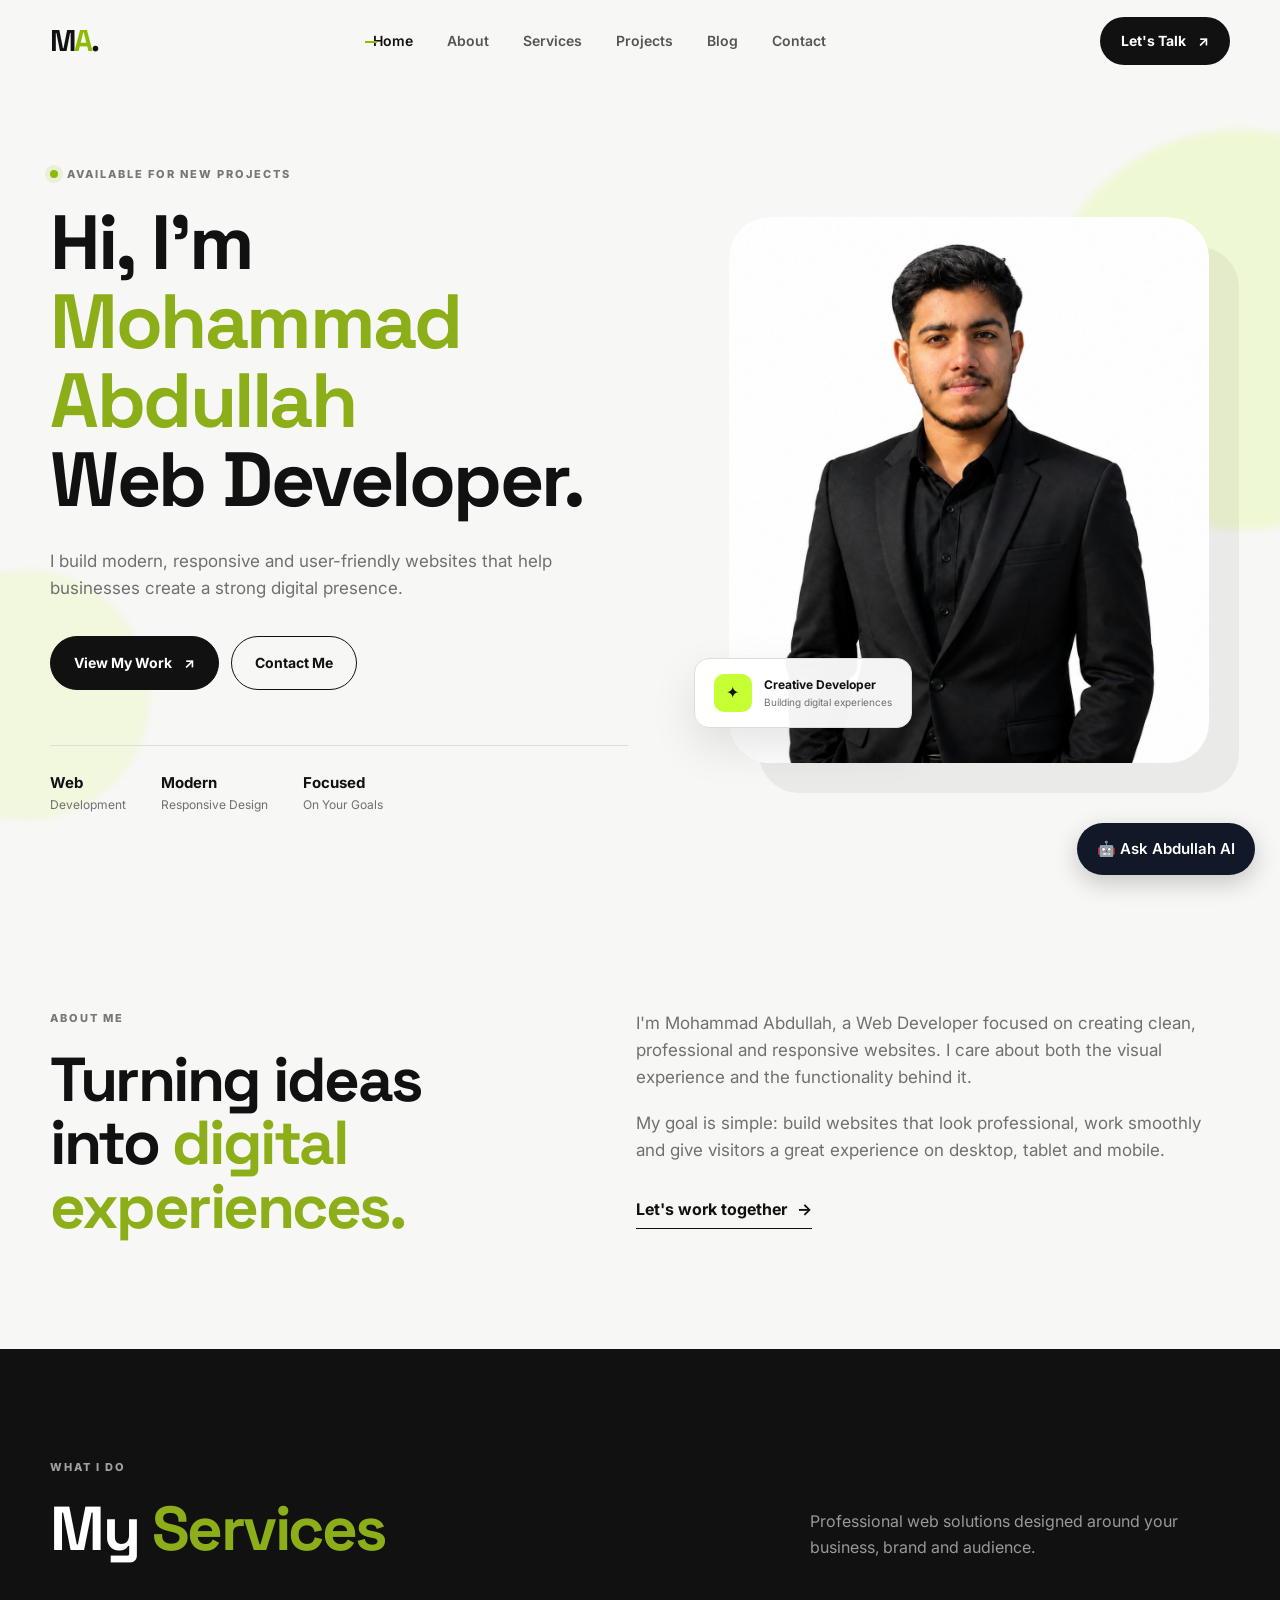
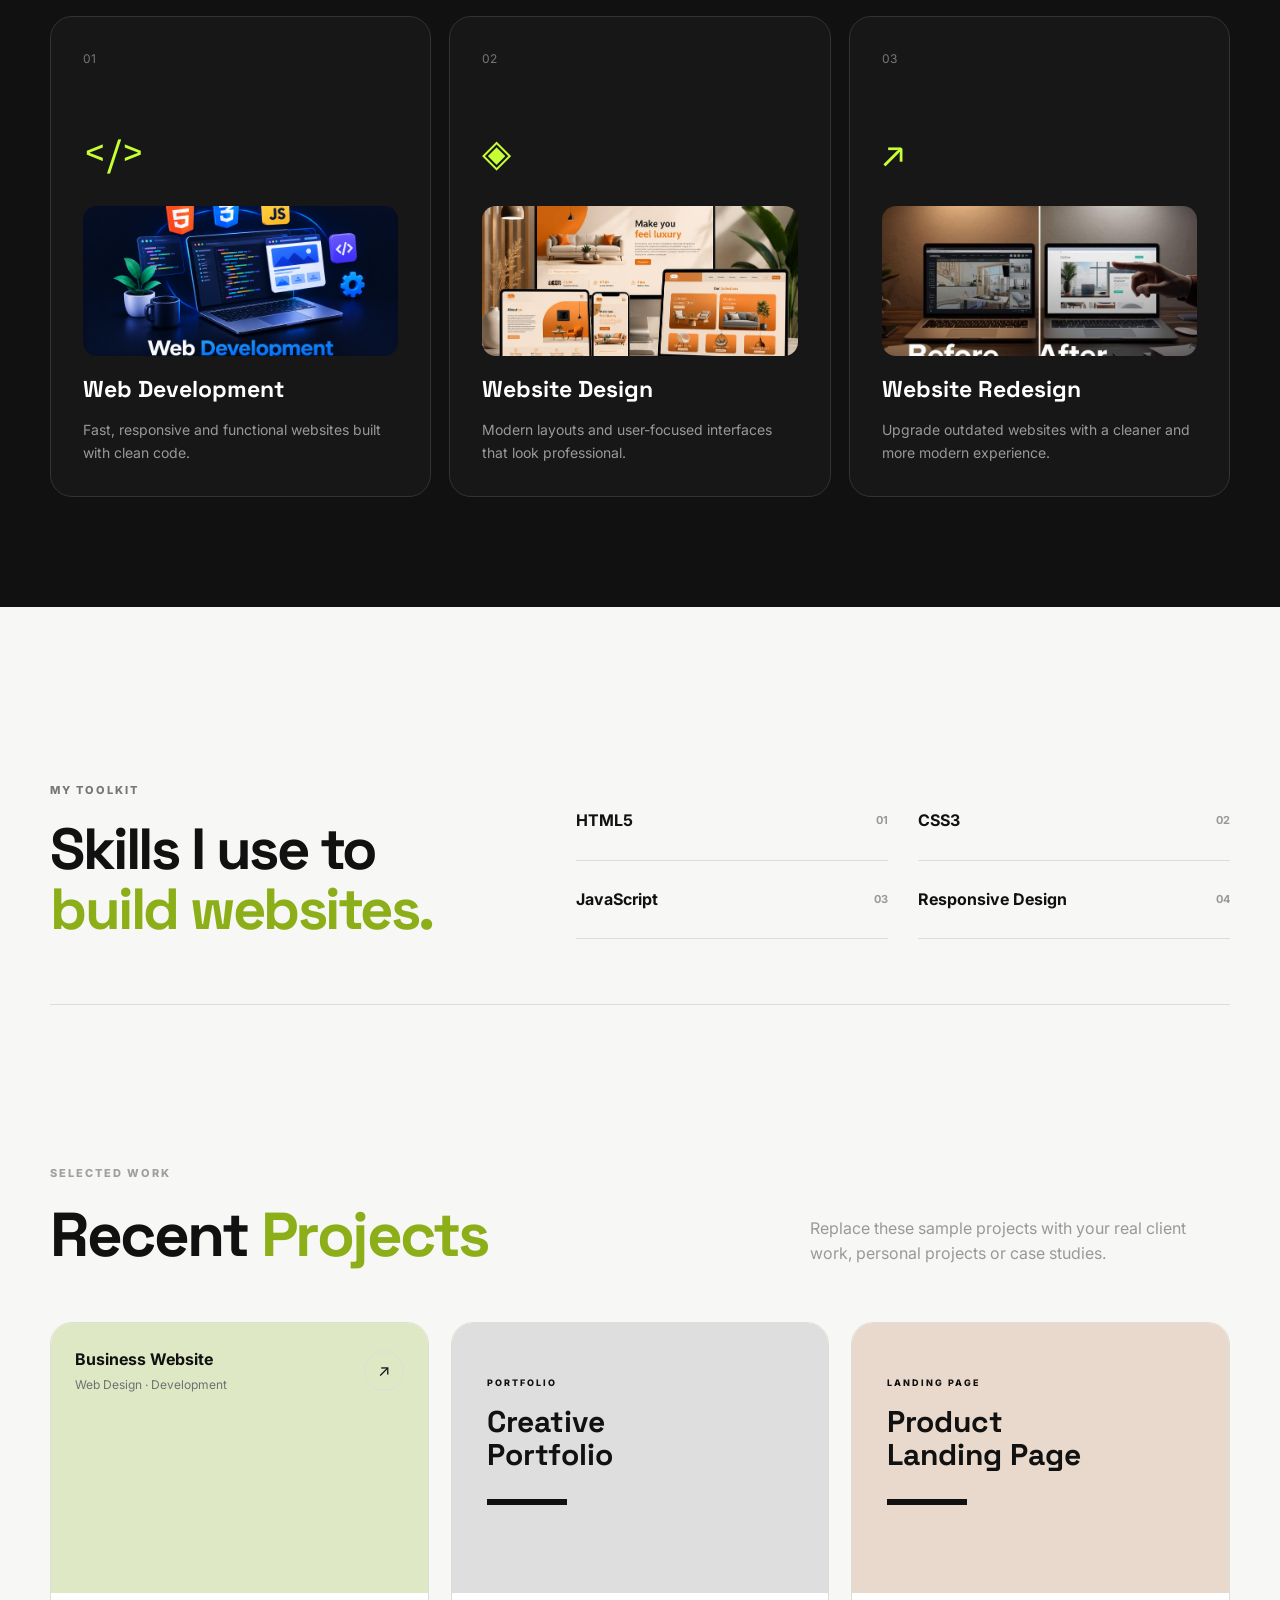
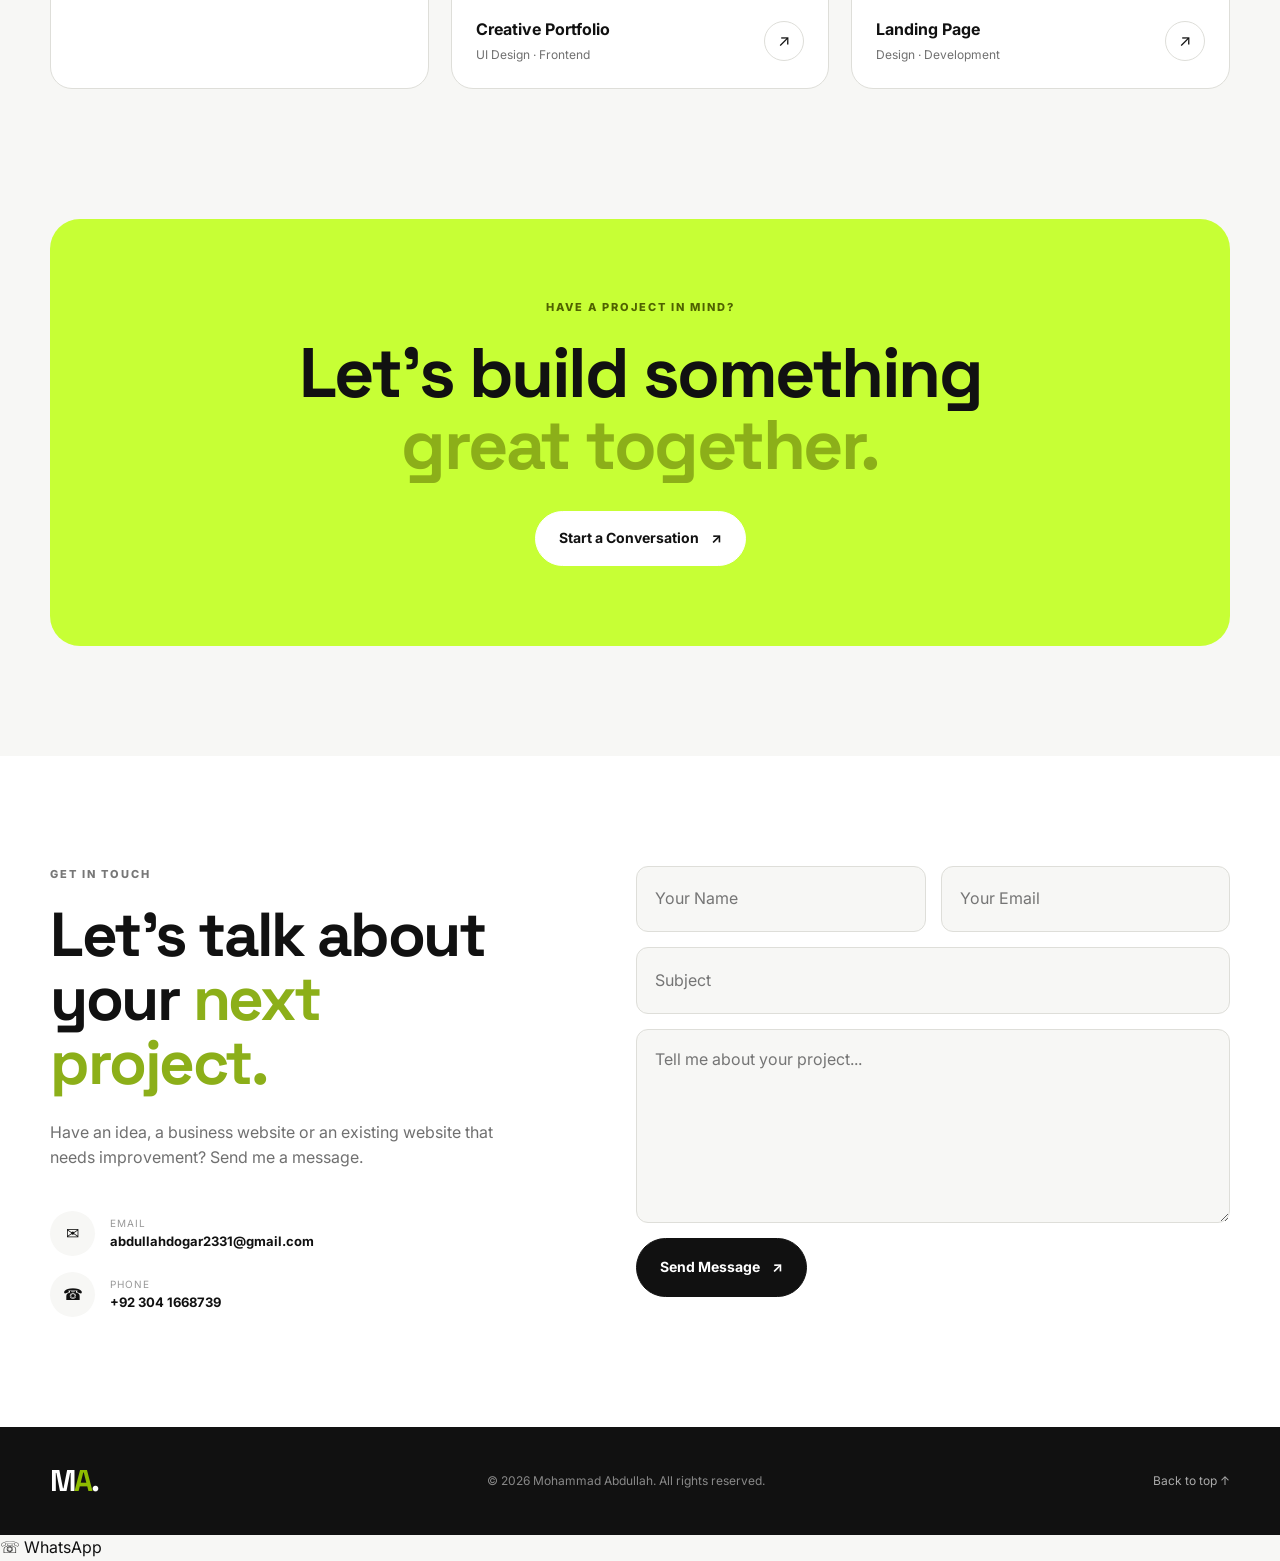
==== index.html @ e80050f3 "Update index.html" ====
<!DOCTYPE html>
<html lang="en">
<head>
    <meta charset="UTF-8">
    <meta name="viewport" content="width=device-width, initial-scale=1.0">
    <meta name="description" content="Mohammad Abdullah - Professional Web Developer Portfolio">
    <title>Mohammad Abdullah | Web Developer</title>

    <link rel="preconnect" href="https://fonts.googleapis.com">
    <link rel="preconnect" href="https://fonts.gstatic.com" crossorigin>
    <link href="https://fonts.googleapis.com/css2?family=Inter:wght@400;500;600;700;800&family=Space+Grotesk:wght@500;600;700&display=swap" rel="stylesheet">
    <link rel="stylesheet" href="style.css">
</head>
<body>

    <!-- Header -->
    <header class="header" id="header">
        <nav class="navbar container">
            <a href="#home" class="logo">M<span>A</span>.</a>

            <button class="menu-toggle" id="menuToggle" aria-label="Open navigation">
                <span></span>
                <span></span>
                <span></span>
            </button>

            <ul class="nav-links" id="navLinks">
                <li><a href="#home" class="nav-link active">Home</a></li>
                <li><a href="#about" class="nav-link">About</a></li>
                <li><a href="#services" class="nav-link">Services</a></li>
                <li><a href="#projects" class="nav-link">Projects</a></li>
                <li><a href="blog.html" class="nav-link">Blog</a></li>
                <li><a href="#contact" class="nav-link">Contact</a></li>
            </ul>

            <a href="#contact" class="nav-button">Let's Talk <span>↗</span></a>
        </nav>
    </header>

    <main>
        <!-- Hero -->
        <section class="hero section" id="home">
            <div class="hero-glow glow-one"></div>
            <div class="hero-glow glow-two"></div>

            <div class="container hero-grid">
                <div class="hero-content reveal">
                    <p class="eyebrow"><span class="dot"></span> Available for new projects</p>

                    <h1>Hi, I'm <span>Mohammad Abdullah</span><br>Web Developer.</h1>

                    <p class="hero-text">
                        I build modern, responsive and user-friendly websites
                        that help businesses create a strong digital presence.
                    </p>

                    <div class="hero-buttons">
                        <a href="#projects" class="btn btn-primary">View My Work <span>↗</span></a>
                        <a href="#contact" class="btn btn-outline">Contact Me</a>
                    </div>

                    <div class="hero-meta">
                        <div>
                            <strong>Web</strong>
                            <span>Development</span>
                        </div>
                        <div>
                            <strong>Modern</strong>
                            <span>Responsive Design</span>
                        </div>
                        <div>
                            <strong>Focused</strong>
                            <span>On Your Goals</span>
                        </div>
                    </div>
                </div>

                <div class="hero-image-wrap reveal">
                    <div class="image-frame">
                        <div class="image-decoration"></div>
                       <img src="WhatsApp Image 2026-09-03 at 12.23.38 AM.jpeg" alt="Mohammad Abdullah - Web Developer">
                    </div>
                    <div class="floating-card">
                        <span class="card-icon">✦</span>
                        <div>
                            <strong>Creative Developer</strong>
                            <small>Building digital experiences</small>
                        </div>
                    </div>
                </div>
            </div>
        </section>

        <!-- About -->
        <section class="about section" id="about">
            <div class="container two-column">
                <div class="section-heading reveal">
                    <p class="eyebrow">About Me</p>
                    <h2>Turning ideas into <span>digital experiences.</span></h2>
                </div>

                <div class="about-content reveal">
                    <p>
                        I'm Mohammad Abdullah, a Web Developer focused on creating
                        clean, professional and responsive websites. I care about
                        both the visual experience and the functionality behind it.
                    </p>
                    <p>
                        My goal is simple: build websites that look professional,
                        work smoothly and give visitors a great experience on
                        desktop, tablet and mobile.
                    </p>

                    <a href="#contact" class="text-link">Let's work together <span>→</span></a>
                </div>
            </div>
        </section>

        <!-- Services -->
        <section class="services section" id="services">
            <div class="container">
                <div class="section-top reveal">
                    <div>
                        <p class="eyebrow">What I Do</p>
                        <h2>My <span>Services</span></h2>
                    </div>
                    <p class="section-description">
                        Professional web solutions designed around your business,
                        brand and audience.
                    </p>
                </div>

                <div class="service-grid">
                    <article class="service-card reveal">
                        <div class="service-number">01</div>
                        <div class="service-icon">&lt;/&gt;</div>
                        <img src="ChatGPT Image Sep 6, 2026, 04_58_15 PM.png" alt="Web Development">
                        <h3>Web Development</h3>
                        <p>Fast, responsive and functional websites built with clean code.</p>
                    </article>

                    <article class="service-card reveal">
                        <div class="service-number">02</div>
                        <div class="service-icon">◈</div>
                        <img src="Modern Furniture Website UI Design _ eCommerce Landing Page Inspiration.jpeg" alt="Website Design">
                        <h3>Website Design</h3>
                        <p>Modern layouts and user-focused interfaces that look professional.</p>
                    </article>

                    <article class="service-card reveal">
                        <div class="service-number">03</div>
                        <div class="service-icon">↗</div>
                        <img src="A clean redesign can double your trust, double your conversions_.jpeg" alt="Website Redesign">
                        <h3>Website Redesign</h3>
                        <p>Upgrade outdated websites with a cleaner and more modern experience.</p>
                    </article>
                </div>
            </div>
        </section>

        <!-- Skills -->
        <section class="skills section">
            <div class="container skills-box reveal">
                <div>
                    <p class="eyebrow">My Toolkit</p>
                    <h2>Skills I use to<br><span>build websites.</span></h2>
                </div>

                <div class="skill-list">
                    <div class="skill-item"><span>HTML5</span><b>01</b></div>
                    <div class="skill-item"><span>CSS3</span><b>02</b></div>
                    <div class="skill-item"><span>JavaScript</span><b>03</b></div>
                    <div class="skill-item"><span>Responsive Design</span><b>04</b></div>
                </div>
            </div>
        </section>

        <!-- Projects -->
        <section class="projects section" id="projects">
            <div class="container">
                <div class="section-top reveal">
                    <div>
                        <p class="eyebrow">Selected Work</p>
                        <h2>Recent <span>Projects</span></h2>
                    </div>
                    <p class="section-description">
                        Replace these sample projects with your real client work,
                        personal projects or case studies.
                    </p>
                </div>

                <div class="project-grid">
                    <article class="project-card reveal">
                        <div class="project-preview preview-one">
                          
                        <div class="project-info">
                            <div>
                                <h3>Business Website</h3>
                                <p>Web Design · Development</p>
                            </div>
                            <a href="#contact" aria-label="Ask about this project">↗</a>
                        </div>
                    </article>

                    <article class="project-card reveal">
                        <div class="project-preview preview-two">
                           
                            <div class="preview-content">
                                <span>PORTFOLIO</span>
                                <h3>Creative Portfolio</h3>
                                <div class="preview-line"></div>
                            </div>
                        </div>
                        <div class="project-info">
                            <div>
                                <h3>Creative Portfolio</h3>
                                <p>UI Design · Frontend</p>
                            </div>
                            <a href="#contact" aria-label="Ask about this project">↗</a>
                        </div>
                    </article>

                    <article class="project-card reveal">
                        <div class="project-preview preview-three">
                           
                            <div class="preview-content">
                                <span>LANDING PAGE</span>
                                <h3>Product Landing Page</h3>
                                <div class="preview-line"></div>
                            </div>
                        </div>
                        <div class="project-info">
                            <div>
                                <h3>Landing Page</h3>
                                <p>Design · Development</p>
                            </div>
                            <a href="#contact" aria-label="Ask about this project">↗</a>
                        </div>
                    </article>
                </div>
            </div>
        </section>

        <!-- CTA -->
        <section class="cta section">
            <div class="container cta-box reveal">
                <p class="eyebrow">Have a project in mind?</p>
                <h2>Let's build something <span>great together.</span></h2>
                <a href="#contact" class="btn btn-light">Start a Conversation <span>↗</span></a>
            </div>
        </section>

        <!-- Contact -->
        <section class="contact section" id="contact">
            <div class="container contact-grid">
                <div class="contact-copy reveal">
                    <p class="eyebrow">Get In Touch</p>
                    <h2>Let's talk about your <span>next project.</span></h2>
                    <p>
                        Have an idea, a business website or an existing website
                        that needs improvement? Send me a message.
                    </p>

                    <div class="contact-details">
                        <a href="mailto:abdullahdogar2331@gmail.com">
                            <span>✉</span>
                            <div><small>Email</small><strong>abdullahdogar2331@gmail.com</strong></div>
                        </a>
                        <a href="tel:+923041668739">
                            <span>☎</span>
                            <div><small>Phone</small><strong>+92 304 1668739</strong></div>
                        </a>
                    </div>
                </div>

                <form class="contact-form reveal" id="contactForm"
      action="https://formsubmit.co/abdullahdogar2331@gmail.com"
      method="POST">
                    <div class="form-row">
                        <input type="text" id="name" name="name" placeholder="Your Name" required>
                        <input type="email" id="email" name="email" placeholder="Your Email" required>
                    </div>
                   <input type="text" id="subject" name="subject" placeholder="Subject" required>
                    <textarea id="message" name="message" rows="6" placeholder="Tell me about your project..." required></textarea>
                    <button type="submit" class="btn btn-primary">Send Message <span>↗</span></button>
                    <p class="form-status" id="formStatus"></p>
                </form>
            </div>
        </section>
    </main>

    <!-- Footer -->
    <footer class="footer">
        <div class="container footer-inner">
            <a href="#home" class="logo">M<span>A</span>.</a>
            <p>© <span id="year"></span> Mohammad Abdullah. All rights reserved.</p>
            <a href="#home" class="back-top">Back to top ↑</a>
        </div>
    </footer>

    
    <!-- AI Chatbot -->
<div class="ai-chatbot">
    <button id="aiChatButton">🤖 Ask Abdullah AI</button>

    <div class="ai-chat-box" id="aiChatBox">
        <div class="ai-chat-header">
            <span>🤖 Abdullah AI</span>
            <button id="aiCloseButton">×</button>
        </div>

        <div class="ai-chat-messages" id="aiMessages">
            <div class="ai-message ai-bot">
                Hi! 👋 I'm Abdullah's AI assistant. How can I help you?
            </div>
        </div>

        <div class="ai-chat-input">
            <input type="text" id="aiInput" placeholder="Ask me something..." />
            <button id="aiSendButton">Send</button>
        </div>
    </div>
</div>
    <script src="script.js"></script>
    <!-- WhatsApp Contact Button -->
<a
    href="https://wa.me/923041668739"
    class="whatsapp-button"
    target="_blank"
    rel="noopener noreferrer"
    aria-label="Contact Mohammad Abdullah on WhatsApp"
>
    <span class="whatsapp-icon">☏</span>
    <span class="whatsapp-text">WhatsApp</span>
</a>
</body>
</html>
---- style.css ----
/* ================================
   Mohammad Abdullah Portfolio
   Main Stylesheet
================================ */

:root {
    --bg: #f7f7f5;
    --surface: #ffffff;
    --dark: #111111;
    --muted: #707070;
    --line: #deded9;
    --accent: #c7ff35;
    --accent-dark: #8dbb00;
    --max-width: 1180px;
    --radius: 22px;
}

* {
    margin: 0;
    padding: 0;
    box-sizing: border-box;
}

html {
    scroll-behavior: smooth;
}

body {
    font-family: "Inter", sans-serif;
    background: var(--bg);
    color: var(--dark);
    line-height: 1.6;
    overflow-x: hidden;
}

a {
    color: inherit;
    text-decoration: none;
}

button,
input,
textarea {
    font: inherit;
}

.container {
    width: min(100% - 40px, var(--max-width));
    margin: 0 auto;
}

.section {
    padding: 110px 0;
}

.header {
    position: fixed;
    top: 0;
    left: 0;
    width: 100%;
    z-index: 1000;
    background: rgba(247, 247, 245, 0.86);
    backdrop-filter: blur(15px);
    border-bottom: 1px solid transparent;
    transition: 0.3s ease;
}

.header.scrolled {
    border-bottom-color: var(--line);
}

.navbar {
    min-height: 82px;
    display: flex;
    align-items: center;
    justify-content: space-between;
    gap: 30px;
}

.logo {
    font-family: "Space Grotesk", sans-serif;
    font-size: 30px;
    font-weight: 700;
    letter-spacing: -2px;
}

.logo span {
    color: var(--accent-dark);
}

.nav-links {
    list-style: none;
    display: flex;
    gap: 34px;
}

.nav-link {
    color: #555;
    font-size: 14px;
    font-weight: 600;
    transition: 0.25s;
}

.nav-link:hover,
.nav-link.active {
    color: var(--dark);
}

.nav-button,
.btn {
    display: inline-flex;
    align-items: center;
    justify-content: center;
    gap: 12px;
    border-radius: 999px;
    font-size: 14px;
    font-weight: 700;
    transition: 0.25s ease;
}

.nav-button {
    background: var(--dark);
    color: white;
    padding: 13px 21px;
}

.nav-button:hover {
    transform: translateY(-2px);
}

.menu-toggle {
    display: none;
    border: 0;
    background: transparent;
    cursor: pointer;
}

.menu-toggle span {
    display: block;
    width: 25px;
    height: 2px;
    margin: 5px 0;
    background: var(--dark);
}

.hero {
    min-height: 100vh;
    padding-top: 160px;
    padding-bottom: 80px;
    position: relative;
    display: flex;
    align-items: center;
    overflow: hidden;
}

.hero-grid {
    display: grid;
    grid-template-columns: 1.05fr 0.95fr;
    align-items: center;
    gap: 80px;
}

.hero-glow {
    position: absolute;
    border-radius: 50%;
    filter: blur(3px);
    pointer-events: none;
}

.glow-one {
    width: 400px;
    height: 400px;
    background: rgba(199, 255, 53, 0.16);
    right: -160px;
    top: 130px;
}

.glow-two {
    width: 250px;
    height: 250px;
    background: rgba(199, 255, 53, 0.12);
    left: -100px;
    bottom: 80px;
}

.eyebrow {
    display: flex;
    align-items: center;
    gap: 9px;
    text-transform: uppercase;
    letter-spacing: 2px;
    font-size: 11px;
    font-weight: 800;
    color: #777;
    margin-bottom: 20px;
}

.dot {
    width: 8px;
    height: 8px;
    border-radius: 50%;
    background: var(--accent-dark);
    box-shadow: 0 0 0 5px rgba(141, 187, 0, 0.12);
}

.hero h1,
h2 {
    font-family: "Space Grotesk", sans-serif;
    letter-spacing: -2.5px;
    line-height: 1.03;
}

.hero h1 {
    font-size: clamp(45px, 6vw, 78px);
    max-width: 750px;
}

.hero h1 span,
h2 span {
    color: #8caf19;
}

.hero-text {
    color: var(--muted);
    max-width: 580px;
    margin: 28px 0 34px;
    font-size: 17px;
}

.hero-buttons {
    display: flex;
    flex-wrap: wrap;
    gap: 12px;
}

.btn {
    padding: 15px 23px;
    border: 1px solid var(--dark);
}

.btn-primary {
    background: var(--dark);
    color: white;
}

.btn-primary:hover {
    background: #292929;
    transform: translateY(-3px);
}

.btn-outline {
    background: transparent;
}

.btn-outline:hover {
    background: white;
    transform: translateY(-3px);
}

.hero-meta {
    display: flex;
    gap: 35px;
    margin-top: 55px;
    padding-top: 25px;
    border-top: 1px solid var(--line);
}

.hero-meta div {
    display: flex;
    flex-direction: column;
}

.hero-meta strong {
    font-size: 15px;
}

.hero-meta span {
    font-size: 12px;
    color: var(--muted);
}

.hero-image-wrap {
    position: relative;
    justify-self: center;
    width: min(100%, 480px);
}

.image-frame {
    position: relative;
    width: 100%;
    aspect-ratio: 0.88;
    background: #e9e9e5;
    border-radius: 40px;
    overflow: hidden;
    box-shadow: 30px 30px 0 rgba(17, 17, 17, 0.05);
}

.image-frame img {
    width: 100%;
    height: 100%;
    object-fit: cover;
    object-position: center top;
    position: relative;
    z-index: 2;
}

.image-decoration {
    position: absolute;
    width: 180px;
    height: 180px;
    background: var(--accent);
    border-radius: 50%;
    right: -50px;
    top: -50px;
    z-index: 1;
}

.floating-card {
    position: absolute;
    left: -35px;
    bottom: 35px;
    z-index: 4;
    display: flex;
    align-items: center;
    gap: 12px;
    background: rgba(255, 255, 255, 0.95);
    padding: 15px 19px;
    border: 1px solid var(--line);
    border-radius: 15px;
    box-shadow: 0 18px 45px rgba(0,0,0,0.1);
}

.card-icon {
    display: grid;
    place-items: center;
    width: 38px;
    height: 38px;
    border-radius: 10px;
    background: var(--accent);
}

.floating-card div {
    display: flex;
    flex-direction: column;
}

.floating-card strong {
    font-size: 12px;
}

.floating-card small {
    color: var(--muted);
    font-size: 10px;
}

.two-column {
    display: grid;
    grid-template-columns: 0.9fr 1.1fr;
    gap: 100px;
    align-items: start;
}

.section-heading h2,
.contact-copy h2 {
    font-size: clamp(40px, 5vw, 62px);
}

.about-content {
    max-width: 650px;
}

.about-content p {
    color: var(--muted);
    font-size: 17px;
    margin-bottom: 18px;
}

.text-link {
    display: inline-flex;
    gap: 10px;
    font-weight: 700;
    margin-top: 15px;
    border-bottom: 1px solid var(--dark);
    padding-bottom: 5px;
}

.text-link:hover span {
    transform: translateX(5px);
}

.text-link span {
    transition: 0.2s;
}

.services {
    background: var(--dark);
    color: white;
}

.section-top {
    display: flex;
    justify-content: space-between;
    align-items: end;
    gap: 40px;
    margin-bottom: 55px;
}

.section-top .eyebrow {
    color: #a0a0a0;
}

.section-top h2 {
    font-size: clamp(42px, 5vw, 62px);
}

.section-description {
    color: #999;
    max-width: 420px;
}

.service-grid {
    display: grid;
    grid-template-columns: repeat(3, 1fr);
    gap: 18px;
}

.service-card {
    min-height: 330px;
    position: relative;
    padding: 32px;
    border: 1px solid #333;
    border-radius: var(--radius);
    background: #171717;
    transition: 0.3s ease;
}

.service-card:hover {
    transform: translateY(-8px);
    border-color: #555;
}

.service-number {
    color: #777;
    font-size: 12px;
}

.service-icon {
    font-family: "Space Grotesk", sans-serif;
    font-size: 38px;
    color: var(--accent);
    margin: 55px 0 22px;
}

.service-card h3 {
    font-family: "Space Grotesk", sans-serif;
    font-size: 23px;
    margin-bottom: 12px;
}

.service-card p {
    color: #999;
    font-size: 14px;
}

.skills {
    padding-bottom: 50px;
}

.skills-box {
    display: grid;
    grid-template-columns: 0.8fr 1.2fr;
    gap: 90px;
    padding: 65px 0;
    border-bottom: 1px solid var(--line);
}

.skills-box h2 {
    font-size: clamp(40px, 5vw, 58px);
}

.skill-list {
    display: grid;
    grid-template-columns: 1fr 1fr;
    gap: 0 30px;
}

.skill-item {
    display: flex;
    justify-content: space-between;
    align-items: center;
    padding: 23px 0;
    border-bottom: 1px solid var(--line);
    font-weight: 700;
}

.skill-item b {
    font-size: 11px;
    color: #999;
}

.project-grid {
    display: grid;
    grid-template-columns: repeat(3, 1fr);
    gap: 22px;
}

.project-card {
    background: white;
    border: 1px solid var(--line);
    border-radius: var(--radius);
    overflow: hidden;
    transition: 0.3s;
}

.project-card:hover {
    transform: translateY(-8px);
    box-shadow: 0 20px 50px rgba(0,0,0,0.07);
}

.project-preview {
    height: 270px;
    position: relative;
    overflow: hidden;
}

.preview-one {
    background: #dfe8c5;
}

.preview-two {
    background: #dedede;
}

.preview-three {
    background: #e8d9cc;
}

.browser-bar {
    height: 34px;
    background: rgba(255,255,255,0.7);
    display: flex;
    align-items: center;
    gap: 6px;
    padding: 0 14px;
}

.browser-bar i {
    width: 7px;
    height: 7px;
    background: #999;
    border-radius: 50%;
}

.preview-content {
    padding: 45px 35px;
}

.preview-content span {
    font-size: 9px;
    letter-spacing: 2px;
    font-weight: 800;
}

.preview-content h3 {
    font-family: "Space Grotesk", sans-serif;
    font-size: 30px;
    max-width: 220px;
    line-height: 1.1;
    margin-top: 12px;
}

.preview-line {
    height: 6px;
    width: 80px;
    background: var(--dark);
    margin-top: 28px;
}

.project-info {
    display: flex;
    justify-content: space-between;
    align-items: center;
    padding: 24px;
}

.project-info h3 {
    font-size: 16px;
}

.project-info p {
    color: var(--muted);
    font-size: 12px;
    margin-top: 3px;
}

.project-info > a {
    display: grid;
    place-items: center;
    width: 40px;
    height: 40px;
    border: 1px solid var(--line);
    border-radius: 50%;
    transition: 0.2s;
}

.project-info > a:hover {
    background: var(--dark);
    color: white;
}

.cta {
    padding-top: 20px;
}

.cta-box {
    background: var(--accent);
    padding: 80px 40px;
    border-radius: 30px;
    text-align: center;
}

.cta-box .eyebrow {
    justify-content: center;
    color: #4f6200;
}

.cta-box h2 {
    font-size: clamp(42px, 6vw, 70px);
    max-width: 800px;
    margin: 0 auto 30px;
}

.btn-light {
    background: white;
    border-color: white;
}

.btn-light:hover {
    transform: translateY(-3px);
    background: var(--dark);
    color: white;
    border-color: var(--dark);
}

.contact {
    background: white;
}

.contact-grid {
    display: grid;
    grid-template-columns: 0.9fr 1.1fr;
    gap: 100px;
}

.contact-copy > p:not(.eyebrow) {
    color: var(--muted);
    max-width: 500px;
    margin-top: 25px;
}

.contact-details {
    margin-top: 40px;
    display: grid;
    gap: 16px;
}

.contact-details a {
    display: flex;
    gap: 15px;
    align-items: center;
}

.contact-details a > span {
    display: grid;
    place-items: center;
    width: 45px;
    height: 45px;
    border-radius: 50%;
    background: var(--bg);
}

.contact-details div {
    display: flex;
    flex-direction: column;
}

.contact-details small {
    color: #999;
    font-size: 10px;
    text-transform: uppercase;
    letter-spacing: 1px;
}

.contact-details strong {
    font-size: 13px;
}

.contact-form {
    display: grid;
    gap: 15px;
}

.form-row {
    display: grid;
    grid-template-columns: 1fr 1fr;
    gap: 15px;
}

.contact-form input,
.contact-form textarea {
    width: 100%;
    border: 1px solid var(--line);
    background: var(--bg);
    padding: 17px 18px;
    border-radius: 12px;
    outline: none;
    resize: vertical;
    transition: 0.2s;
}

.contact-form input:focus,
.contact-form textarea:focus {
    border-color: var(--dark);
    background: white;
}

.contact-form .btn {
    width: fit-content;
    cursor: pointer;
}

.form-status {
    font-size: 13px;
    color: #648300;
}

.footer {
    background: var(--dark);
    color: white;
    padding: 30px 0;
}

.footer-inner {
    display: flex;
    align-items: center;
    justify-content: space-between;
    gap: 20px;
}

.footer p {
    color: #888;
    font-size: 12px;
}

.back-top {
    font-size: 12px;
    color: #aaa;
}

.reveal {
    opacity: 1;
    transform: translateY(0);
    transition: opacity 0.7s ease, transform 0.7s ease;
}

.reveal.visible {
    opacity: 1;
    transform: translateY(0);
}

@media (max-width: 900px) {
    .nav-links {
        position: absolute;
        top: 82px;
        left: 20px;
        right: 20px;
        display: none;
        flex-direction: column;
        gap: 0;
        background: white;
        border: 1px solid var(--line);
        border-radius: 16px;
        padding: 10px;
        box-shadow: 0 20px 40px rgba(0,0,0,0.08);
    }

    .nav-links.open {
        display: flex;
    }

    .nav-link {
        display: block;
        padding: 14px;
    }

    .menu-toggle {
        display: block;
        margin-left: auto;
    }

    .nav-button {
        display: none;
    }

    .hero-grid,
    .two-column,
    .skills-box,
    .contact-grid {
        grid-template-columns: 1fr;
        gap: 55px;
    }

    .hero {
        padding-top: 125px;
    }

    .hero-image-wrap {
        max-width: 500px;
    }

    .service-grid,
    .project-grid {
        grid-template-columns: 1fr 1fr;
    }

    .service-card:last-child,
    .project-card:last-child {
        grid-column: span 2;
    }
}

@media (max-width: 620px) {
    .container {
        width: min(100% - 28px, var(--max-width));
    }

    .section {
        padding: 75px 0;
    }

    .navbar {
        min-height: 70px;
    }

    .nav-links {
        top: 70px;
        left: 14px;
        right: 14px;
    }

    .hero h1 {
        font-size: 44px;
    }

    .hero-text {
        font-size: 15px;
    }

    .hero-meta {
        gap: 18px;
        flex-wrap: wrap;
    }

    .floating-card {
        left: 10px;
        bottom: 20px;
    }

    .section-top {
        display: block;
    }

    .section-description {
        margin-top: 20px;
    }

    .service-grid,
    .project-grid,
    .skill-list,
    .form-row {
        grid-template-columns: 1fr;
    }

    .service-card:last-child,
    .project-card:last-child {
        grid-column: auto;
    }

    .skills-box {
        gap: 30px;
    }

    .cta-box {
        padding: 60px 20px;
    }

    .footer-inner {
        flex-direction: column;
        text-align: center;
    }
}
/* Service card images */
.service-card img {
    width: 100%;
    height: 150px;
   object-fit: cover;
   border-radius: 14px;
   display: block;
   margin: 15px 0;
}
/* AI Chatbot */
.ai-chatbot {
    position: fixed;
    bottom: 25px;
    right: 25px;
    z-index: 9999;
    font-family: inherit;
}

#aiChatButton {
    background: #111827;
    color: white;
    border: none;
    padding: 14px 20px;
    border-radius: 30px;
    cursor: pointer;
    font-size: 15px;
    font-weight: 600;
    box-shadow: 0 8px 25px rgba(0,0,0,0.2);
}

.ai-chat-box {
    display: none;
    width: 350px;
    height: 450px;
    background: white;
    border-radius: 18px;
    box-shadow: 0 10px 40px rgba(0,0,0,0.25);
    overflow: hidden;
    flex-direction: column;
}

.ai-chat-header {
    background: #111827;
    color: white;
    padding: 16px;
    display: flex;
    justify-content: space-between;
    align-items: center;
}

#aiCloseButton {
    background: none;
    border: none;
    color: white;
    font-size: 24px;
    cursor: pointer;
}

.ai-chat-messages {
    flex: 1;
    padding: 15px;
    overflow-y: auto;
}

.ai-message {
    padding: 10px 13px;
    margin-bottom: 10px;
    border-radius: 12px;
    max-width: 85%;
}

.ai-bot {
    background: #f1f5f9;
    color: #111827;
}

.ai-user {
    background: #111827;
    color: white;
    margin-left: auto;
}

.ai-chat-input {
    display: flex;
    padding: 10px;
    border-top: 1px solid #ddd;
    gap: 8px;
}

#aiInput {
    flex: 1;
    padding: 11px;
    border: 1px solid #ddd;
    border-radius: 10px;
}

#aiSendButton {
    background: #111827;
    color: white;
    border: none;
    padding: 10px 15px;
    border-radius: 10px;
    cursor: pointer;
}
/* =========================
   BLOG PAGE
========================= */

.blog-hero {
    padding: 100px 20px 60px;
    text-align: center;
}

.blog-hero h1 {
    font-size: 48px;
    margin-bottom: 15px;
}

.blog-hero p {
    max-width: 700px;
    margin: auto;
    font-size: 18px;
    line-height: 1.7;
}

.blog-section {
    padding: 40px 20px 100px;
}

.blog-grid {
    max-width: 1100px;
    margin: auto;
    display: grid;
    grid-template-columns: repeat(3, 1fr);
    gap: 25px;
}

.blog-card {
    border: 1px solid #ddd;
    padding: 30px;
    background: #fff;
    transition: 0.3s ease;
}

.blog-card:hover {
    transform: translateY(-5px);
}

.blog-category {
    display: inline-block;
    font-size: 13px;
    font-weight: 600;
    text-transform: uppercase;
    letter-spacing: 1px;
    margin-bottom: 15px;
}

.blog-card h2 {
    font-size: 24px;
    line-height: 1.3;
    margin-bottom: 15px;
}

.blog-card p {
    line-height: 1.7;
    margin-bottom: 20px;
}

.blog-card a {
    text-decoration: none;
    font-weight: 600;
}


/* =========================
   ARTICLE PAGE
========================= */

.article-page {
    padding: 120px 20px 100px;
}

.article {
    max-width: 800px;
    margin: auto;
}

.article h1 {
    font-size: 48px;
    line-height: 1.2;
    margin: 15px 0;
}

.article-date {
    font-size: 14px;
    margin-bottom: 40px;
    opacity: 0.7;
}

.article p {
    font-size: 18px;
    line-height: 1.8;
    margin-bottom: 25px;
}

.article h2 {
    font-size: 30px;
    margin-top: 50px;
    margin-bottom: 15px;
}

.article-cta {
    margin-top: 60px;
    padding: 35px;
    border: 1px solid #ddd;
    text-align: center;
}

.article-cta h2 {
    margin-top: 0;
}

.article-cta a {
    display: inline-block;
    margin-top: 10px;
    padding: 12px 25px;
    text-decoration: none;
    font-weight: 600;
}


/* =========================
   MOBILE
========================= */

@media (max-width: 800px) {

    .blog-grid {
        grid-template-columns: 1fr;
    }

    .blog-hero h1,
    .article h1 {
        font-size: 36px;
    }

    .article h2 {
        font-size: 25px;
    }

}
/* =========================
   ARTICLE FONT MATCH
========================= */

.article-page,
.article-page p,
.article-page li,
.article-page td,
.article-page th {
    font-family: "Inter", sans-serif;
}

.article-page h1,
.article-page h2,
.article-page h3,
.article-page .blog-category {
    font-family: "Space Grotesk", sans-serif;
}
.article-page h1,
.article-page h2,
.article-page h3 {
    font-family: "Space Grotesk", sans-serif !important;
}

.article-page p,
.article-page span,
.article-page li,
.article-page a {
    font-family: "Inter", sans-serif !important;
}
/* ================================
   PREMIUM BLOG PAGE
================================ */

.blog-hero h1,
.blog-card h2 {
    font-family: "Space Grotesk", sans-serif;
}

.blog-hero p,
.blog-card p,
.blog-category,
.blog-card a {
    font-family: "Inter", sans-serif;
}

.blog-hero h1 {
    font-weight: 600;
    letter-spacing: -1.5px;
}

.blog-card h2 {
    font-weight: 600;
    letter-spacing: -0.8px;
}

.blog-card {
    border: 1px solid var(--line);
    background: var(--surface);
    border-radius: var(--radius);
    padding: 32px;
    transition: transform 0.3s ease, box-shadow 0.3s ease;
}

.blog-card:hover {
    transform: translateY(-6px);
    box-shadow: 0 18px 45px rgba(17,17,17,0.08);
}

.blog-category {
    color: var(--accent-dark);
    font-size: 12px;
    font-weight: 700;
    letter-spacing: 1.5px;
    text-transform: uppercase;
}

.blog-card p {
    color: var(--muted);
    line-height: 1.8;
}

.blog-card a {
    font-weight: 600;
}
/* BLOG PAGE — SAME FONTS AS ARTICLES */

.blog-hero h1,
.blog-card h2 {
    font-family: "Space Grotesk", sans-serif !important;
    font-weight: 500;
}

.blog-hero p,
.blog-card p,
.blog-category,
.blog-card a {
    font-family: "Inter", sans-serif !important;
    font-weight: 400;
}

.blog-category,
.blog-card a {
    font-weight: 600;
}
/* =========================
   MOBILE HAMBURGER MENU
========================= */

.menu-toggle {
    display: none;
    width: 44px;
    height: 44px;
    border: 1px solid var(--border);
    background: var(--surface);
    cursor: pointer;

    align-items: center;
    justify-content: center;
    flex-direction: column;
    gap: 5px;

    padding: 0;
}

.menu-toggle span {
    width: 19px;
    height: 2px;
    background: var(--text);
    transition: 0.3s ease;
}


/* Mobile */
@media (max-width: 650px) {

    .navbar {
        position: relative;
    }

    /* Show hamburger */
    .menu-toggle {
        display: flex;
    }

    /* Hidden by default */
    .mobile-menu {
        position: absolute;
        top: 100%;
        left: 0;
        right: 0;

        background: var(--surface);
        border-bottom: 1px solid var(--border);

        padding: 10px 5% 20px;

        display: flex;
        flex-direction: column;

        opacity: 0;
        visibility: hidden;
        pointer-events: none;

        transform: translateY(-10px);

        transition:
            opacity 0.25s ease,
            transform 0.25s ease,
            visibility 0.25s ease;
    }

    /* Open menu */
    .mobile-menu.open {
        opacity: 1;
        visibility: visible;
        pointer-events: auto;
        transform: translateY(0);
    }

    .mobile-menu a {
        padding: 15px 5px;

        border-bottom: 1px solid #e7e4dc;

        font-size: 14px;
        font-weight: 600;
        color: var(--text);
    }

    .mobile-menu a:last-child {
        border-bottom: none;
    }

    .mobile-menu a.active {
        color: var(--accent-dark);
    }

    /* Hamburger becomes X */
    .menu-toggle.active span:nth-child(1) {
        transform: translateY(7px) rotate(45deg);
    }

    .menu-toggle.active span:nth-child(2) {
        opacity: 0;
    }

    .menu-toggle.active span:nth-child(3) {
        transform: translateY(-7px) rotate(-45deg);
    }
}
/* =========================================
   HOME MOBILE HAMBURGER — FINAL FIX
========================================= */

@media (max-width: 900px) {

    .menu-toggle {
        display: flex !important;
        width: 44px !important;
        height: 44px !important;
        padding: 0 !important;
        margin-left: auto !important;

        align-items: center !important;
        justify-content: center !important;
        flex-direction: column !important;
        gap: 5px !important;

        background: #ffffff !important;
        border: 1px solid #deded9 !important;
        border-radius: 9px !important;

        cursor: pointer !important;
        position: relative !important;
        z-index: 10003 !important;
    }

    .menu-toggle span {
        display: block !important;
        width: 20px !important;
        height: 2px !important;
        margin: 0 !important;
        padding: 0 !important;

        background: #171717 !important;
        border-radius: 2px !important;

        transition: transform 0.25s ease,
                    opacity 0.25s ease !important;
    }

    /* Hide desktop navigation */
    .nav-links {
        display: none !important;
    }

    /* Hamburger → X */
    .menu-toggle.active span:nth-child(1) {
        transform: translateY(7px) rotate(45deg) !important;
    }

    .menu-toggle.active span:nth-child(2) {
        opacity: 0 !important;
    }

    .menu-toggle.active span:nth-child(3) {
        transform: translateY(-7px) rotate(-45deg) !important;
    }
}
/* =========================================
   MOBILE NAV — OPEN STATE FIX
========================================= */

@media (max-width: 900px) {

    .nav-links.open {
        display: flex !important;
        position: absolute !important;
        top: 82px !important;
        left: 20px !important;
        right: 20px !important;

        flex-direction: column !important;
        gap: 0 !important;

        background: #ffffff !important;
        border: 1px solid #deded9 !important;
        border-radius: 16px !important;

        padding: 10px !important;

        box-shadow: 0 20px 40px rgba(0,0,0,0.08) !important;

        z-index: 10002 !important;
    }

    .nav-links.open .nav-link {
        display: block !important;
        width: 100% !important;
        padding: 14px !important;

        color: #111111 !important;
    }

    .nav-links.open .nav-link:hover {
        background: #f5f5f2 !important;
        border-radius: 10px !important;
    }
}


/* Smaller phones */

@media (max-width: 620px) {

    .nav-links.open {
        top: 70px !important;
        left: 14px !important;
        right: 14px !important;
    }

}
/* =========================================
   PREMIUM MOBILE MENU ANIMATION
========================================= */

.nav-links {
    transition:
        opacity 0.35s ease,
        transform 0.35s ease;
}

.nav-links.open {
    animation: menuDrop 0.4s ease forwards;
}

@keyframes menuDrop {
    from {
        opacity: 0;
        transform: translateY(-15px);
    }
    to {
        opacity: 1;
        transform: translateY(0);
    }
}

/* Links Animation */

.nav-links.open .nav-link {
    opacity: 0;
    transform: translateX(-15px);
    animation: linkFade 0.4s forwards;
}

.nav-links.open .nav-link:nth-child(1) { animation-delay: 0.05s; }
.nav-links.open .nav-link:nth-child(2) { animation-delay: 0.1s; }
.nav-links.open .nav-link:nth-child(3) { animation-delay: 0.15s; }
.nav-links.open .nav-link:nth-child(4) { animation-delay: 0.2s; }
.nav-links.open .nav-link:nth-child(5) { animation-delay: 0.25s; }
.nav-links.open .nav-link:nth-child(6) { animation-delay: 0.3s; }

@keyframes linkFade {
    to {
        opacity: 1;
        transform: translateX(0);
    }
}

/* Hover Effect */

.nav-link {
    position: relative;
    transition: all 0.3s ease;
}

.nav-link::before {
    content: "";
    position: absolute;
    left: -8px;
    top: 50%;
    width: 0;
    height: 2px;
    background: var(--accent-dark);
    transition: 0.3s ease;
}

.nav-link:hover::before,
.nav-link.active::before {
    width: 12px;
}

/* Smooth Hamburger */

.menu-toggle span {
    transition: all 0.35s ease;
}
@media (max-width: 900px) {

    .nav-links.open {
        background: #050505 !important;
        border: 1px solid #222 !important;
    }

    .nav-links.open .nav-link {
        color: #ffffff !important;
    }

    .nav-links.open .nav-link:hover {
        background: #111111 !important;
        color: #c7ff35 !important;
    }

}
@media (max-width: 900px) {

    .nav-links.open {
        background: #f1f1ee !important;
        border: 1px solid #d8d8d3 !important;
    }

    .nav-links.open .nav-link {
        color: #222222 !important;
    }

    .nav-links.open .nav-link:hover {
        background: #e5e5df !important;
        color: #8dbb00 !important;
    }

}
/* =========================================
   AI CHATBOT CODE BLOCKS
========================================= */

.ai-code-wrapper {
    margin-top: 12px;
    border: 1px solid #dcdcd7;
    border-radius: 12px;
    overflow: hidden;
    background: #111;
    width: 100%;
}

.ai-code-header {
    display: flex;
    align-items: center;
    justify-content: space-between;
    padding: 8px 12px;
    background: #1d1d1d;
    color: #fff;
    font-size: 12px;
    text-transform: uppercase;
    letter-spacing: 0.5px;
}

.ai-copy-button {
    border: 1px solid #444;
    background: #292929;
    color: #fff;
    padding: 5px 10px;
    border-radius: 6px;
    cursor: pointer;
    font-size: 11px;
}

.ai-copy-button:hover {
    background: #c7ff35;
    color: #111;
}

.ai-code {
    margin: 0;
    padding: 14px;
    overflow-x: auto;
    color: #f5f5f5;
    font-family: "Courier New", monospace;
    font-size: 13px;
    line-height: 1.6;
    white-space: pre;
}

.ai-code code {
    font-family: inherit;
}


/* =========================================
   AI THINKING ANIMATION
========================================= */

.ai-thinking {
    display: flex;
    align-items: center;
    gap: 5px;
    min-height: 18px;
}

.thinking-dot {
    width: 6px;
    height: 6px;
    background: #888;
    border-radius: 50%;
    animation: aiThinking 1.2s infinite ease-in-out;
}

.thinking-dot:nth-child(2) {
    animation-delay: 0.15s;
}

.thinking-dot:nth-child(3) {
    animation-delay: 0.3s;
}

@keyframes aiThinking {

    0%, 60%, 100% {
        transform: translateY(0);
        opacity: 0.4;
    }

    30% {
        transform: translateY(-4px);
        opacity: 1;
    }

}


/* Disabled send button */

#aiSendButton:disabled {
    opacity: 0.6;
    cursor: wait;
}
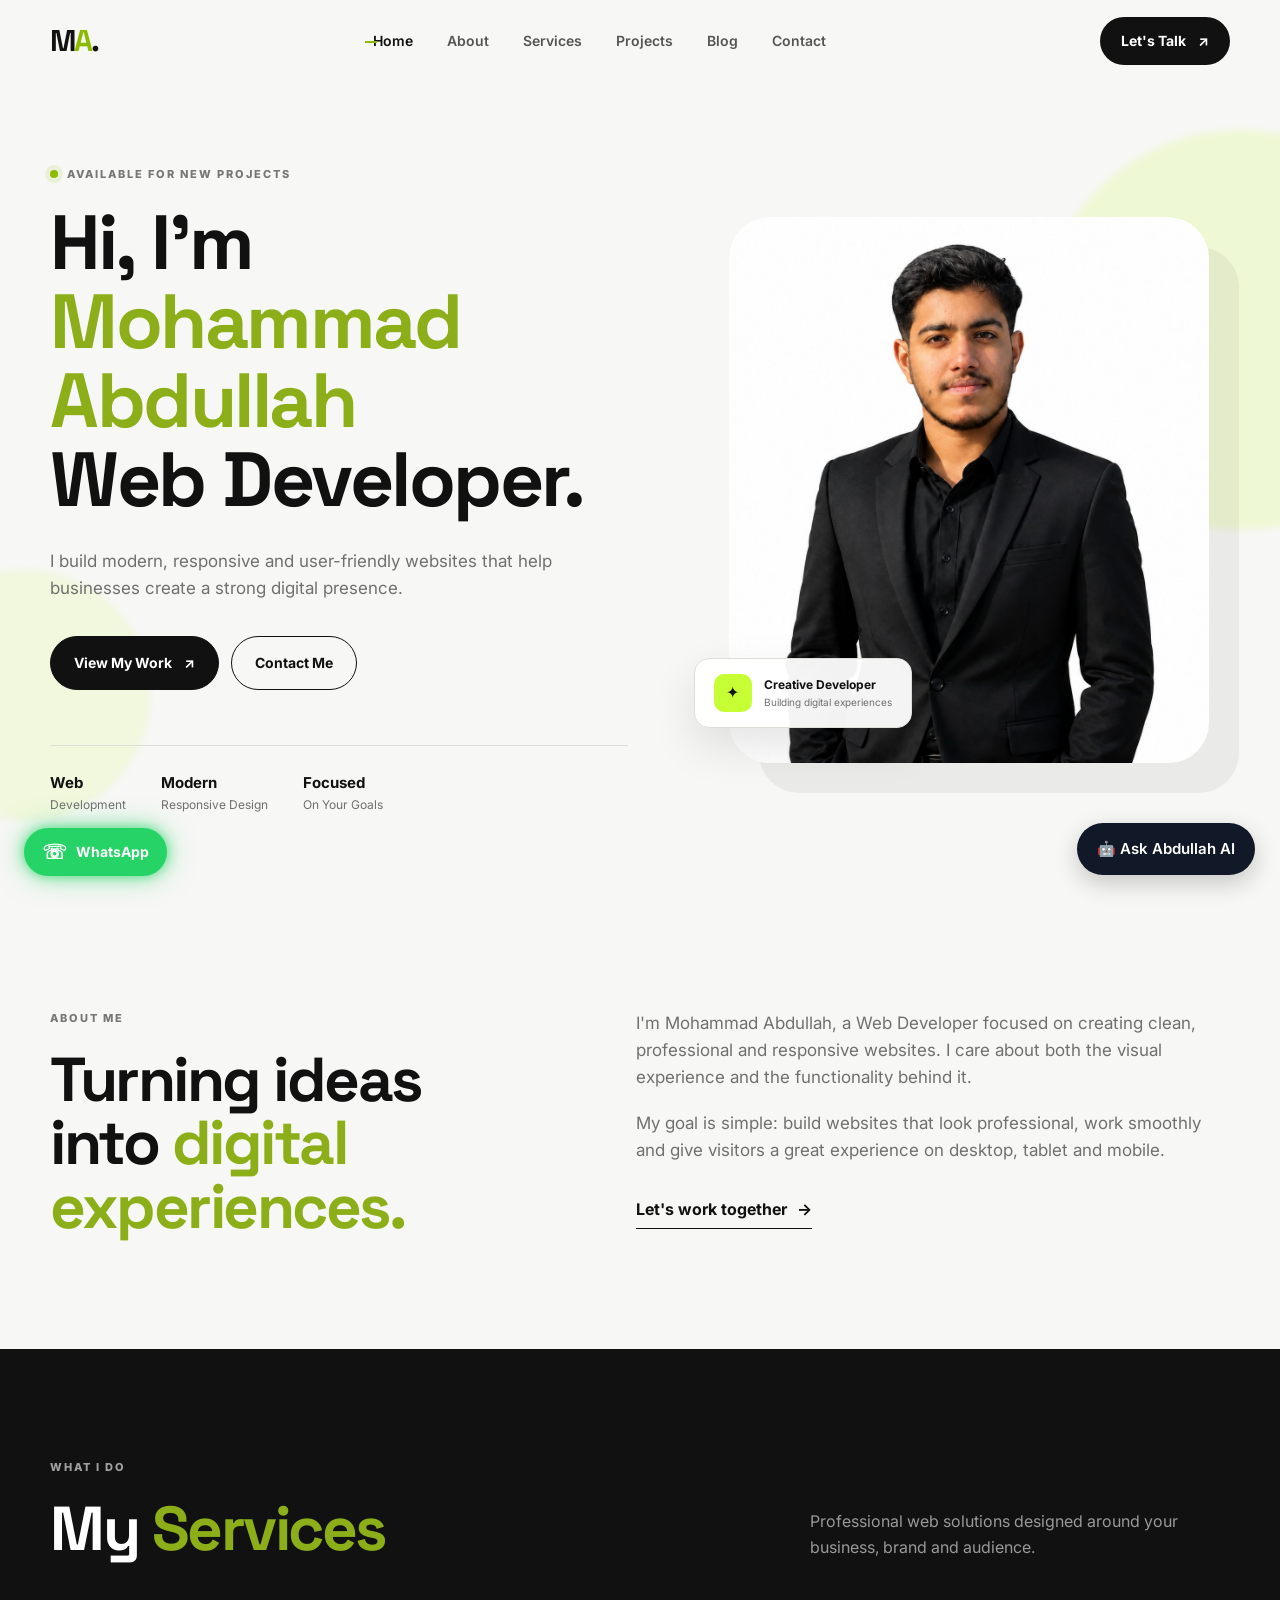
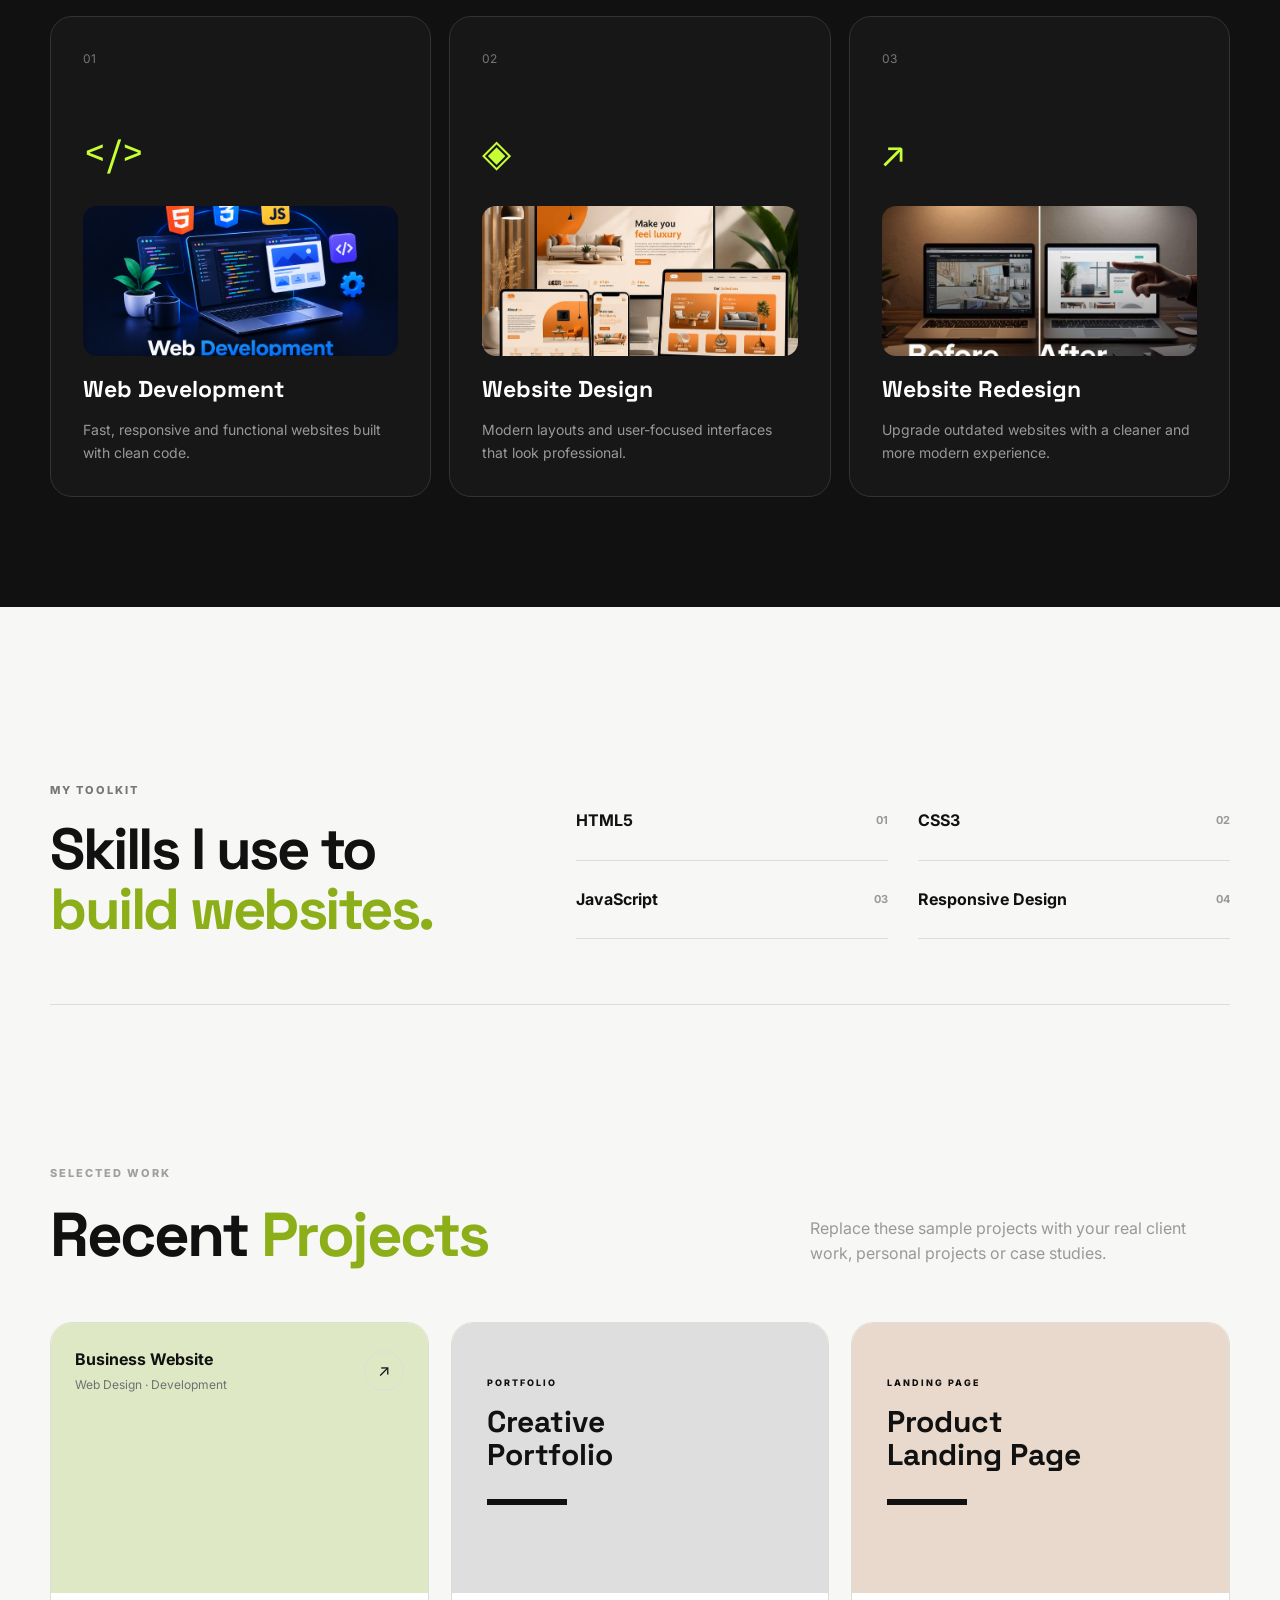
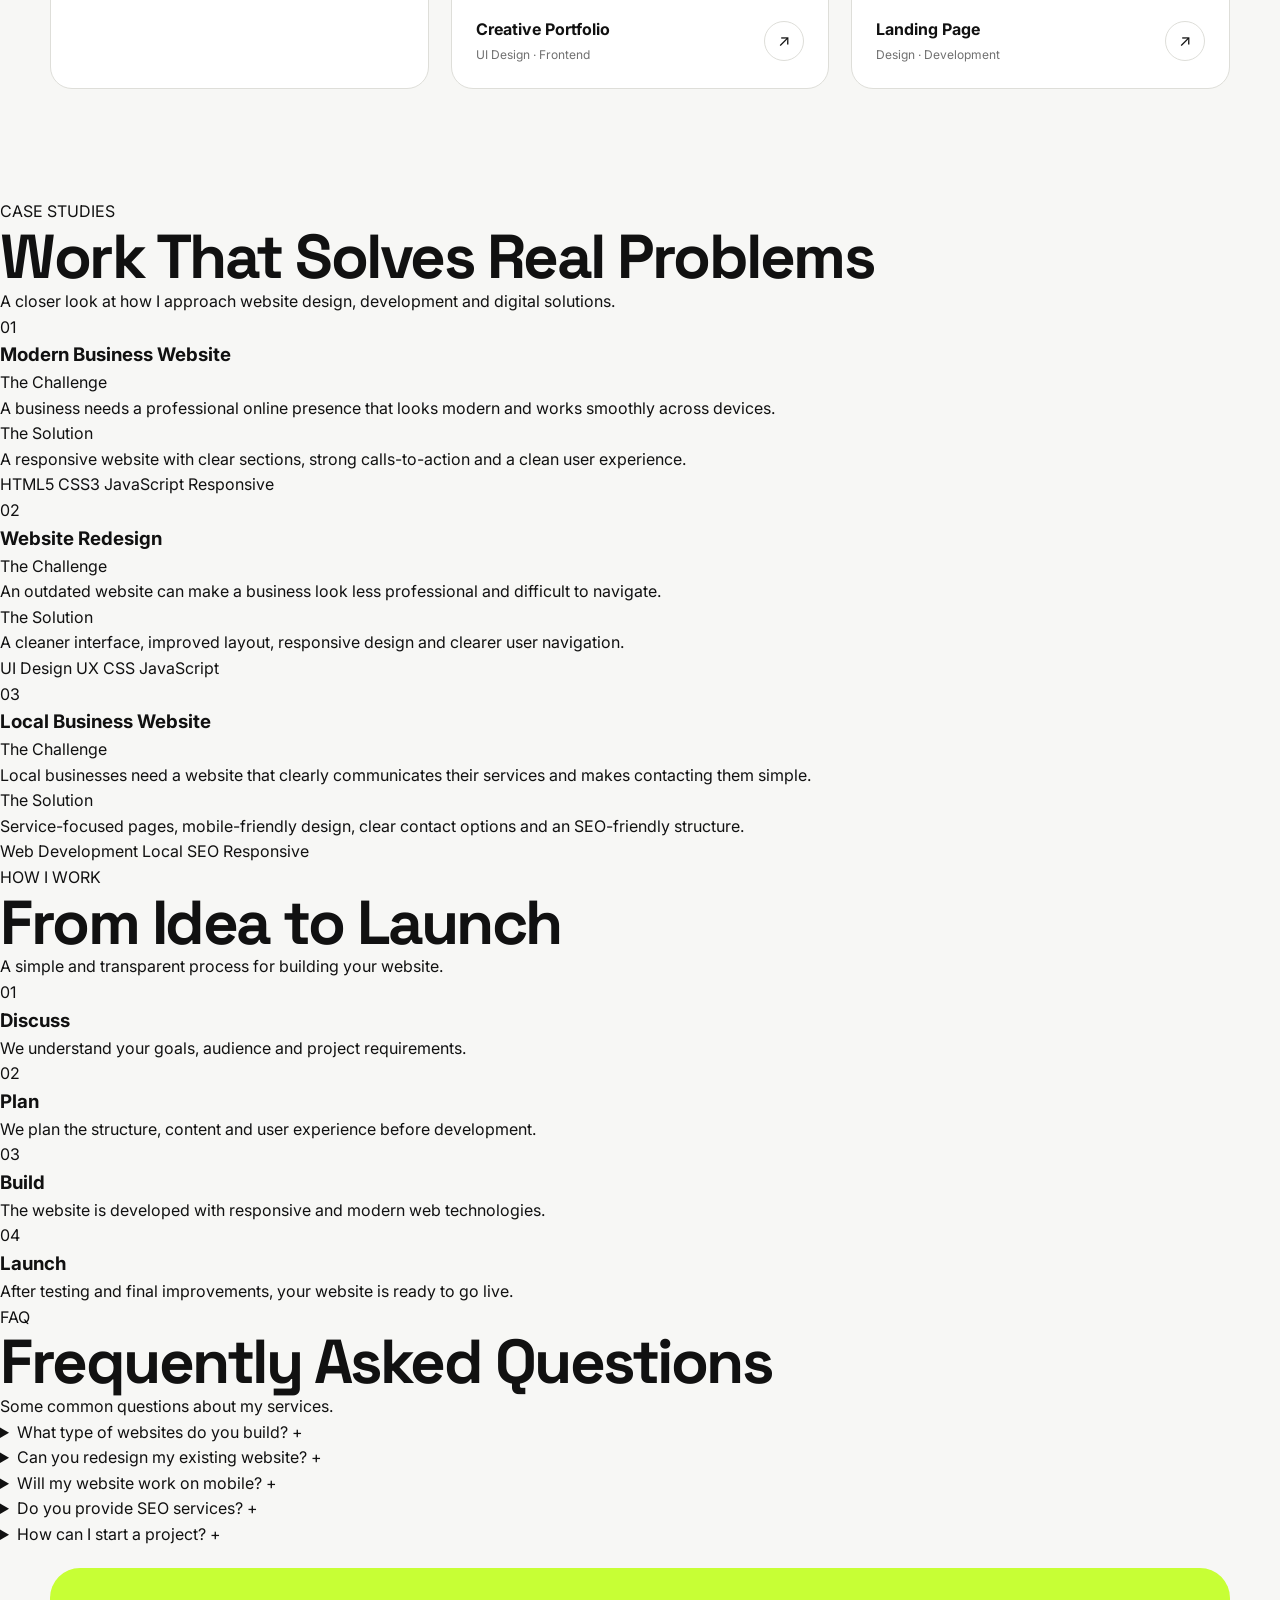
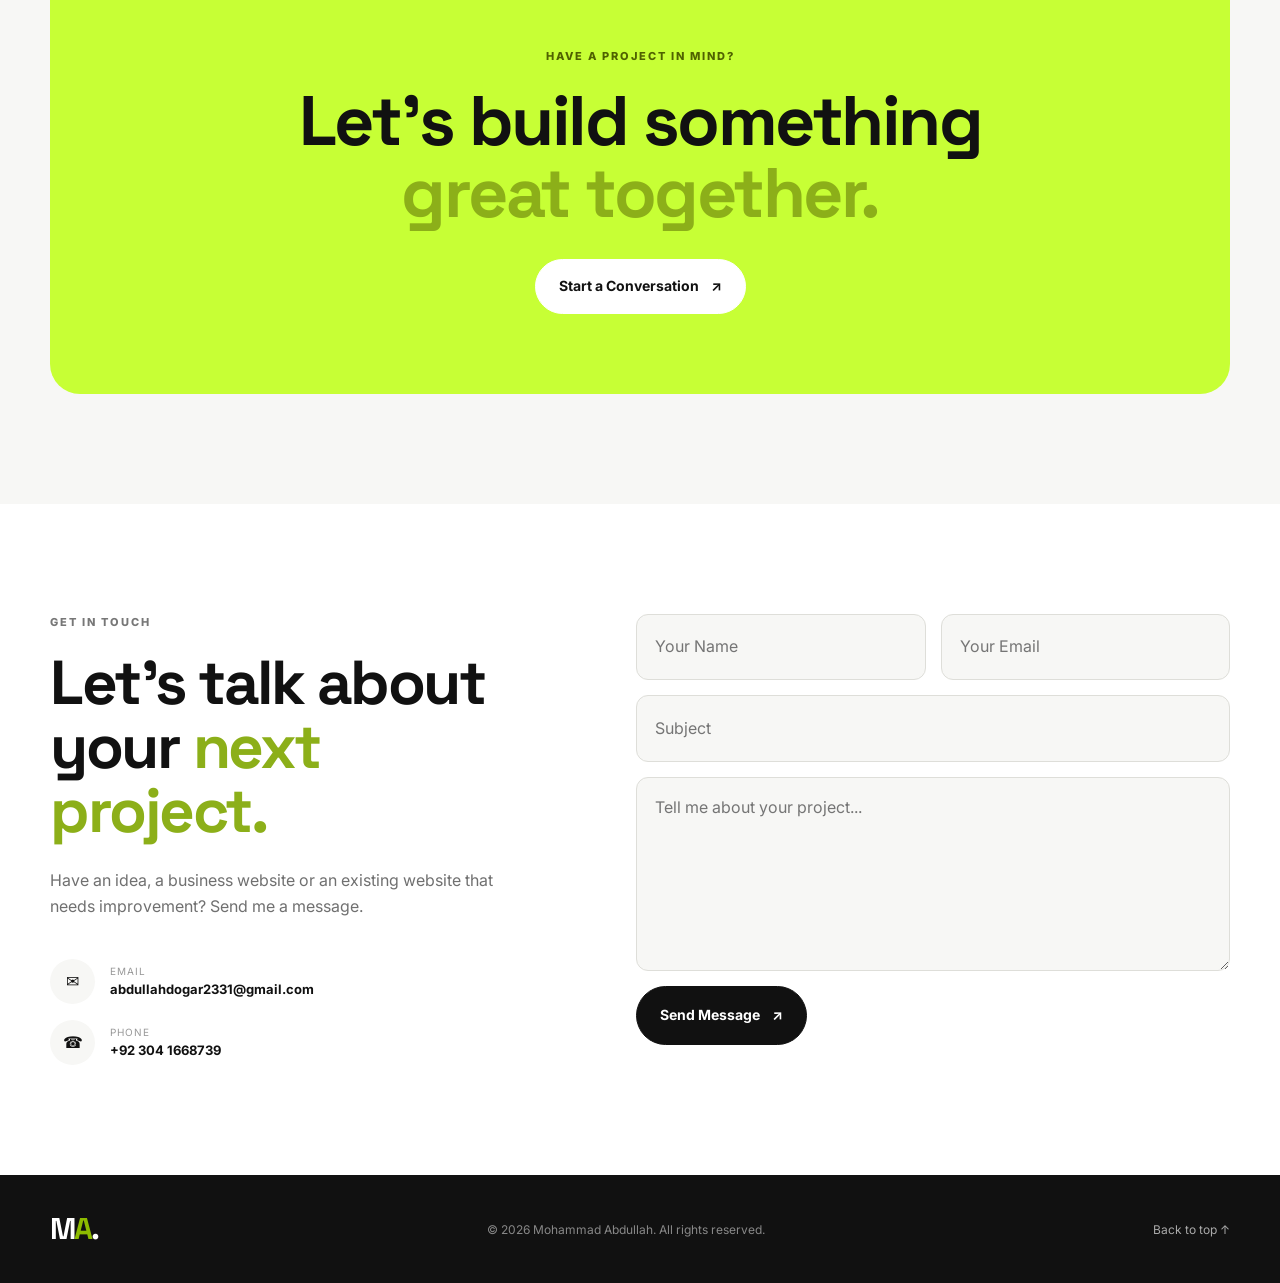
==== commit d876b176: "Update index.html" ====
--- a/index.html
+++ b/index.html
@@ -240,6 +240,238 @@
                 </div>
             </div>
         </section>
+        <!-- =========================================
+     CASE STUDIES
+========================================= -->
+
+<section class="case-studies reveal" id="case-studies">
+
+    <div class="section-heading">
+        <span>CASE STUDIES</span>
+        <h2>Work That Solves Real Problems</h2>
+        <p>
+            A closer look at how I approach website design,
+            development and digital solutions.
+        </p>
+    </div>
+
+    <div class="case-grid">
+
+        <article class="case-card">
+            <div class="case-number">01</div>
+
+            <h3>Modern Business Website</h3>
+
+            <p class="case-label">The Challenge</p>
+            <p>
+                A business needs a professional online presence
+                that looks modern and works smoothly across devices.
+            </p>
+
+            <p class="case-label">The Solution</p>
+            <p>
+                A responsive website with clear sections,
+                strong calls-to-action and a clean user experience.
+            </p>
+
+            <div class="case-tech">
+                <span>HTML5</span>
+                <span>CSS3</span>
+                <span>JavaScript</span>
+                <span>Responsive</span>
+            </div>
+        </article>
+
+
+        <article class="case-card">
+            <div class="case-number">02</div>
+
+            <h3>Website Redesign</h3>
+
+            <p class="case-label">The Challenge</p>
+            <p>
+                An outdated website can make a business look less
+                professional and difficult to navigate.
+            </p>
+
+            <p class="case-label">The Solution</p>
+            <p>
+                A cleaner interface, improved layout, responsive
+                design and clearer user navigation.
+            </p>
+
+            <div class="case-tech">
+                <span>UI Design</span>
+                <span>UX</span>
+                <span>CSS</span>
+                <span>JavaScript</span>
+            </div>
+        </article>
+
+
+        <article class="case-card">
+            <div class="case-number">03</div>
+
+            <h3>Local Business Website</h3>
+
+            <p class="case-label">The Challenge</p>
+            <p>
+                Local businesses need a website that clearly
+                communicates their services and makes contacting
+                them simple.
+            </p>
+
+            <p class="case-label">The Solution</p>
+            <p>
+                Service-focused pages, mobile-friendly design,
+                clear contact options and an SEO-friendly structure.
+            </p>
+
+            <div class="case-tech">
+                <span>Web Development</span>
+                <span>Local SEO</span>
+                <span>Responsive</span>
+            </div>
+        </article>
+
+    </div>
+
+</section>
+
+
+<!-- =========================================
+     HOW I WORK
+========================================= -->
+
+<section class="how-work reveal" id="how-i-work">
+
+    <div class="section-heading">
+        <span>HOW I WORK</span>
+        <h2>From Idea to Launch</h2>
+        <p>
+            A simple and transparent process for building your website.
+        </p>
+    </div>
+
+    <div class="work-grid">
+
+        <div class="work-step">
+            <div class="work-number">01</div>
+            <h3>Discuss</h3>
+            <p>
+                We understand your goals, audience and project
+                requirements.
+            </p>
+        </div>
+
+        <div class="work-step">
+            <div class="work-number">02</div>
+            <h3>Plan</h3>
+            <p>
+                We plan the structure, content and user experience
+                before development.
+            </p>
+        </div>
+
+        <div class="work-step">
+            <div class="work-number">03</div>
+            <h3>Build</h3>
+            <p>
+                The website is developed with responsive and
+                modern web technologies.
+            </p>
+        </div>
+
+        <div class="work-step">
+            <div class="work-number">04</div>
+            <h3>Launch</h3>
+            <p>
+                After testing and final improvements, your website
+                is ready to go live.
+            </p>
+        </div>
+
+    </div>
+
+</section>
+
+
+<!-- =========================================
+     FAQ
+========================================= -->
+
+<section class="faq-section reveal" id="faq">
+
+    <div class="section-heading">
+        <span>FAQ</span>
+        <h2>Frequently Asked Questions</h2>
+        <p>
+            Some common questions about my services.
+        </p>
+    </div>
+
+    <div class="faq-container">
+
+        <details class="faq-item">
+            <summary>
+                What type of websites do you build?
+                <span>+</span>
+            </summary>
+            <p>
+                I build modern, responsive websites for businesses,
+                personal brands and other online projects.
+            </p>
+        </details>
+
+        <details class="faq-item">
+            <summary>
+                Can you redesign my existing website?
+                <span>+</span>
+            </summary>
+            <p>
+                Yes. Existing websites can be redesigned with a
+                cleaner layout, better responsiveness and improved
+                user experience.
+            </p>
+        </details>
+
+        <details class="faq-item">
+            <summary>
+                Will my website work on mobile?
+                <span>+</span>
+            </summary>
+            <p>
+                Yes. Websites are designed to work across desktop,
+                tablet and mobile screen sizes.
+            </p>
+        </details>
+
+        <details class="faq-item">
+            <summary>
+                Do you provide SEO services?
+                <span>+</span>
+            </summary>
+            <p>
+                Local SEO and SEO-friendly website structures can
+                be included depending on the project requirements.
+            </p>
+        </details>
+
+        <details class="faq-item">
+            <summary>
+                How can I start a project?
+                <span>+</span>
+            </summary>
+            <p>
+                Use the contact form or WhatsApp button on this
+                website to get in touch and discuss your project.
+            </p>
+        </details>
+
+    </div>
+
+</section>
+    
 
         <!-- CTA -->
         <section class="cta section">
--- a/style.css
+++ b/style.css
@@ -1686,3 +1686,90 @@
     opacity: 0.6;
     cursor: wait;
 }
+/* =========================================
+   WHATSAPP GLOWING BUTTON
+========================================= */
+
+.whatsapp-button {
+    position: fixed;
+    left: 24px;
+    bottom: 24px;
+
+    display: flex;
+    align-items: center;
+    gap: 9px;
+
+    padding: 13px 18px;
+
+    background: #25D366;
+    color: #ffffff;
+
+    text-decoration: none;
+    font-family: "Inter", sans-serif;
+    font-size: 14px;
+    font-weight: 700;
+
+    border-radius: 50px;
+
+    z-index: 9998;
+
+    box-shadow:
+        0 0 12px rgba(37, 211, 102, 0.7),
+        0 0 28px rgba(37, 211, 102, 0.5);
+
+    animation: whatsappGlow 2s infinite;
+
+    transition:
+        transform 0.25s ease,
+        box-shadow 0.25s ease;
+}
+
+.whatsapp-icon {
+    font-size: 20px;
+    line-height: 1;
+}
+
+.whatsapp-button:hover {
+    transform: translateY(-4px) scale(1.03);
+
+    box-shadow:
+        0 0 15px rgba(37, 211, 102, 0.9),
+        0 0 35px rgba(37, 211, 102, 0.8);
+}
+
+@keyframes whatsappGlow {
+
+    0%, 100% {
+        box-shadow:
+            0 0 12px rgba(37, 211, 102, 0.6),
+            0 0 25px rgba(37, 211, 102, 0.4);
+    }
+
+    50% {
+        box-shadow:
+            0 0 20px rgba(37, 211, 102, 0.9),
+            0 0 40px rgba(37, 211, 102, 0.7);
+    }
+}
+
+
+/* =========================================
+   AI CHATBOT + WHATSAPP MOBILE POSITION
+========================================= */
+
+@media (max-width: 600px) {
+
+    .whatsapp-button {
+        left: 16px;
+        bottom: 16px;
+        right: auto;
+    }
+
+    .whatsapp-text {
+        display: none;
+    }
+
+    .whatsapp-icon {
+        font-size: 22px;
+    }
+}
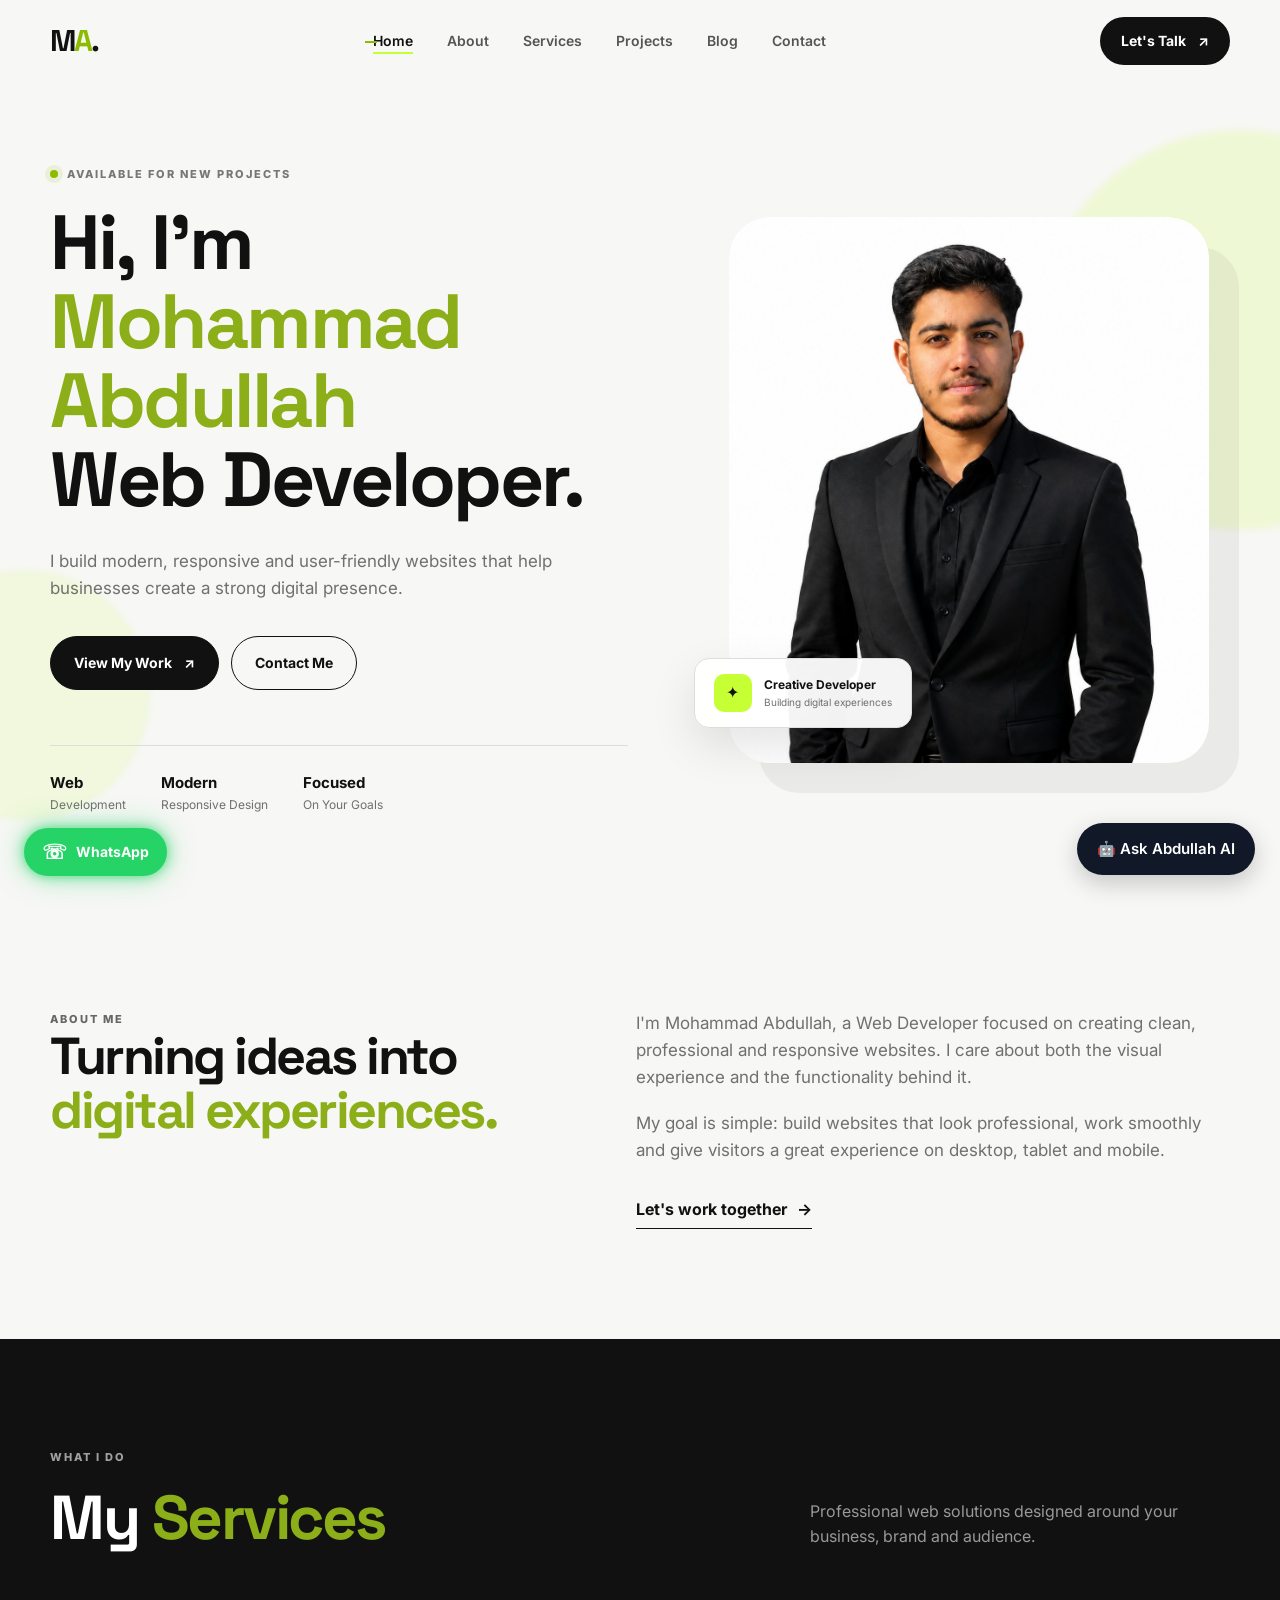
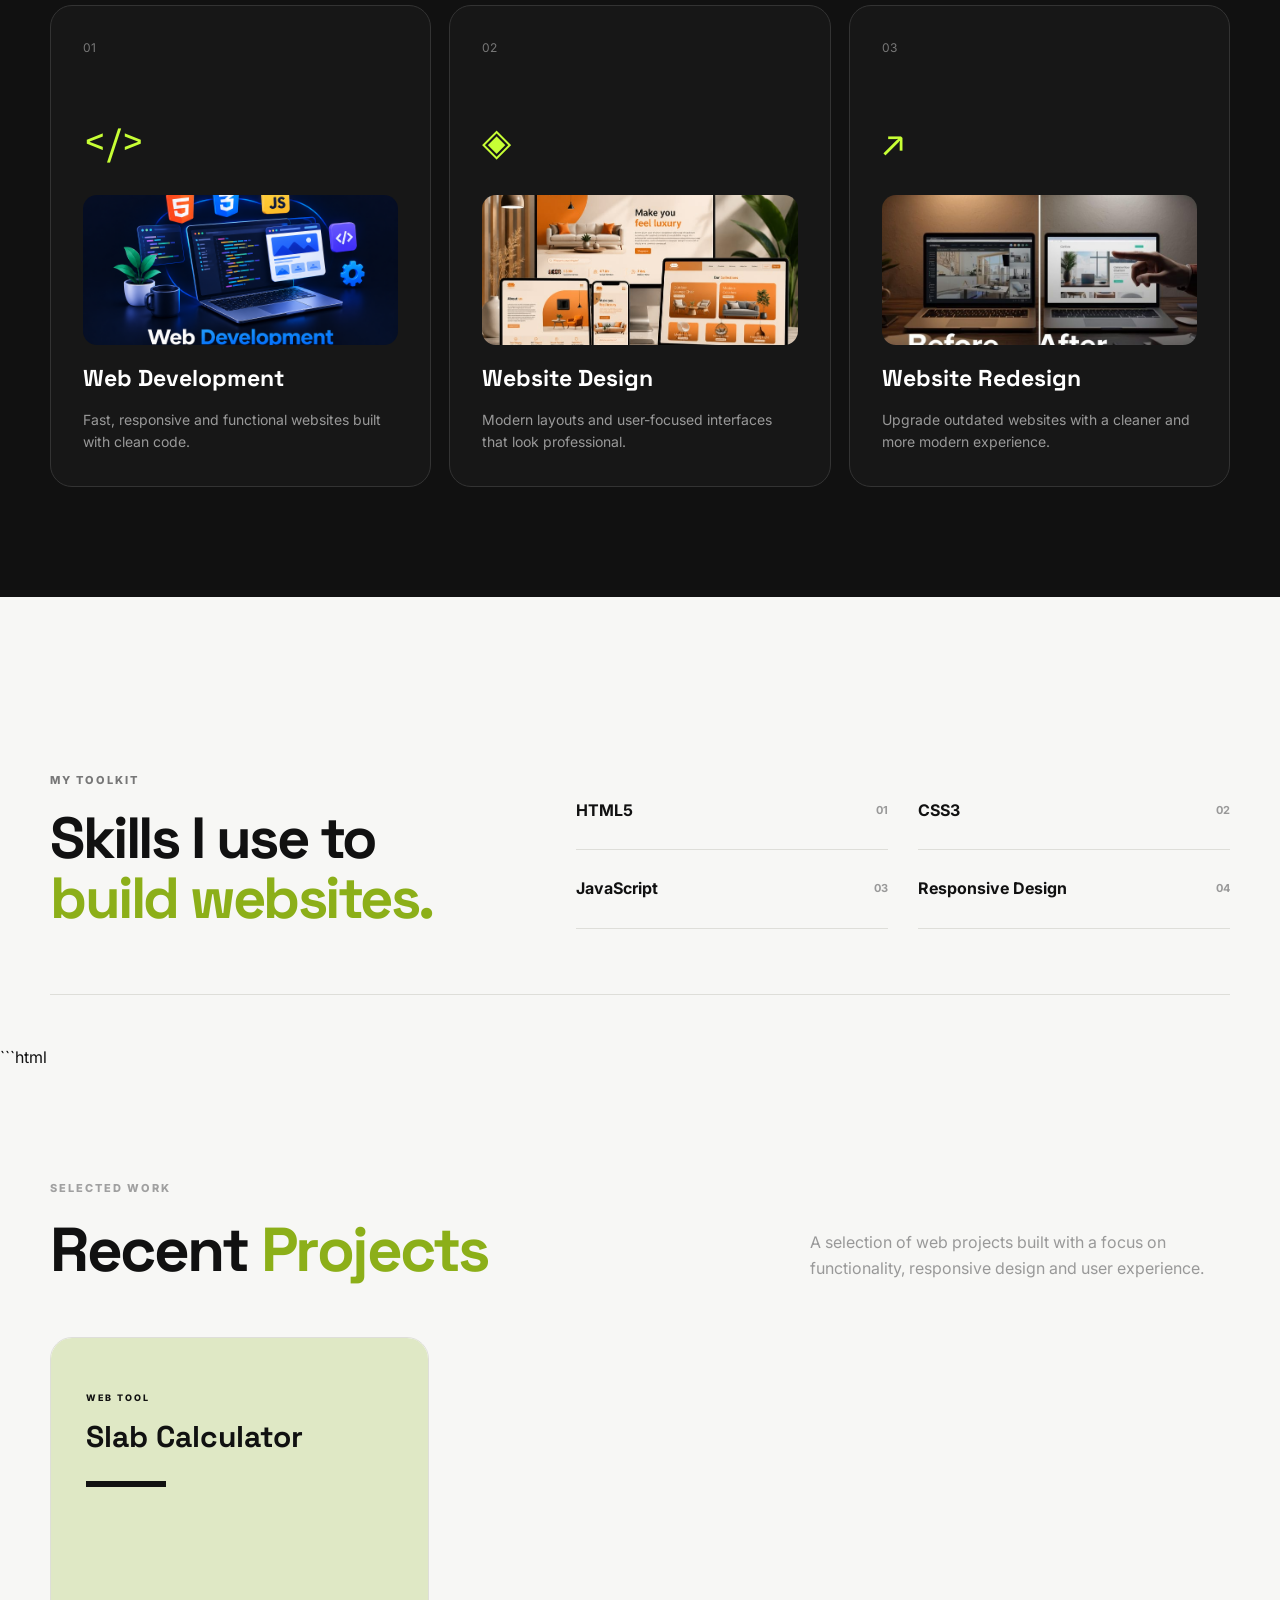
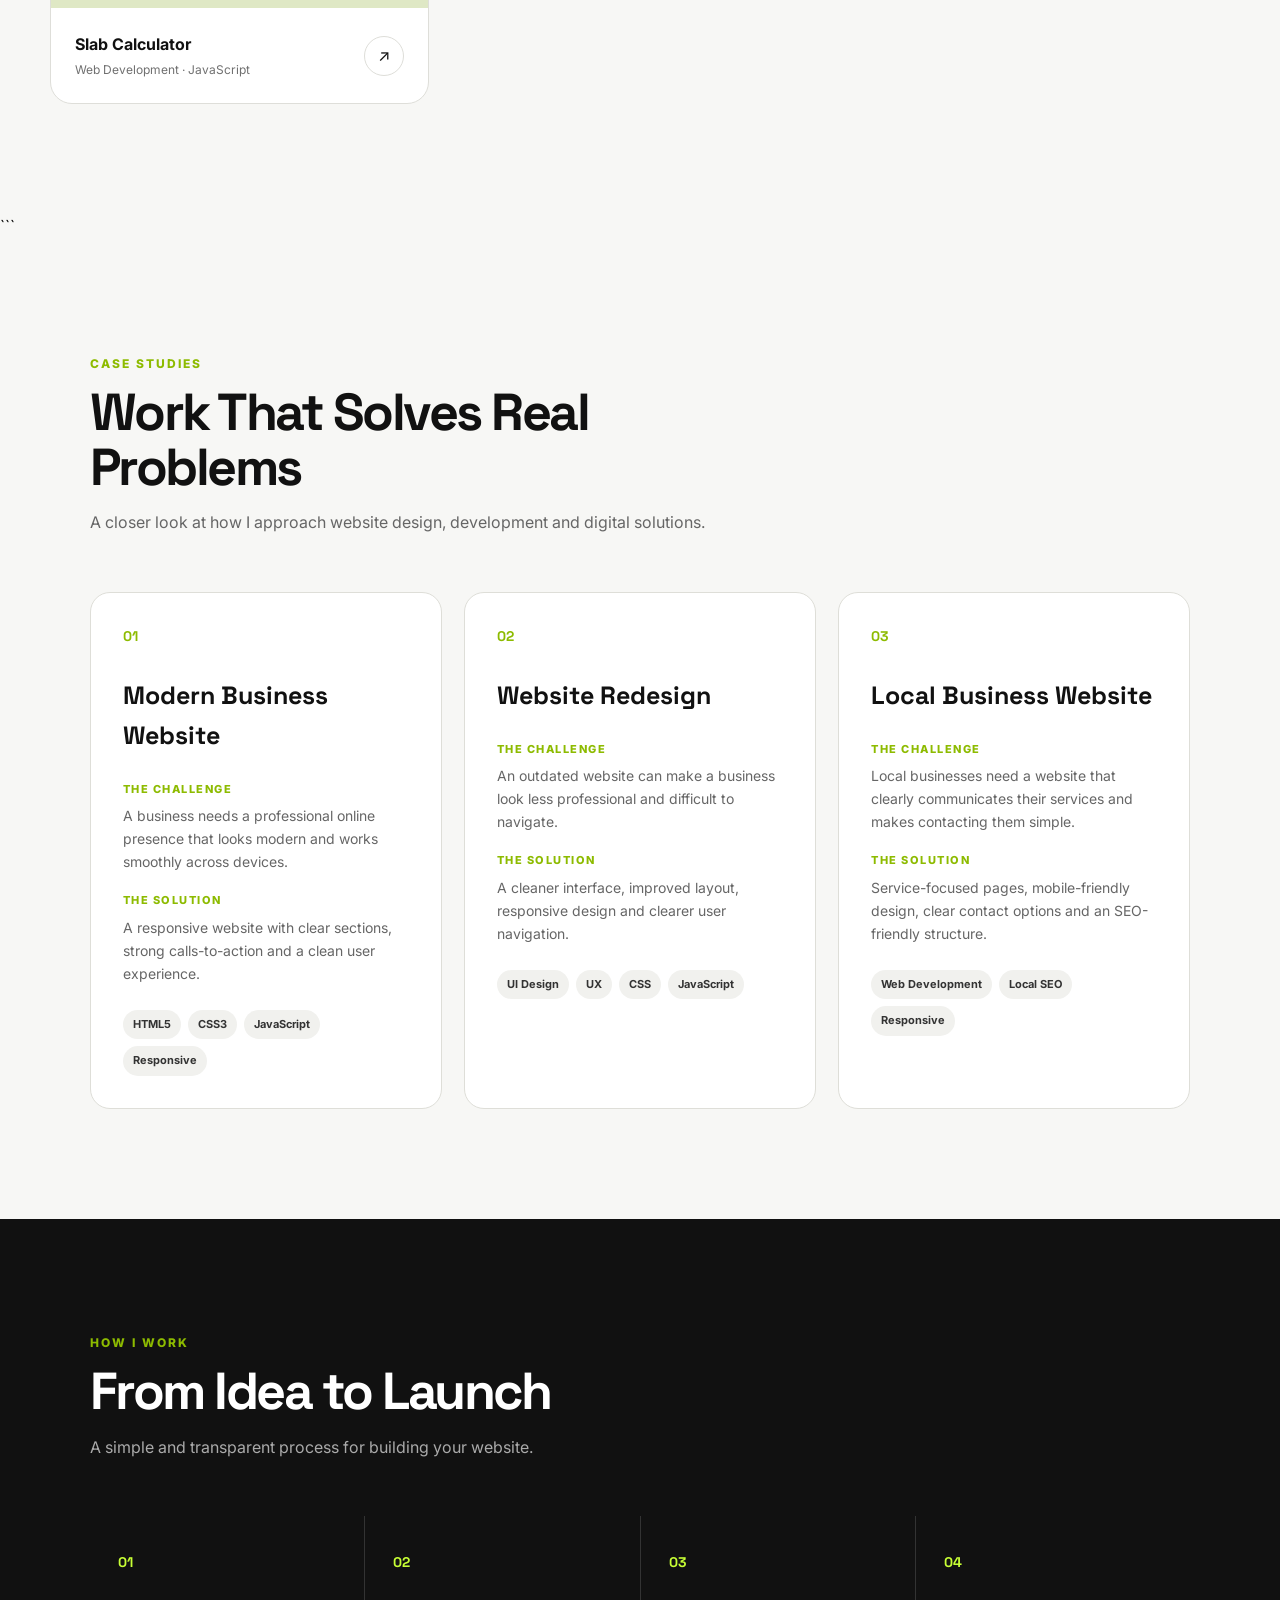
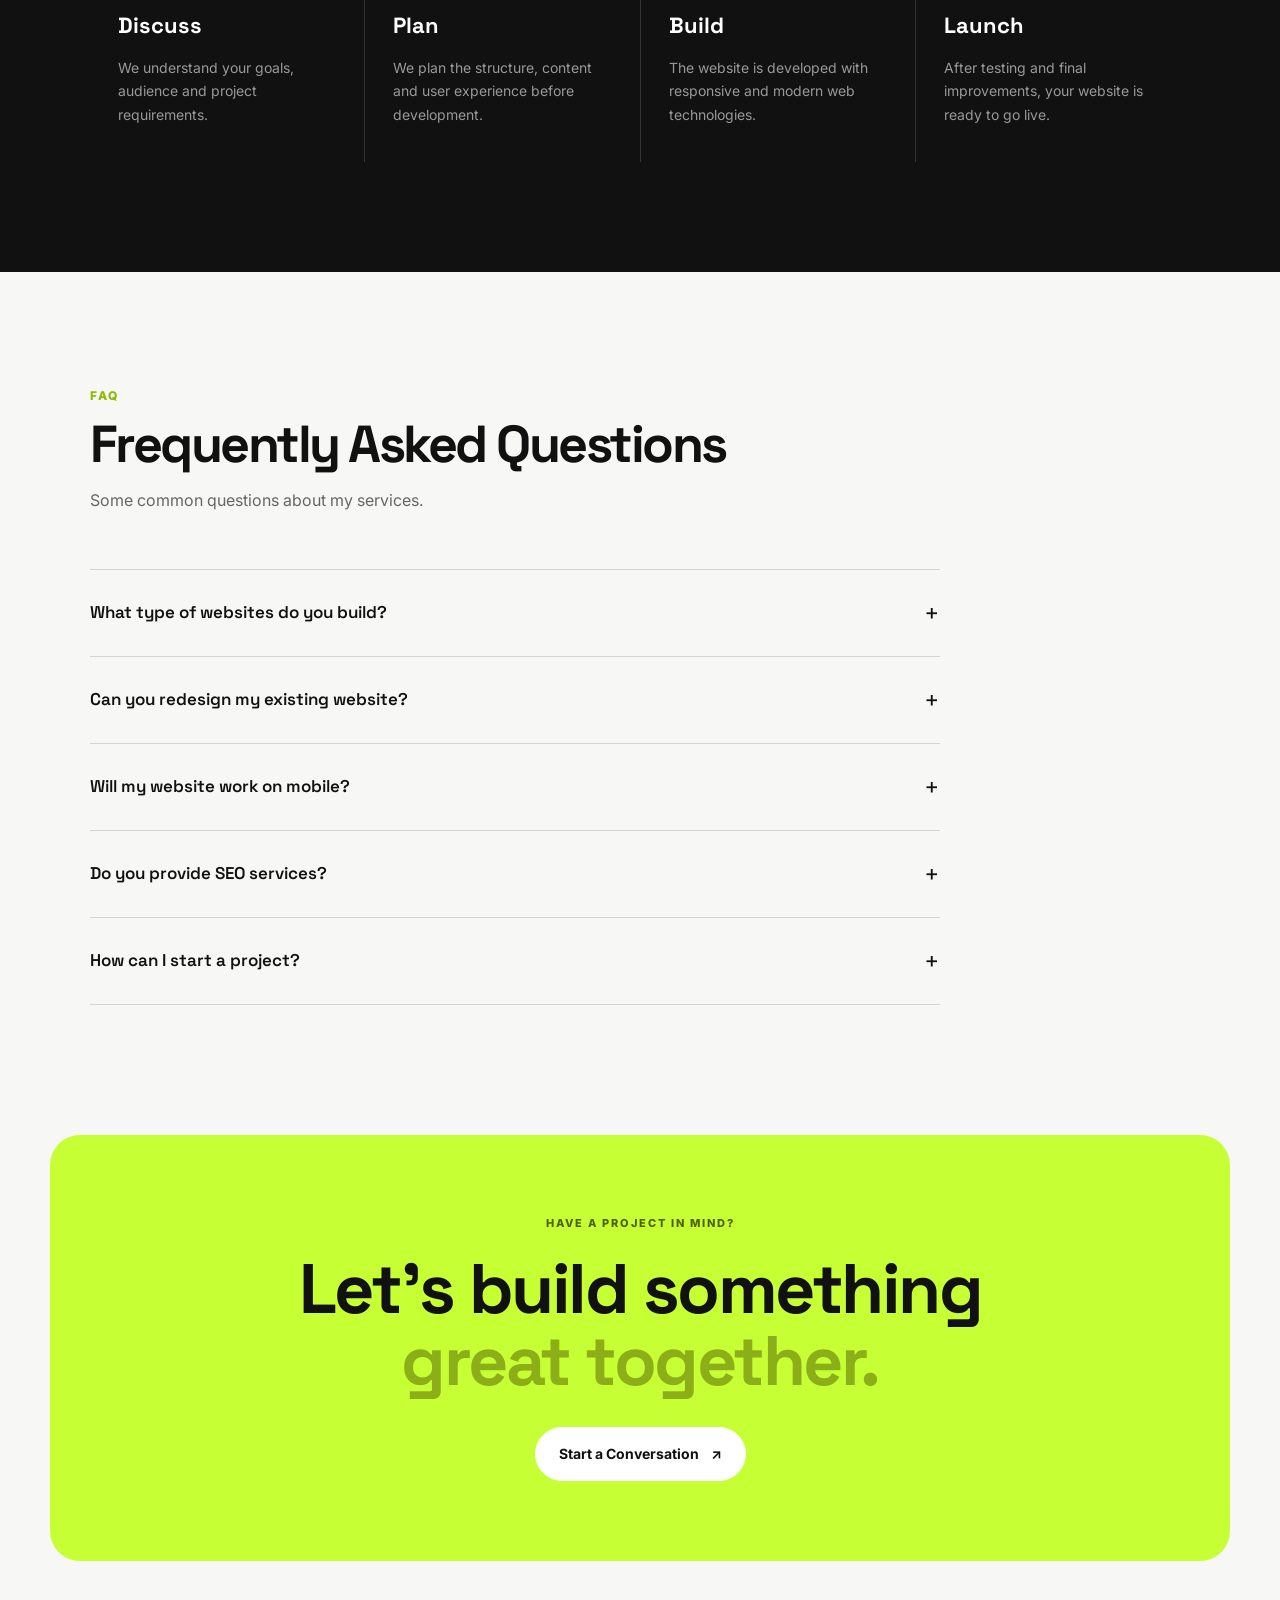
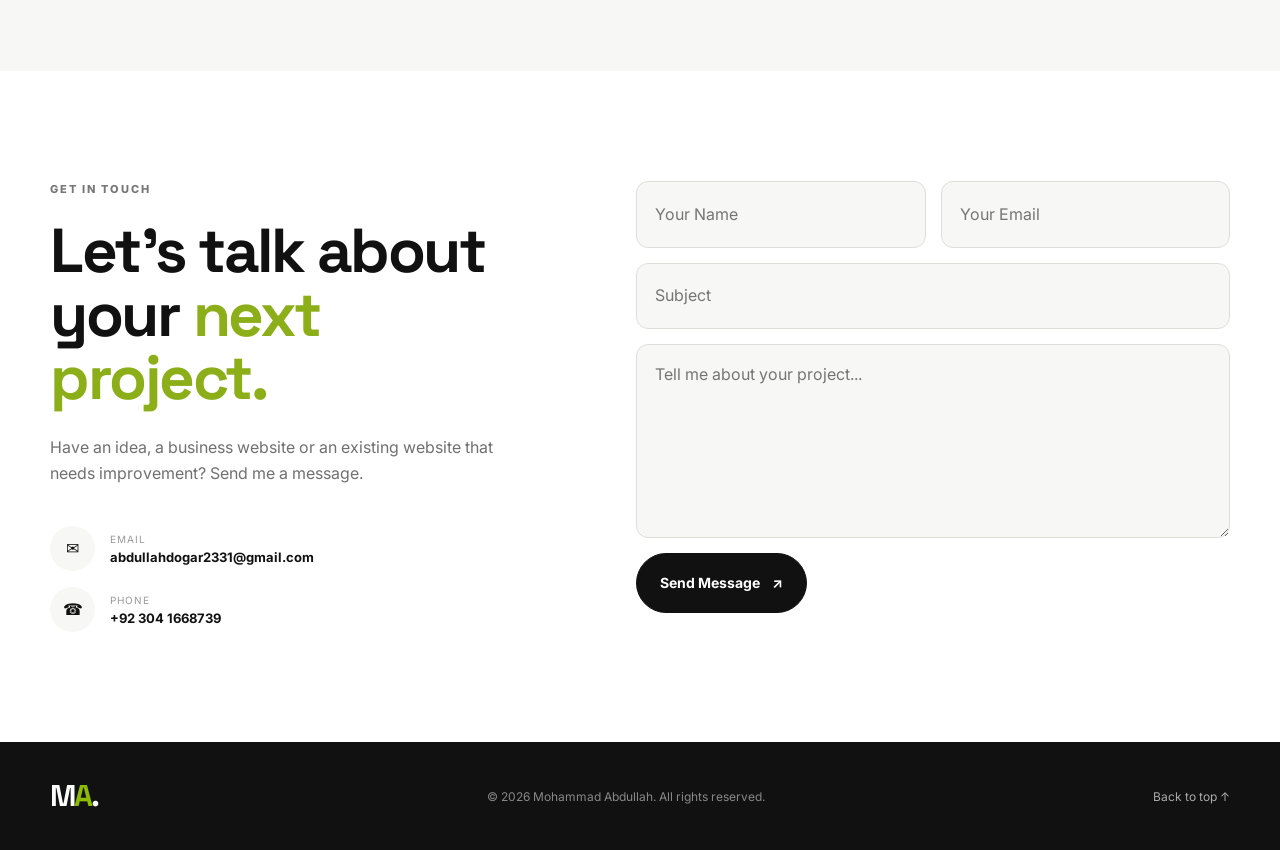
==== commit 28961634: "Update index.html" ====
--- a/index.html
+++ b/index.html
@@ -175,71 +175,53 @@
             </div>
         </section>
 
-        <!-- Projects -->
-        <section class="projects section" id="projects">
-            <div class="container">
-                <div class="section-top reveal">
+       ```html
+<!-- Projects -->
+<section class="projects section" id="projects">
+    <div class="container">
+        <div class="section-top reveal">
+            <div>
+                <p class="eyebrow">Selected Work</p>
+                <h2>Recent <span>Projects</span></h2>
+            </div>
+            <p class="section-description">
+                A selection of web projects built with a focus on
+                functionality, responsive design and user experience.
+            </p>
+        </div>
+
+        <div class="project-grid">
+
+            <!-- Slab Calculator -->
+            <article class="project-card reveal">
+                <div class="project-preview preview-one">
+                    <div class="preview-content">
+                        <span>WEB TOOL</span>
+                        <h3>Slab Calculator</h3>
+                        <div class="preview-line"></div>
+                    </div>
+                </div>
+
+                <div class="project-info">
                     <div>
-                        <p class="eyebrow">Selected Work</p>
-                        <h2>Recent <span>Projects</span></h2>
-                    </div>
-                    <p class="section-description">
-                        Replace these sample projects with your real client work,
-                        personal projects or case studies.
-                    </p>
-                </div>
-
-                <div class="project-grid">
-                    <article class="project-card reveal">
-                        <div class="project-preview preview-one">
-                          
-                        <div class="project-info">
-                            <div>
-                                <h3>Business Website</h3>
-                                <p>Web Design · Development</p>
-                            </div>
-                            <a href="#contact" aria-label="Ask about this project">↗</a>
-                        </div>
-                    </article>
-
-                    <article class="project-card reveal">
-                        <div class="project-preview preview-two">
-                           
-                            <div class="preview-content">
-                                <span>PORTFOLIO</span>
-                                <h3>Creative Portfolio</h3>
-                                <div class="preview-line"></div>
-                            </div>
-                        </div>
-                        <div class="project-info">
-                            <div>
-                                <h3>Creative Portfolio</h3>
-                                <p>UI Design · Frontend</p>
-                            </div>
-                            <a href="#contact" aria-label="Ask about this project">↗</a>
-                        </div>
-                    </article>
-
-                    <article class="project-card reveal">
-                        <div class="project-preview preview-three">
-                           
-                            <div class="preview-content">
-                                <span>LANDING PAGE</span>
-                                <h3>Product Landing Page</h3>
-                                <div class="preview-line"></div>
-                            </div>
-                        </div>
-                        <div class="project-info">
-                            <div>
-                                <h3>Landing Page</h3>
-                                <p>Design · Development</p>
-                            </div>
-                            <a href="#contact" aria-label="Ask about this project">↗</a>
-                        </div>
-                    </article>
-                </div>
-            </div>
-        </section>
+                        <h3>Slab Calculator</h3>
+                        <p>Web Development · JavaScript</p>
+                    </div>
+
+                    <a 
+                        href="https://abdullahdogar2331-beep.github.io/concrete-slab-calculator/#top"
+                        target="_blank"
+                        rel="noopener noreferrer"
+                        aria-label="View Slab Calculator project"
+                    >↗</a>
+                </div>
+            </article>
+
+        </div>
+    </div>
+</section>
+```
+
         <!-- =========================================
      CASE STUDIES
 ========================================= -->
--- a/style.css
+++ b/style.css
@@ -1773,3 +1773,534 @@
         font-size: 22px;
     }
 }
+/* =========================================
+   CASE STUDIES
+========================================= */
+
+.case-studies,
+.how-work,
+.faq-section {
+    padding: 110px 7%;
+}
+
+.case-studies {
+    background: #f7f7f5;
+}
+
+.section-heading {
+    max-width: 700px;
+    margin-bottom: 55px;
+}
+
+.section-heading > span {
+    display: inline-block;
+    margin-bottom: 12px;
+    font-size: 12px;
+    font-weight: 800;
+    letter-spacing: 2px;
+    color: #8dbb00;
+}
+
+.section-heading h2 {
+    margin: 0 0 15px;
+    font-family: "Space Grotesk", sans-serif;
+    font-size: clamp(32px, 5vw, 52px);
+    line-height: 1.05;
+    color: #111;
+}
+
+.section-heading p {
+    margin: 0;
+    color: #666;
+    line-height: 1.7;
+}
+
+
+/* Case cards */
+
+.case-grid {
+    display: grid;
+    grid-template-columns: repeat(3, 1fr);
+    gap: 22px;
+}
+
+.case-card {
+    position: relative;
+    padding: 32px;
+    background: #fff;
+    border: 1px solid #deded8;
+    border-radius: 20px;
+    transition: transform 0.3s ease, box-shadow 0.3s ease;
+}
+
+.case-card:hover {
+    transform: translateY(-8px);
+    box-shadow: 0 18px 45px rgba(0, 0, 0, 0.08);
+}
+
+.case-number {
+    font-family: "Space Grotesk", sans-serif;
+    font-size: 14px;
+    font-weight: 800;
+    color: #8dbb00;
+    margin-bottom: 28px;
+}
+
+.case-card h3 {
+    margin: 0 0 25px;
+    font-family: "Space Grotesk", sans-serif;
+    font-size: 25px;
+    color: #111;
+}
+
+.case-label {
+    margin: 18px 0 6px !important;
+    font-size: 11px !important;
+    font-weight: 800;
+    letter-spacing: 1.5px;
+    text-transform: uppercase;
+    color: #8dbb00 !important;
+}
+
+.case-card p {
+    margin: 0;
+    color: #666;
+    line-height: 1.65;
+    font-size: 14px;
+}
+
+.case-tech {
+    display: flex;
+    flex-wrap: wrap;
+    gap: 7px;
+    margin-top: 25px;
+}
+
+.case-tech span {
+    padding: 6px 10px;
+    border-radius: 20px;
+    background: #f1f1ee;
+    color: #333;
+    font-size: 11px;
+    font-weight: 700;
+}
+
+
+/* =========================================
+   HOW I WORK
+========================================= */
+
+.how-work {
+    background: #111;
+}
+
+.how-work .section-heading h2 {
+    color: #fff;
+}
+
+.how-work .section-heading p {
+    color: #aaa;
+}
+
+.work-grid {
+    display: grid;
+    grid-template-columns: repeat(4, 1fr);
+    gap: 1px;
+    background: #333;
+}
+
+.work-step {
+    padding: 35px 28px;
+    background: #111;
+}
+
+.work-number {
+    margin-bottom: 35px;
+    font-family: "Space Grotesk", sans-serif;
+    font-size: 14px;
+    font-weight: 800;
+    color: #c7ff35;
+}
+
+.work-step h3 {
+    margin: 0 0 12px;
+    font-family: "Space Grotesk", sans-serif;
+    font-size: 22px;
+    color: #fff;
+}
+
+.work-step p {
+    margin: 0;
+    color: #999;
+    line-height: 1.7;
+    font-size: 14px;
+}
+
+
+/* =========================================
+   FAQ
+========================================= */
+
+.faq-section {
+    background: #f7f7f5;
+}
+
+.faq-container {
+    max-width: 850px;
+}
+
+.faq-item {
+    border-top: 1px solid #d5d5cf;
+}
+
+.faq-item:last-child {
+    border-bottom: 1px solid #d5d5cf;
+}
+
+.faq-item summary {
+    display: flex;
+    align-items: center;
+    justify-content: space-between;
+
+    padding: 23px 0;
+
+    cursor: pointer;
+    list-style: none;
+
+    font-family: "Space Grotesk", sans-serif;
+    font-size: 17px;
+    font-weight: 600;
+    color: #111;
+}
+
+.faq-item summary::-webkit-details-marker {
+    display: none;
+}
+
+.faq-item summary span {
+    font-size: 25px;
+    font-weight: 400;
+    transition: transform 0.25s ease;
+}
+
+.faq-item[open] summary span {
+    transform: rotate(45deg);
+}
+
+.faq-item p {
+    max-width: 700px;
+    margin: -5px 0 23px;
+    color: #666;
+    font-size: 14px;
+    line-height: 1.7;
+}
+
+
+/* =========================================
+   MOBILE
+========================================= */
+
+@media (max-width: 900px) {
+
+    .case-studies,
+    .how-work,
+    .faq-section {
+        padding: 80px 6%;
+    }
+
+    .case-grid {
+        grid-template-columns: 1fr;
+    }
+
+    .work-grid {
+        grid-template-columns: 1fr 1fr;
+    }
+}
+
+@media (max-width: 600px) {
+
+    .case-studies,
+    .how-work,
+    .faq-section {
+        padding: 70px 5%;
+    }
+
+    .work-grid {
+        grid-template-columns: 1fr;
+    }
+
+    .case-card {
+        padding: 25px;
+    }
+
+    .section-heading {
+        margin-bottom: 35px;
+    }
+}
+/* =========================================
+   PREMIUM PORTFOLIO POLISH
+========================================= */
+
+/* Smooth scrolling */
+html {
+    scroll-behavior: smooth;
+}
+
+
+/* =========================================
+   SECTION REVEAL
+========================================= */
+
+.reveal {
+    opacity: 0;
+    transform: translateY(35px);
+    transition:
+        opacity 0.8s ease,
+        transform 0.8s ease;
+}
+
+.reveal.visible {
+    opacity: 1;
+    transform: translateY(0);
+}
+
+
+/* =========================================
+   PREMIUM BUTTON EFFECT
+========================================= */
+
+button,
+a {
+    transition:
+        transform 0.25s ease,
+        box-shadow 0.25s ease,
+        background 0.25s ease,
+        color 0.25s ease;
+}
+
+
+/* =========================================
+   PROJECT CARDS
+========================================= */
+
+.project-card {
+    transition:
+        transform 0.35s ease,
+        box-shadow 0.35s ease;
+}
+
+.project-card:hover {
+    transform: translateY(-8px);
+    box-shadow: 0 18px 45px rgba(0, 0, 0, 0.10);
+}
+
+
+/* =========================================
+   SERVICE CARDS
+========================================= */
+
+.service-card {
+    transition:
+        transform 0.35s ease,
+        box-shadow 0.35s ease;
+}
+
+.service-card:hover {
+    transform: translateY(-8px);
+    box-shadow: 0 18px 45px rgba(0, 0, 0, 0.12);
+}
+
+
+/* =========================================
+   SKILL HOVER
+========================================= */
+
+.skill-card,
+.skill-item {
+    transition:
+        transform 0.3s ease,
+        border-color 0.3s ease,
+        box-shadow 0.3s ease;
+}
+
+.skill-card:hover,
+.skill-item:hover {
+    transform: translateY(-5px);
+    box-shadow: 0 12px 30px rgba(0, 0, 0, 0.08);
+}
+
+
+/* =========================================
+   NAVIGATION LINK EFFECT
+========================================= */
+
+.nav-link {
+    position: relative;
+}
+
+.nav-link::after {
+    content: "";
+    position: absolute;
+
+    left: 0;
+    bottom: -5px;
+
+    width: 0;
+    height: 2px;
+
+    background: #c7ff35;
+
+    transition: width 0.3s ease;
+}
+
+.nav-link:hover::after,
+.nav-link.active::after {
+    width: 100%;
+}
+
+
+/* =========================================
+   CTA BUTTON EFFECT
+========================================= */
+
+.btn,
+.button,
+.cta-button {
+    transition:
+        transform 0.25s ease,
+        box-shadow 0.25s ease;
+}
+
+.btn:hover,
+.button:hover,
+.cta-button:hover {
+    transform: translateY(-3px);
+    box-shadow: 0 10px 25px rgba(0, 0, 0, 0.12);
+}
+
+
+/* =========================================
+   IMAGE HOVER
+========================================= */
+
+.project-card img,
+.service-card img {
+    transition: transform 0.5s ease;
+}
+
+.project-card:hover img,
+.service-card:hover img {
+    transform: scale(1.04);
+}
+
+
+/* =========================================
+   CASE STUDY HOVER
+========================================= */
+
+.case-card {
+    transition:
+        transform 0.35s ease,
+        box-shadow 0.35s ease,
+        border-color 0.35s ease;
+}
+
+.case-card:hover {
+    transform: translateY(-8px);
+    border-color: #c7ff35;
+    box-shadow: 0 20px 45px rgba(0, 0, 0, 0.10);
+}
+
+
+/* =========================================
+   HOW I WORK
+========================================= */
+
+.work-step {
+    transition:
+        background 0.3s ease,
+        transform 0.3s ease;
+}
+
+.work-step:hover {
+    background: #181818;
+    transform: translateY(-4px);
+}
+
+.work-number {
+    transition: transform 0.3s ease;
+}
+
+.work-step:hover .work-number {
+    transform: translateX(5px);
+}
+
+
+/* =========================================
+   FAQ
+========================================= */
+
+.faq-item summary {
+    transition: color 0.25s ease;
+}
+
+.faq-item summary:hover {
+    color: #8dbb00;
+}
+
+
+/* =========================================
+   CHATBOT BUTTON
+========================================= */
+
+#aiChatButton {
+    transition:
+        transform 0.25s ease,
+        box-shadow 0.25s ease;
+}
+
+#aiChatButton:hover {
+    transform: translateY(-3px) scale(1.03);
+    box-shadow: 0 12px 30px rgba(0, 0, 0, 0.18);
+}
+
+
+/* =========================================
+   CONTACT INPUTS
+========================================= */
+
+input,
+textarea,
+select {
+    transition:
+        border-color 0.25s ease,
+        box-shadow 0.25s ease;
+}
+
+input:focus,
+textarea:focus,
+select:focus {
+    outline: none;
+    border-color: #8dbb00;
+    box-shadow: 0 0 0 3px rgba(199, 255, 53, 0.18);
+}
+
+
+/* =========================================
+   REDUCED MOTION ACCESSIBILITY
+========================================= */
+
+@media (prefers-reduced-motion: reduce) {
+
+    html {
+        scroll-behavior: auto;
+    }
+
+    *,
+    *::before,
+    *::after {
+        animation-duration: 0.01ms !important;
+        animation-iteration-count: 1 !important;
+        transition-duration: 0.01ms !important;
+    }
+}
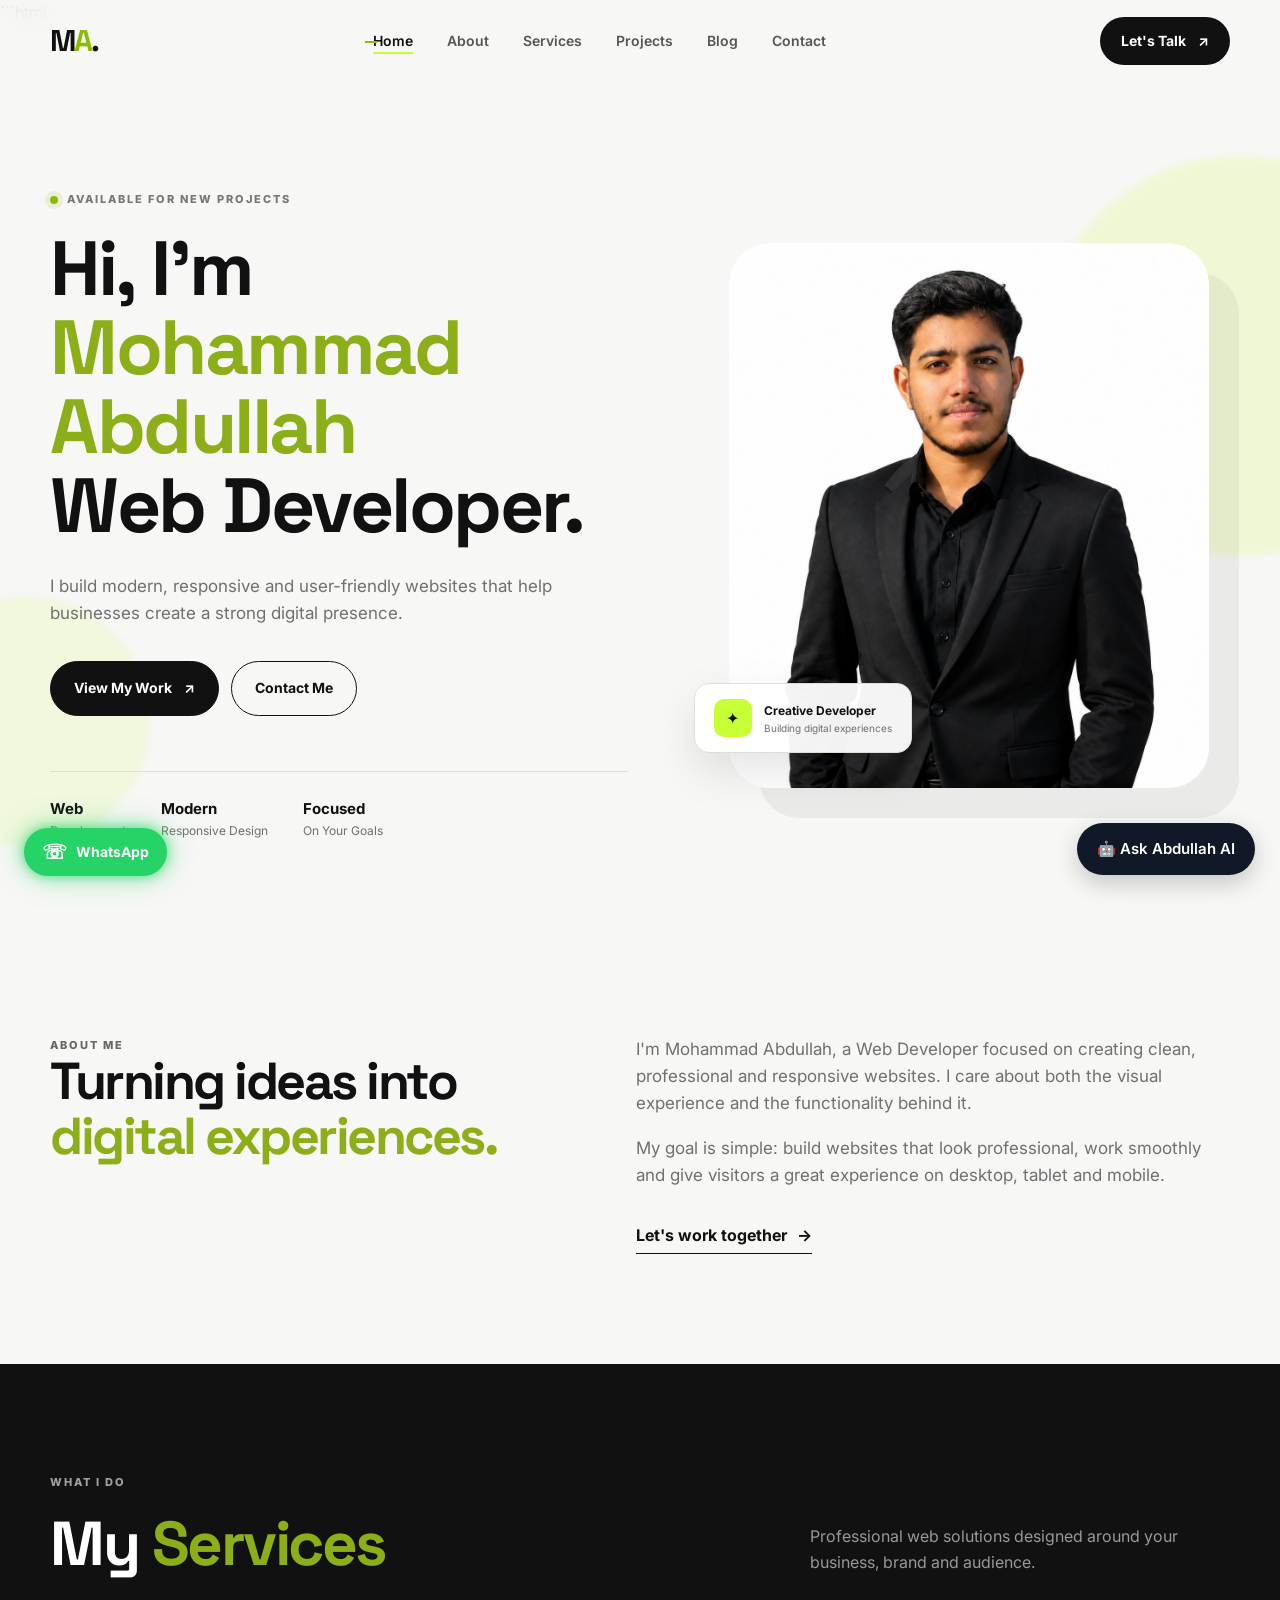
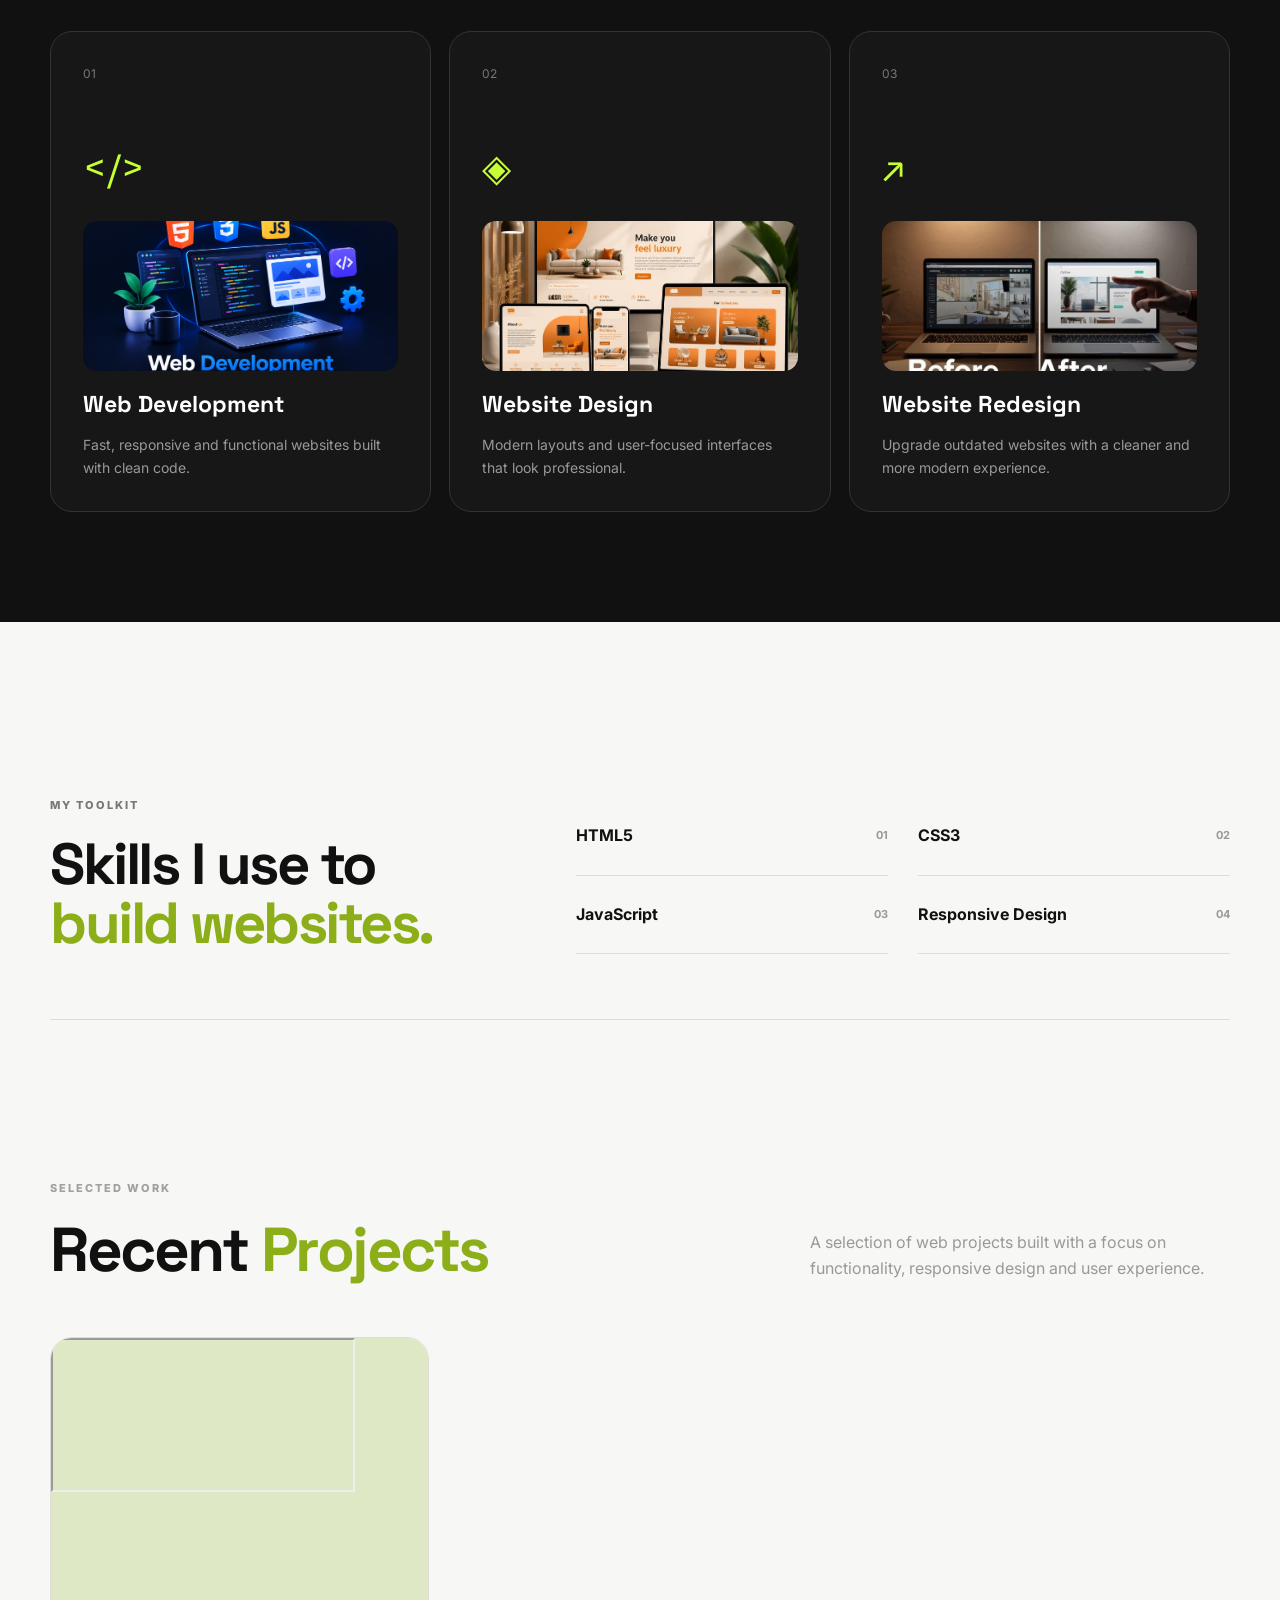
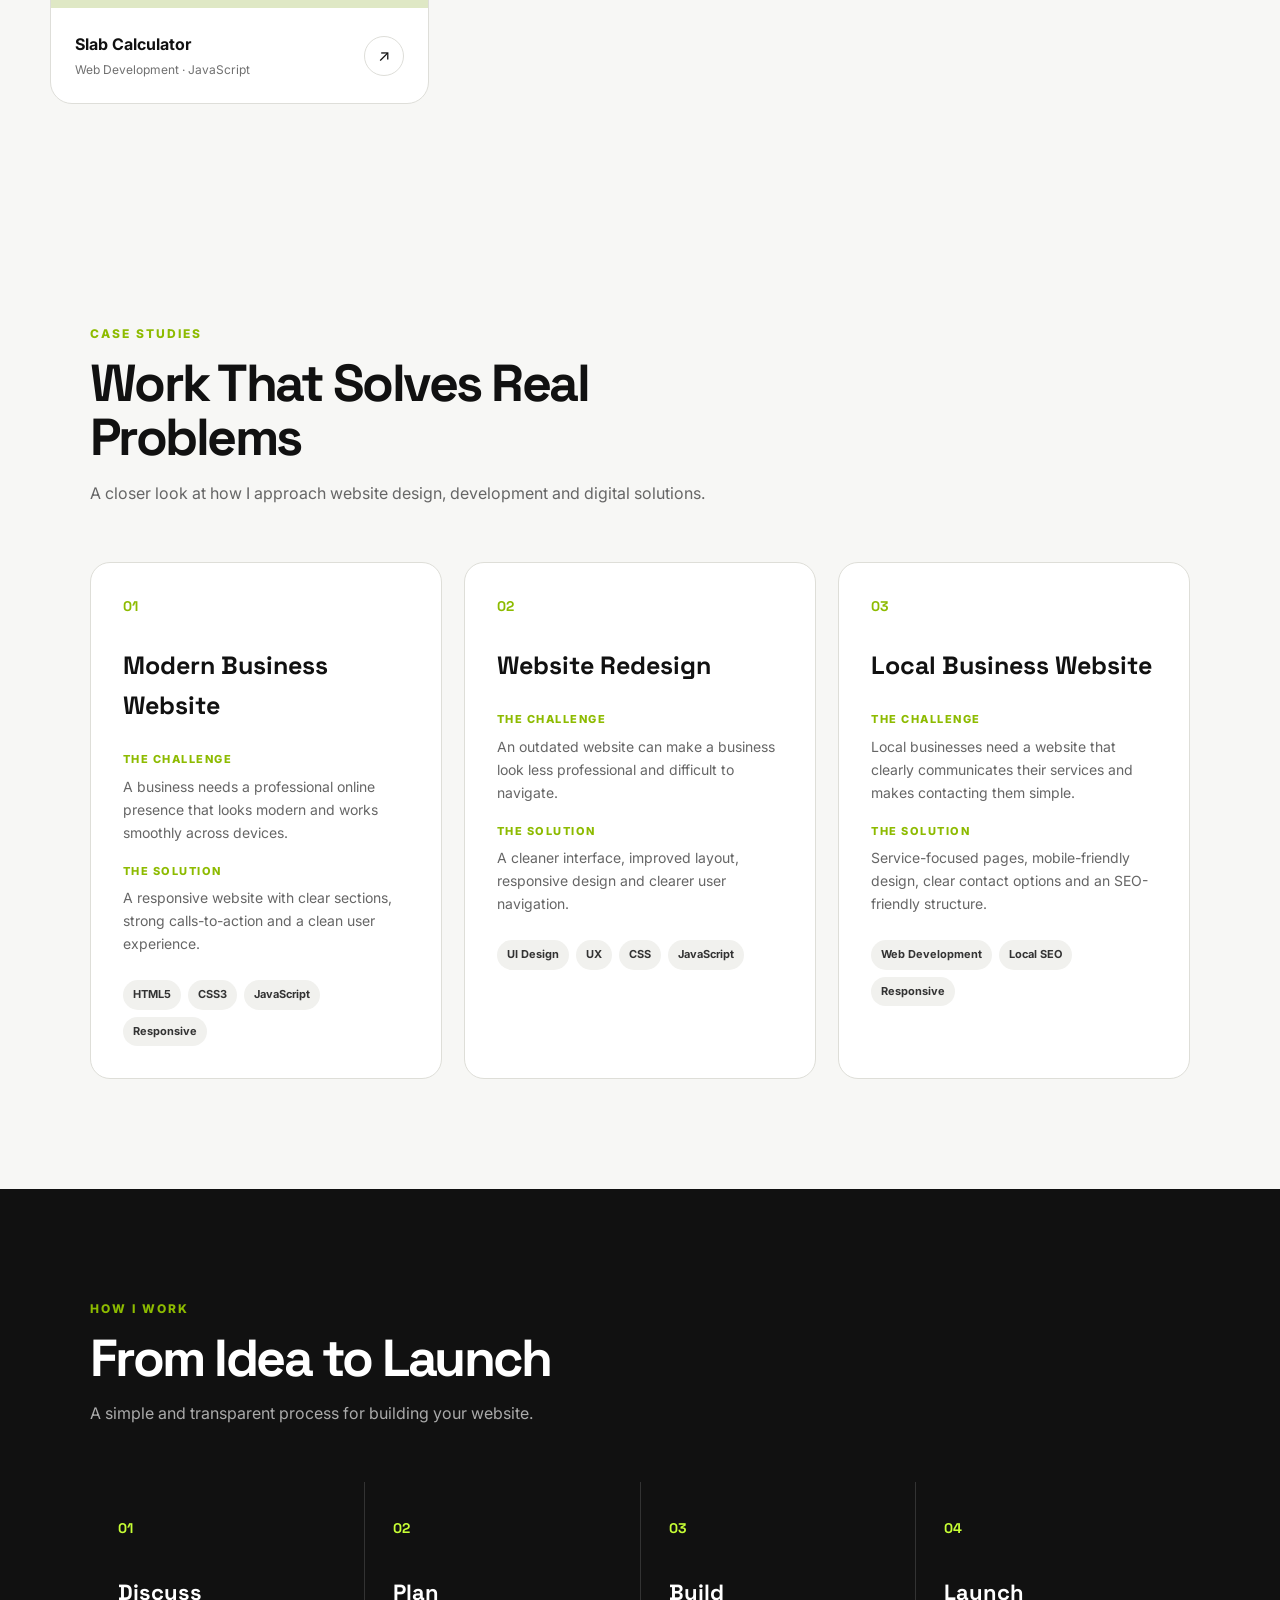
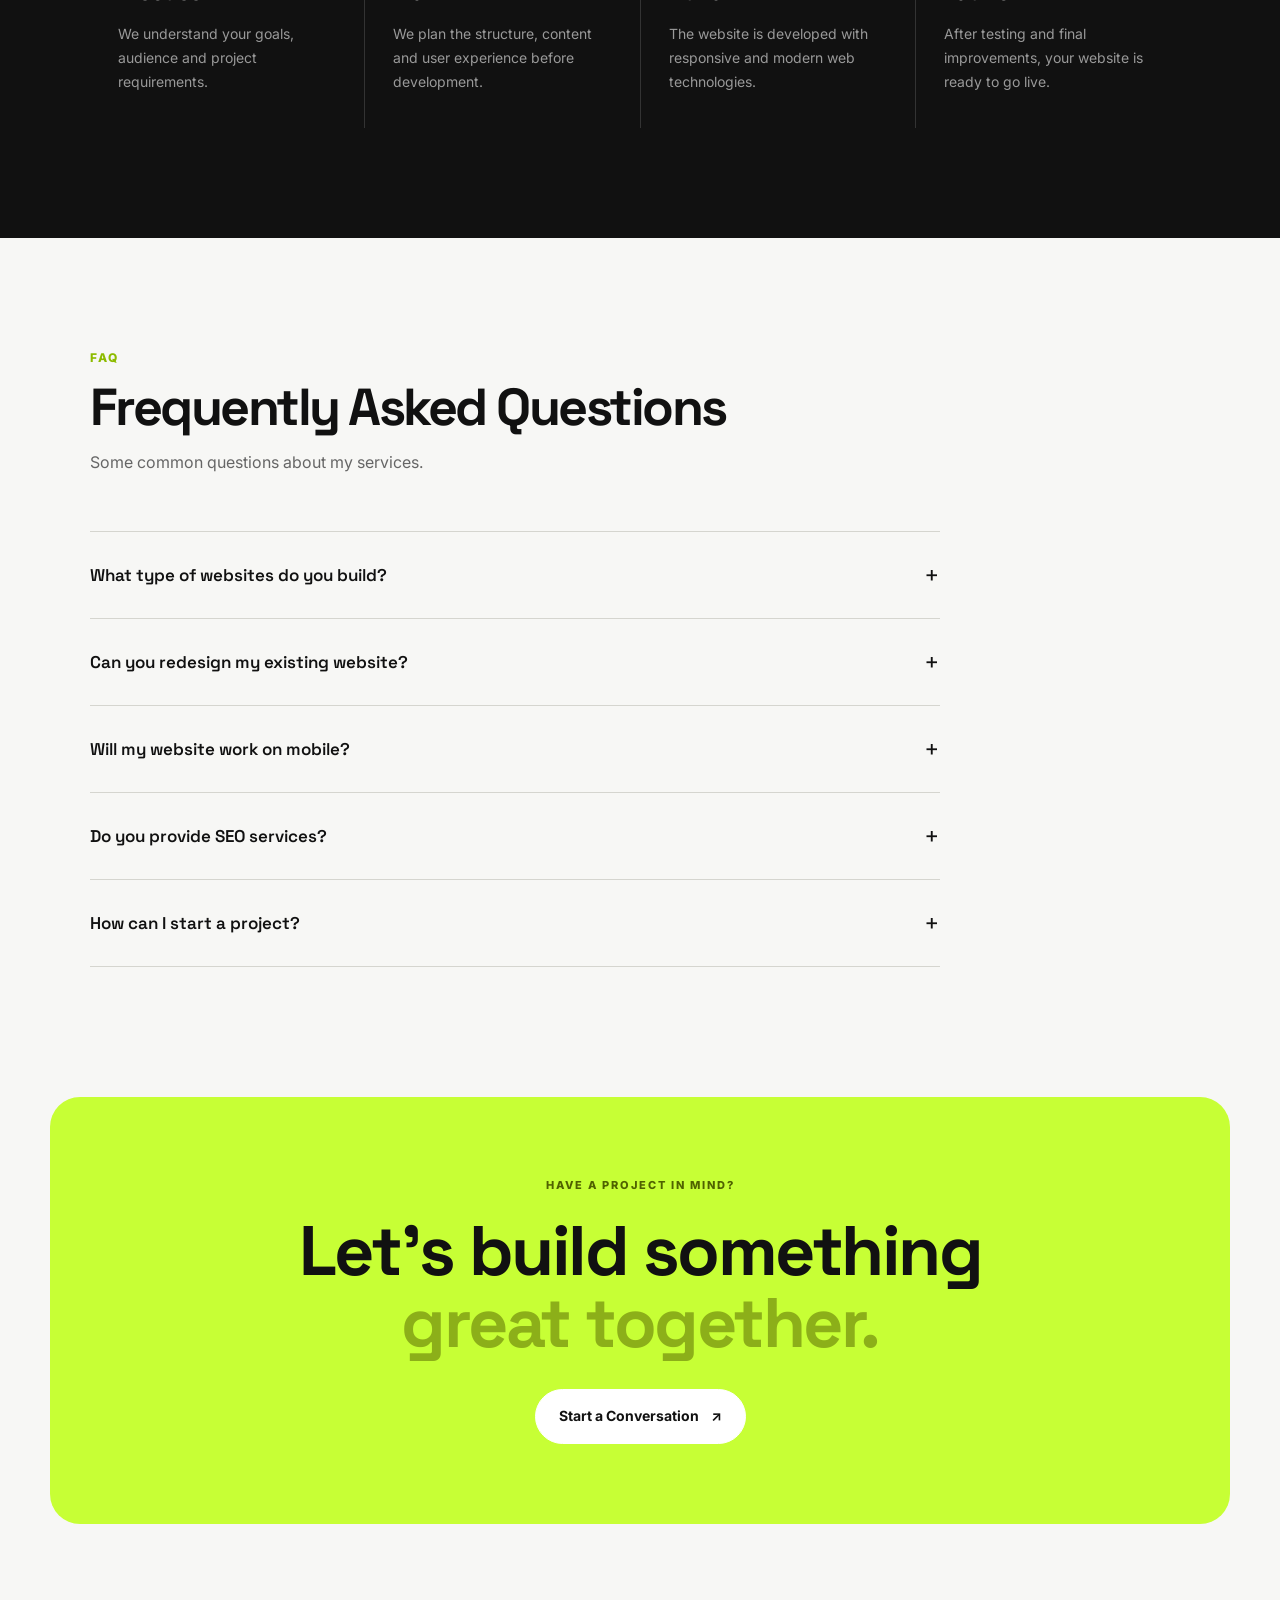
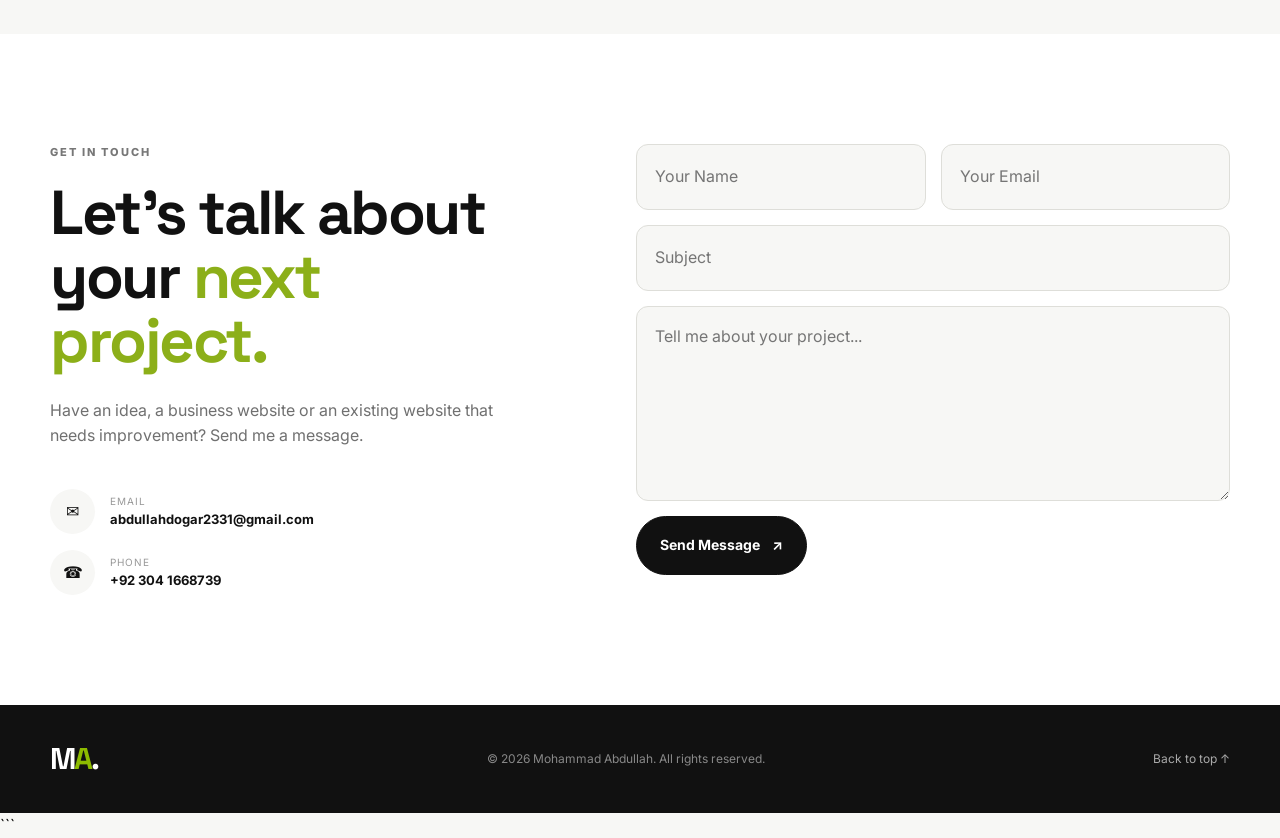
==== commit 69525d44: "Update index.html" ====
--- a/index.html
+++ b/index.html
@@ -1,3 +1,4 @@
+```html
 <!DOCTYPE html>
 <html lang="en">
 <head>
@@ -9,13 +10,16 @@
     <link rel="preconnect" href="https://fonts.googleapis.com">
     <link rel="preconnect" href="https://fonts.gstatic.com" crossorigin>
     <link href="https://fonts.googleapis.com/css2?family=Inter:wght@400;500;600;700;800&family=Space+Grotesk:wght@500;600;700&display=swap" rel="stylesheet">
+
     <link rel="stylesheet" href="style.css">
 </head>
+
 <body>
 
     <!-- Header -->
     <header class="header" id="header">
         <nav class="navbar container">
+
             <a href="#home" class="logo">M<span>A</span>.</a>
 
             <button class="menu-toggle" id="menuToggle" aria-label="Open navigation">
@@ -33,21 +37,38 @@
                 <li><a href="#contact" class="nav-link">Contact</a></li>
             </ul>
 
-            <a href="#contact" class="nav-button">Let's Talk <span>↗</span></a>
+            <a href="#contact" class="nav-button">
+                Let's Talk <span>↗</span>
+            </a>
+
         </nav>
     </header>
 
+
     <main>
-        <!-- Hero -->
+
+        <!-- =========================================
+             HERO
+        ========================================== -->
+
         <section class="hero section" id="home">
+
             <div class="hero-glow glow-one"></div>
             <div class="hero-glow glow-two"></div>
 
             <div class="container hero-grid">
+
                 <div class="hero-content reveal">
-                    <p class="eyebrow"><span class="dot"></span> Available for new projects</p>
-
-                    <h1>Hi, I'm <span>Mohammad Abdullah</span><br>Web Developer.</h1>
+
+                    <p class="eyebrow">
+                        <span class="dot"></span>
+                        Available for new projects
+                    </p>
+
+                    <h1>
+                        Hi, I'm <span>Mohammad Abdullah</span><br>
+                        Web Developer.
+                    </h1>
 
                     <p class="hero-text">
                         I build modern, responsive and user-friendly websites
@@ -55,497 +76,889 @@
                     </p>
 
                     <div class="hero-buttons">
-                        <a href="#projects" class="btn btn-primary">View My Work <span>↗</span></a>
-                        <a href="#contact" class="btn btn-outline">Contact Me</a>
+
+                        <a href="#projects" class="btn btn-primary">
+                            View My Work <span>↗</span>
+                        </a>
+
+                        <a href="#contact" class="btn btn-outline">
+                            Contact Me
+                        </a>
+
                     </div>
 
                     <div class="hero-meta">
+
                         <div>
                             <strong>Web</strong>
                             <span>Development</span>
                         </div>
+
                         <div>
                             <strong>Modern</strong>
                             <span>Responsive Design</span>
                         </div>
+
                         <div>
                             <strong>Focused</strong>
                             <span>On Your Goals</span>
                         </div>
-                    </div>
-                </div>
+
+                    </div>
+
+                </div>
+
 
                 <div class="hero-image-wrap reveal">
+
                     <div class="image-frame">
+
                         <div class="image-decoration"></div>
-                       <img src="WhatsApp Image 2026-09-03 at 12.23.38 AM.jpeg" alt="Mohammad Abdullah - Web Developer">
-                    </div>
+
+                        <img
+                            src="WhatsApp Image 2026-09-03 at 12.23.38 AM.jpeg"
+                            alt="Mohammad Abdullah - Web Developer"
+                        >
+
+                    </div>
+
                     <div class="floating-card">
+
                         <span class="card-icon">✦</span>
+
                         <div>
                             <strong>Creative Developer</strong>
                             <small>Building digital experiences</small>
                         </div>
-                    </div>
-                </div>
+
+                    </div>
+
+                </div>
+
             </div>
         </section>
 
-        <!-- About -->
+
+        <!-- =========================================
+             ABOUT
+        ========================================== -->
+
         <section class="about section" id="about">
+
             <div class="container two-column">
+
                 <div class="section-heading reveal">
+
                     <p class="eyebrow">About Me</p>
-                    <h2>Turning ideas into <span>digital experiences.</span></h2>
-                </div>
+
+                    <h2>
+                        Turning ideas into
+                        <span>digital experiences.</span>
+                    </h2>
+
+                </div>
+
 
                 <div class="about-content reveal">
+
                     <p>
                         I'm Mohammad Abdullah, a Web Developer focused on creating
                         clean, professional and responsive websites. I care about
                         both the visual experience and the functionality behind it.
                     </p>
+
                     <p>
                         My goal is simple: build websites that look professional,
                         work smoothly and give visitors a great experience on
                         desktop, tablet and mobile.
                     </p>
 
-                    <a href="#contact" class="text-link">Let's work together <span>→</span></a>
-                </div>
-            </div>
+                    <a href="#contact" class="text-link">
+                        Let's work together <span>→</span>
+                    </a>
+
+                </div>
+
+            </div>
+
         </section>
 
-        <!-- Services -->
+
+        <!-- =========================================
+             SERVICES
+        ========================================== -->
+
         <section class="services section" id="services">
+
             <div class="container">
+
                 <div class="section-top reveal">
+
                     <div>
+
                         <p class="eyebrow">What I Do</p>
-                        <h2>My <span>Services</span></h2>
-                    </div>
+
+                        <h2>
+                            My <span>Services</span>
+                        </h2>
+
+                    </div>
+
                     <p class="section-description">
                         Professional web solutions designed around your business,
                         brand and audience.
                     </p>
-                </div>
+
+                </div>
+
 
                 <div class="service-grid">
+
                     <article class="service-card reveal">
+
                         <div class="service-number">01</div>
+
                         <div class="service-icon">&lt;/&gt;</div>
-                        <img src="ChatGPT Image Sep 6, 2026, 04_58_15 PM.png" alt="Web Development">
+
+                        <img
+                            src="ChatGPT Image Sep 6, 2026, 04_58_15 PM.png"
+                            alt="Web Development"
+                        >
+
                         <h3>Web Development</h3>
-                        <p>Fast, responsive and functional websites built with clean code.</p>
+
+                        <p>
+                            Fast, responsive and functional websites built with clean code.
+                        </p>
+
                     </article>
 
+
                     <article class="service-card reveal">
+
                         <div class="service-number">02</div>
+
                         <div class="service-icon">◈</div>
-                        <img src="Modern Furniture Website UI Design _ eCommerce Landing Page Inspiration.jpeg" alt="Website Design">
+
+                        <img
+                            src="Modern Furniture Website UI Design _ eCommerce Landing Page Inspiration.jpeg"
+                            alt="Website Design"
+                        >
+
                         <h3>Website Design</h3>
-                        <p>Modern layouts and user-focused interfaces that look professional.</p>
+
+                        <p>
+                            Modern layouts and user-focused interfaces that look professional.
+                        </p>
+
                     </article>
 
+
                     <article class="service-card reveal">
+
                         <div class="service-number">03</div>
+
                         <div class="service-icon">↗</div>
-                        <img src="A clean redesign can double your trust, double your conversions_.jpeg" alt="Website Redesign">
+
+                        <img
+                            src="A clean redesign can double your trust, double your conversions_.jpeg"
+                            alt="Website Redesign"
+                        >
+
                         <h3>Website Redesign</h3>
-                        <p>Upgrade outdated websites with a cleaner and more modern experience.</p>
+
+                        <p>
+                            Upgrade outdated websites with a cleaner and more modern experience.
+                        </p>
+
                     </article>
-                </div>
-            </div>
+
+                </div>
+
+            </div>
+
         </section>
 
-        <!-- Skills -->
+
+        <!-- =========================================
+             SKILLS
+        ========================================== -->
+
         <section class="skills section">
+
             <div class="container skills-box reveal">
+
                 <div>
+
                     <p class="eyebrow">My Toolkit</p>
-                    <h2>Skills I use to<br><span>build websites.</span></h2>
-                </div>
+
+                    <h2>
+                        Skills I use to<br>
+                        <span>build websites.</span>
+                    </h2>
+
+                </div>
+
 
                 <div class="skill-list">
-                    <div class="skill-item"><span>HTML5</span><b>01</b></div>
-                    <div class="skill-item"><span>CSS3</span><b>02</b></div>
-                    <div class="skill-item"><span>JavaScript</span><b>03</b></div>
-                    <div class="skill-item"><span>Responsive Design</span><b>04</b></div>
-                </div>
-            </div>
+
+                    <div class="skill-item">
+                        <span>HTML5</span>
+                        <b>01</b>
+                    </div>
+
+                    <div class="skill-item">
+                        <span>CSS3</span>
+                        <b>02</b>
+                    </div>
+
+                    <div class="skill-item">
+                        <span>JavaScript</span>
+                        <b>03</b>
+                    </div>
+
+                    <div class="skill-item">
+                        <span>Responsive Design</span>
+                        <b>04</b>
+                    </div>
+
+                </div>
+
+            </div>
+
         </section>
 
-       ```html
-<!-- Projects -->
-<section class="projects section" id="projects">
-    <div class="container">
-        <div class="section-top reveal">
-            <div>
-                <p class="eyebrow">Selected Work</p>
-                <h2>Recent <span>Projects</span></h2>
-            </div>
-            <p class="section-description">
-                A selection of web projects built with a focus on
-                functionality, responsive design and user experience.
-            </p>
-        </div>
-
-        <div class="project-grid">
-
-            <!-- Slab Calculator -->
-            <article class="project-card reveal">
-                <div class="project-preview preview-one">
-                    <div class="preview-content">
-                        <span>WEB TOOL</span>
-                        <h3>Slab Calculator</h3>
-                        <div class="preview-line"></div>
-                    </div>
-                </div>
-
-                <div class="project-info">
+
+        <!-- =========================================
+             PROJECTS
+        ========================================== -->
+
+        <section class="projects section" id="projects">
+
+            <div class="container">
+
+                <div class="section-top reveal">
+
                     <div>
-                        <h3>Slab Calculator</h3>
-                        <p>Web Development · JavaScript</p>
-                    </div>
-
-                    <a 
-                        href="https://abdullahdogar2331-beep.github.io/concrete-slab-calculator/#top"
-                        target="_blank"
-                        rel="noopener noreferrer"
-                        aria-label="View Slab Calculator project"
-                    >↗</a>
-                </div>
-            </article>
-
-        </div>
-    </div>
-</section>
-```
+
+                        <p class="eyebrow">Selected Work</p>
+
+                        <h2>
+                            Recent <span>Projects</span>
+                        </h2>
+
+                    </div>
+
+                    <p class="section-description">
+                        A selection of web projects built with a focus on
+                        functionality, responsive design and user experience.
+                    </p>
+
+                </div>
+
+
+                <div class="project-grid">
+
+                    <!-- Slab Calculator -->
+                    <article class="project-card reveal">
+
+                        <div class="project-preview preview-one website-preview">
+
+                            <iframe
+                                src="https://abdullahdogar2331-beep.github.io/concrete-slab-calculator/"
+                                title="Slab Calculator Website Preview"
+                                loading="lazy">
+                            </iframe>
+
+                            <div class="preview-overlay"></div>
+
+                        </div>
+
+
+                        <div class="project-info">
+
+                            <div>
+
+                                <h3>Slab Calculator</h3>
+
+                                <p>
+                                    Web Development · JavaScript
+                                </p>
+
+                            </div>
+
+
+                            <a
+                                href="https://abdullahdogar2331-beep.github.io/concrete-slab-calculator/#top"
+                                target="_blank"
+                                rel="noopener noreferrer"
+                                aria-label="View Slab Calculator project"
+                            >
+                                ↗
+                            </a>
+
+                        </div>
+
+                    </article>
+
+                </div>
+
+            </div>
+
+        </section>
+
 
         <!-- =========================================
-     CASE STUDIES
-========================================= -->
-
-<section class="case-studies reveal" id="case-studies">
-
-    <div class="section-heading">
-        <span>CASE STUDIES</span>
-        <h2>Work That Solves Real Problems</h2>
-        <p>
-            A closer look at how I approach website design,
-            development and digital solutions.
-        </p>
-    </div>
-
-    <div class="case-grid">
-
-        <article class="case-card">
-            <div class="case-number">01</div>
-
-            <h3>Modern Business Website</h3>
-
-            <p class="case-label">The Challenge</p>
-            <p>
-                A business needs a professional online presence
-                that looks modern and works smoothly across devices.
-            </p>
-
-            <p class="case-label">The Solution</p>
-            <p>
-                A responsive website with clear sections,
-                strong calls-to-action and a clean user experience.
-            </p>
-
-            <div class="case-tech">
-                <span>HTML5</span>
-                <span>CSS3</span>
-                <span>JavaScript</span>
-                <span>Responsive</span>
-            </div>
-        </article>
-
-
-        <article class="case-card">
-            <div class="case-number">02</div>
-
-            <h3>Website Redesign</h3>
-
-            <p class="case-label">The Challenge</p>
-            <p>
-                An outdated website can make a business look less
-                professional and difficult to navigate.
-            </p>
-
-            <p class="case-label">The Solution</p>
-            <p>
-                A cleaner interface, improved layout, responsive
-                design and clearer user navigation.
-            </p>
-
-            <div class="case-tech">
-                <span>UI Design</span>
-                <span>UX</span>
-                <span>CSS</span>
-                <span>JavaScript</span>
-            </div>
-        </article>
-
-
-        <article class="case-card">
-            <div class="case-number">03</div>
-
-            <h3>Local Business Website</h3>
-
-            <p class="case-label">The Challenge</p>
-            <p>
-                Local businesses need a website that clearly
-                communicates their services and makes contacting
-                them simple.
-            </p>
-
-            <p class="case-label">The Solution</p>
-            <p>
-                Service-focused pages, mobile-friendly design,
-                clear contact options and an SEO-friendly structure.
-            </p>
-
-            <div class="case-tech">
-                <span>Web Development</span>
-                <span>Local SEO</span>
-                <span>Responsive</span>
-            </div>
-        </article>
-
-    </div>
-
-</section>
-
-
-<!-- =========================================
-     HOW I WORK
-========================================= -->
-
-<section class="how-work reveal" id="how-i-work">
-
-    <div class="section-heading">
-        <span>HOW I WORK</span>
-        <h2>From Idea to Launch</h2>
-        <p>
-            A simple and transparent process for building your website.
-        </p>
-    </div>
-
-    <div class="work-grid">
-
-        <div class="work-step">
-            <div class="work-number">01</div>
-            <h3>Discuss</h3>
-            <p>
-                We understand your goals, audience and project
-                requirements.
-            </p>
-        </div>
-
-        <div class="work-step">
-            <div class="work-number">02</div>
-            <h3>Plan</h3>
-            <p>
-                We plan the structure, content and user experience
-                before development.
-            </p>
-        </div>
-
-        <div class="work-step">
-            <div class="work-number">03</div>
-            <h3>Build</h3>
-            <p>
-                The website is developed with responsive and
-                modern web technologies.
-            </p>
-        </div>
-
-        <div class="work-step">
-            <div class="work-number">04</div>
-            <h3>Launch</h3>
-            <p>
-                After testing and final improvements, your website
-                is ready to go live.
-            </p>
-        </div>
-
-    </div>
-
-</section>
-
-
-<!-- =========================================
-     FAQ
-========================================= -->
-
-<section class="faq-section reveal" id="faq">
-
-    <div class="section-heading">
-        <span>FAQ</span>
-        <h2>Frequently Asked Questions</h2>
-        <p>
-            Some common questions about my services.
-        </p>
-    </div>
-
-    <div class="faq-container">
-
-        <details class="faq-item">
-            <summary>
-                What type of websites do you build?
-                <span>+</span>
-            </summary>
-            <p>
-                I build modern, responsive websites for businesses,
-                personal brands and other online projects.
-            </p>
-        </details>
-
-        <details class="faq-item">
-            <summary>
-                Can you redesign my existing website?
-                <span>+</span>
-            </summary>
-            <p>
-                Yes. Existing websites can be redesigned with a
-                cleaner layout, better responsiveness and improved
-                user experience.
-            </p>
-        </details>
-
-        <details class="faq-item">
-            <summary>
-                Will my website work on mobile?
-                <span>+</span>
-            </summary>
-            <p>
-                Yes. Websites are designed to work across desktop,
-                tablet and mobile screen sizes.
-            </p>
-        </details>
-
-        <details class="faq-item">
-            <summary>
-                Do you provide SEO services?
-                <span>+</span>
-            </summary>
-            <p>
-                Local SEO and SEO-friendly website structures can
-                be included depending on the project requirements.
-            </p>
-        </details>
-
-        <details class="faq-item">
-            <summary>
-                How can I start a project?
-                <span>+</span>
-            </summary>
-            <p>
-                Use the contact form or WhatsApp button on this
-                website to get in touch and discuss your project.
-            </p>
-        </details>
-
-    </div>
-
-</section>
-    
-
-        <!-- CTA -->
+             CASE STUDIES
+        ========================================== -->
+
+        <section class="case-studies reveal" id="case-studies">
+
+            <div class="section-heading">
+
+                <span>CASE STUDIES</span>
+
+                <h2>Work That Solves Real Problems</h2>
+
+                <p>
+                    A closer look at how I approach website design,
+                    development and digital solutions.
+                </p>
+
+            </div>
+
+
+            <div class="case-grid">
+
+                <article class="case-card">
+
+                    <div class="case-number">01</div>
+
+                    <h3>Modern Business Website</h3>
+
+                    <p class="case-label">The Challenge</p>
+
+                    <p>
+                        A business needs a professional online presence
+                        that looks modern and works smoothly across devices.
+                    </p>
+
+                    <p class="case-label">The Solution</p>
+
+                    <p>
+                        A responsive website with clear sections,
+                        strong calls-to-action and a clean user experience.
+                    </p>
+
+                    <div class="case-tech">
+
+                        <span>HTML5</span>
+                        <span>CSS3</span>
+                        <span>JavaScript</span>
+                        <span>Responsive</span>
+
+                    </div>
+
+                </article>
+
+
+                <article class="case-card">
+
+                    <div class="case-number">02</div>
+
+                    <h3>Website Redesign</h3>
+
+                    <p class="case-label">The Challenge</p>
+
+                    <p>
+                        An outdated website can make a business look less
+                        professional and difficult to navigate.
+                    </p>
+
+                    <p class="case-label">The Solution</p>
+
+                    <p>
+                        A cleaner interface, improved layout, responsive
+                        design and clearer user navigation.
+                    </p>
+
+                    <div class="case-tech">
+
+                        <span>UI Design</span>
+                        <span>UX</span>
+                        <span>CSS</span>
+                        <span>JavaScript</span>
+
+                    </div>
+
+                </article>
+
+
+                <article class="case-card">
+
+                    <div class="case-number">03</div>
+
+                    <h3>Local Business Website</h3>
+
+                    <p class="case-label">The Challenge</p>
+
+                    <p>
+                        Local businesses need a website that clearly
+                        communicates their services and makes contacting
+                        them simple.
+                    </p>
+
+                    <p class="case-label">The Solution</p>
+
+                    <p>
+                        Service-focused pages, mobile-friendly design,
+                        clear contact options and an SEO-friendly structure.
+                    </p>
+
+                    <div class="case-tech">
+
+                        <span>Web Development</span>
+                        <span>Local SEO</span>
+                        <span>Responsive</span>
+
+                    </div>
+
+                </article>
+
+            </div>
+
+        </section>
+
+
+        <!-- =========================================
+             HOW I WORK
+        ========================================== -->
+
+        <section class="how-work reveal" id="how-i-work">
+
+            <div class="section-heading">
+
+                <span>HOW I WORK</span>
+
+                <h2>From Idea to Launch</h2>
+
+                <p>
+                    A simple and transparent process for building your website.
+                </p>
+
+            </div>
+
+
+            <div class="work-grid">
+
+                <div class="work-step">
+
+                    <div class="work-number">01</div>
+
+                    <h3>Discuss</h3>
+
+                    <p>
+                        We understand your goals, audience and project
+                        requirements.
+                    </p>
+
+                </div>
+
+
+                <div class="work-step">
+
+                    <div class="work-number">02</div>
+
+                    <h3>Plan</h3>
+
+                    <p>
+                        We plan the structure, content and user experience
+                        before development.
+                    </p>
+
+                </div>
+
+
+                <div class="work-step">
+
+                    <div class="work-number">03</div>
+
+                    <h3>Build</h3>
+
+                    <p>
+                        The website is developed with responsive and
+                        modern web technologies.
+                    </p>
+
+                </div>
+
+
+                <div class="work-step">
+
+                    <div class="work-number">04</div>
+
+                    <h3>Launch</h3>
+
+                    <p>
+                        After testing and final improvements, your website
+                        is ready to go live.
+                    </p>
+
+                </div>
+
+            </div>
+
+        </section>
+
+
+        <!-- =========================================
+             FAQ
+        ========================================== -->
+
+        <section class="faq-section reveal" id="faq">
+
+            <div class="section-heading">
+
+                <span>FAQ</span>
+
+                <h2>Frequently Asked Questions</h2>
+
+                <p>
+                    Some common questions about my services.
+                </p>
+
+            </div>
+
+
+            <div class="faq-container">
+
+                <details class="faq-item">
+
+                    <summary>
+                        What type of websites do you build?
+                        <span>+</span>
+                    </summary>
+
+                    <p>
+                        I build modern, responsive websites for businesses,
+                        personal brands and other online projects.
+                    </p>
+
+                </details>
+
+
+                <details class="faq-item">
+
+                    <summary>
+                        Can you redesign my existing website?
+                        <span>+</span>
+                    </summary>
+
+                    <p>
+                        Yes. Existing websites can be redesigned with a
+                        cleaner layout, better responsiveness and improved
+                        user experience.
+                    </p>
+
+                </details>
+
+
+                <details class="faq-item">
+
+                    <summary>
+                        Will my website work on mobile?
+                        <span>+</span>
+                    </summary>
+
+                    <p>
+                        Yes. Websites are designed to work across desktop,
+                        tablet and mobile screen sizes.
+                    </p>
+
+                </details>
+
+
+                <details class="faq-item">
+
+                    <summary>
+                        Do you provide SEO services?
+                        <span>+</span>
+                    </summary>
+
+                    <p>
+                        Local SEO and SEO-friendly website structures can
+                        be included depending on the project requirements.
+                    </p>
+
+                </details>
+
+
+                <details class="faq-item">
+
+                    <summary>
+                        How can I start a project?
+                        <span>+</span>
+                    </summary>
+
+                    <p>
+                        Use the contact form or WhatsApp button on this
+                        website to get in touch and discuss your project.
+                    </p>
+
+                </details>
+
+            </div>
+
+        </section>
+
+
+        <!-- =========================================
+             CTA
+        ========================================== -->
+
         <section class="cta section">
+
             <div class="container cta-box reveal">
-                <p class="eyebrow">Have a project in mind?</p>
-                <h2>Let's build something <span>great together.</span></h2>
-                <a href="#contact" class="btn btn-light">Start a Conversation <span>↗</span></a>
-            </div>
+
+                <p class="eyebrow">
+                    Have a project in mind?
+                </p>
+
+                <h2>
+                    Let's build something
+                    <span>great together.</span>
+                </h2>
+
+                <a href="#contact" class="btn btn-light">
+                    Start a Conversation <span>↗</span>
+                </a>
+
+            </div>
+
         </section>
 
-        <!-- Contact -->
+
+        <!-- =========================================
+             CONTACT
+        ========================================== -->
+
         <section class="contact section" id="contact">
+
             <div class="container contact-grid">
+
                 <div class="contact-copy reveal">
-                    <p class="eyebrow">Get In Touch</p>
-                    <h2>Let's talk about your <span>next project.</span></h2>
+
+                    <p class="eyebrow">
+                        Get In Touch
+                    </p>
+
+                    <h2>
+                        Let's talk about your
+                        <span>next project.</span>
+                    </h2>
+
                     <p>
                         Have an idea, a business website or an existing website
                         that needs improvement? Send me a message.
                     </p>
 
+
                     <div class="contact-details">
+
                         <a href="mailto:abdullahdogar2331@gmail.com">
+
                             <span>✉</span>
-                            <div><small>Email</small><strong>abdullahdogar2331@gmail.com</strong></div>
+
+                            <div>
+                                <small>Email</small>
+                                <strong>abdullahdogar2331@gmail.com</strong>
+                            </div>
+
                         </a>
+
+
                         <a href="tel:+923041668739">
+
                             <span>☎</span>
-                            <div><small>Phone</small><strong>+92 304 1668739</strong></div>
+
+                            <div>
+                                <small>Phone</small>
+                                <strong>+92 304 1668739</strong>
+                            </div>
+
                         </a>
-                    </div>
-                </div>
-
-                <form class="contact-form reveal" id="contactForm"
-      action="https://formsubmit.co/abdullahdogar2331@gmail.com"
-      method="POST">
+
+                    </div>
+
+                </div>
+
+
+                <form
+                    class="contact-form reveal"
+                    id="contactForm"
+                    action="https://formsubmit.co/abdullahdogar2331@gmail.com"
+                    method="POST"
+                >
+
                     <div class="form-row">
-                        <input type="text" id="name" name="name" placeholder="Your Name" required>
-                        <input type="email" id="email" name="email" placeholder="Your Email" required>
-                    </div>
-                   <input type="text" id="subject" name="subject" placeholder="Subject" required>
-                    <textarea id="message" name="message" rows="6" placeholder="Tell me about your project..." required></textarea>
-                    <button type="submit" class="btn btn-primary">Send Message <span>↗</span></button>
+
+                        <input
+                            type="text"
+                            id="name"
+                            name="name"
+                            placeholder="Your Name"
+                            required
+                        >
+
+                        <input
+                            type="email"
+                            id="email"
+                            name="email"
+                            placeholder="Your Email"
+                            required
+                        >
+
+                    </div>
+
+
+                    <input
+                        type="text"
+                        id="subject"
+                        name="subject"
+                        placeholder="Subject"
+                        required
+                    >
+
+
+                    <textarea
+                        id="message"
+                        name="message"
+                        rows="6"
+                        placeholder="Tell me about your project..."
+                        required
+                    ></textarea>
+
+
+                    <button type="submit" class="btn btn-primary">
+                        Send Message <span>↗</span>
+                    </button>
+
                     <p class="form-status" id="formStatus"></p>
+
                 </form>
-            </div>
+
+            </div>
+
         </section>
+
     </main>
 
-    <!-- Footer -->
+
+    <!-- =========================================
+         FOOTER
+    ========================================== -->
+
     <footer class="footer">
+
         <div class="container footer-inner">
-            <a href="#home" class="logo">M<span>A</span>.</a>
-            <p>© <span id="year"></span> Mohammad Abdullah. All rights reserved.</p>
-            <a href="#home" class="back-top">Back to top ↑</a>
+
+            <a href="#home" class="logo">
+                M<span>A</span>.
+            </a>
+
+            <p>
+                © <span id="year"></span>
+                Mohammad Abdullah. All rights reserved.
+            </p>
+
+            <a href="#home" class="back-top">
+                Back to top ↑
+            </a>
+
         </div>
+
     </footer>
 
-    
-    <!-- AI Chatbot -->
-<div class="ai-chatbot">
-    <button id="aiChatButton">🤖 Ask Abdullah AI</button>
-
-    <div class="ai-chat-box" id="aiChatBox">
-        <div class="ai-chat-header">
-            <span>🤖 Abdullah AI</span>
-            <button id="aiCloseButton">×</button>
+
+    <!-- =========================================
+         AI CHATBOT
+    ========================================== -->
+
+    <div class="ai-chatbot">
+
+        <button id="aiChatButton">
+            🤖 Ask Abdullah AI
+        </button>
+
+
+        <div class="ai-chat-box" id="aiChatBox">
+
+            <div class="ai-chat-header">
+
+                <span>
+                    🤖 Abdullah AI
+                </span>
+
+                <button id="aiCloseButton">
+                    ×
+                </button>
+
+            </div>
+
+
+            <div class="ai-chat-messages" id="aiMessages">
+
+                <div class="ai-message ai-bot">
+                    Hi! 👋 I'm Abdullah's AI assistant. How can I help you?
+                </div>
+
+            </div>
+
+
+            <div class="ai-chat-input">
+
+                <input
+                    type="text"
+                    id="aiInput"
+                    placeholder="Ask me something..."
+                >
+
+                <button id="aiSendButton">
+                    Send
+                </button>
+
+            </div>
+
         </div>
 
-        <div class="ai-chat-messages" id="aiMessages">
-            <div class="ai-message ai-bot">
-                Hi! 👋 I'm Abdullah's AI assistant. How can I help you?
-            </div>
-        </div>
-
-        <div class="ai-chat-input">
-            <input type="text" id="aiInput" placeholder="Ask me something..." />
-            <button id="aiSendButton">Send</button>
-        </div>
     </div>
-</div>
+
+
     <script src="script.js"></script>
-    <!-- WhatsApp Contact Button -->
-<a
-    href="https://wa.me/923041668739"
-    class="whatsapp-button"
-    target="_blank"
-    rel="noopener noreferrer"
-    aria-label="Contact Mohammad Abdullah on WhatsApp"
->
-    <span class="whatsapp-icon">☏</span>
-    <span class="whatsapp-text">WhatsApp</span>
-</a>
+
+
+    <!-- =========================================
+         WHATSAPP CONTACT BUTTON
+    ========================================== -->
+
+    <a
+        href="https://wa.me/923041668739"
+        class="whatsapp-button"
+        target="_blank"
+        rel="noopener noreferrer"
+        aria-label="Contact Mohammad Abdullah on WhatsApp"
+    >
+
+        <span class="whatsapp-icon">
+            ☏
+        </span>
+
+        <span class="whatsapp-text">
+            WhatsApp
+        </span>
+
+    </a>
+
 </body>
 </html>
+```
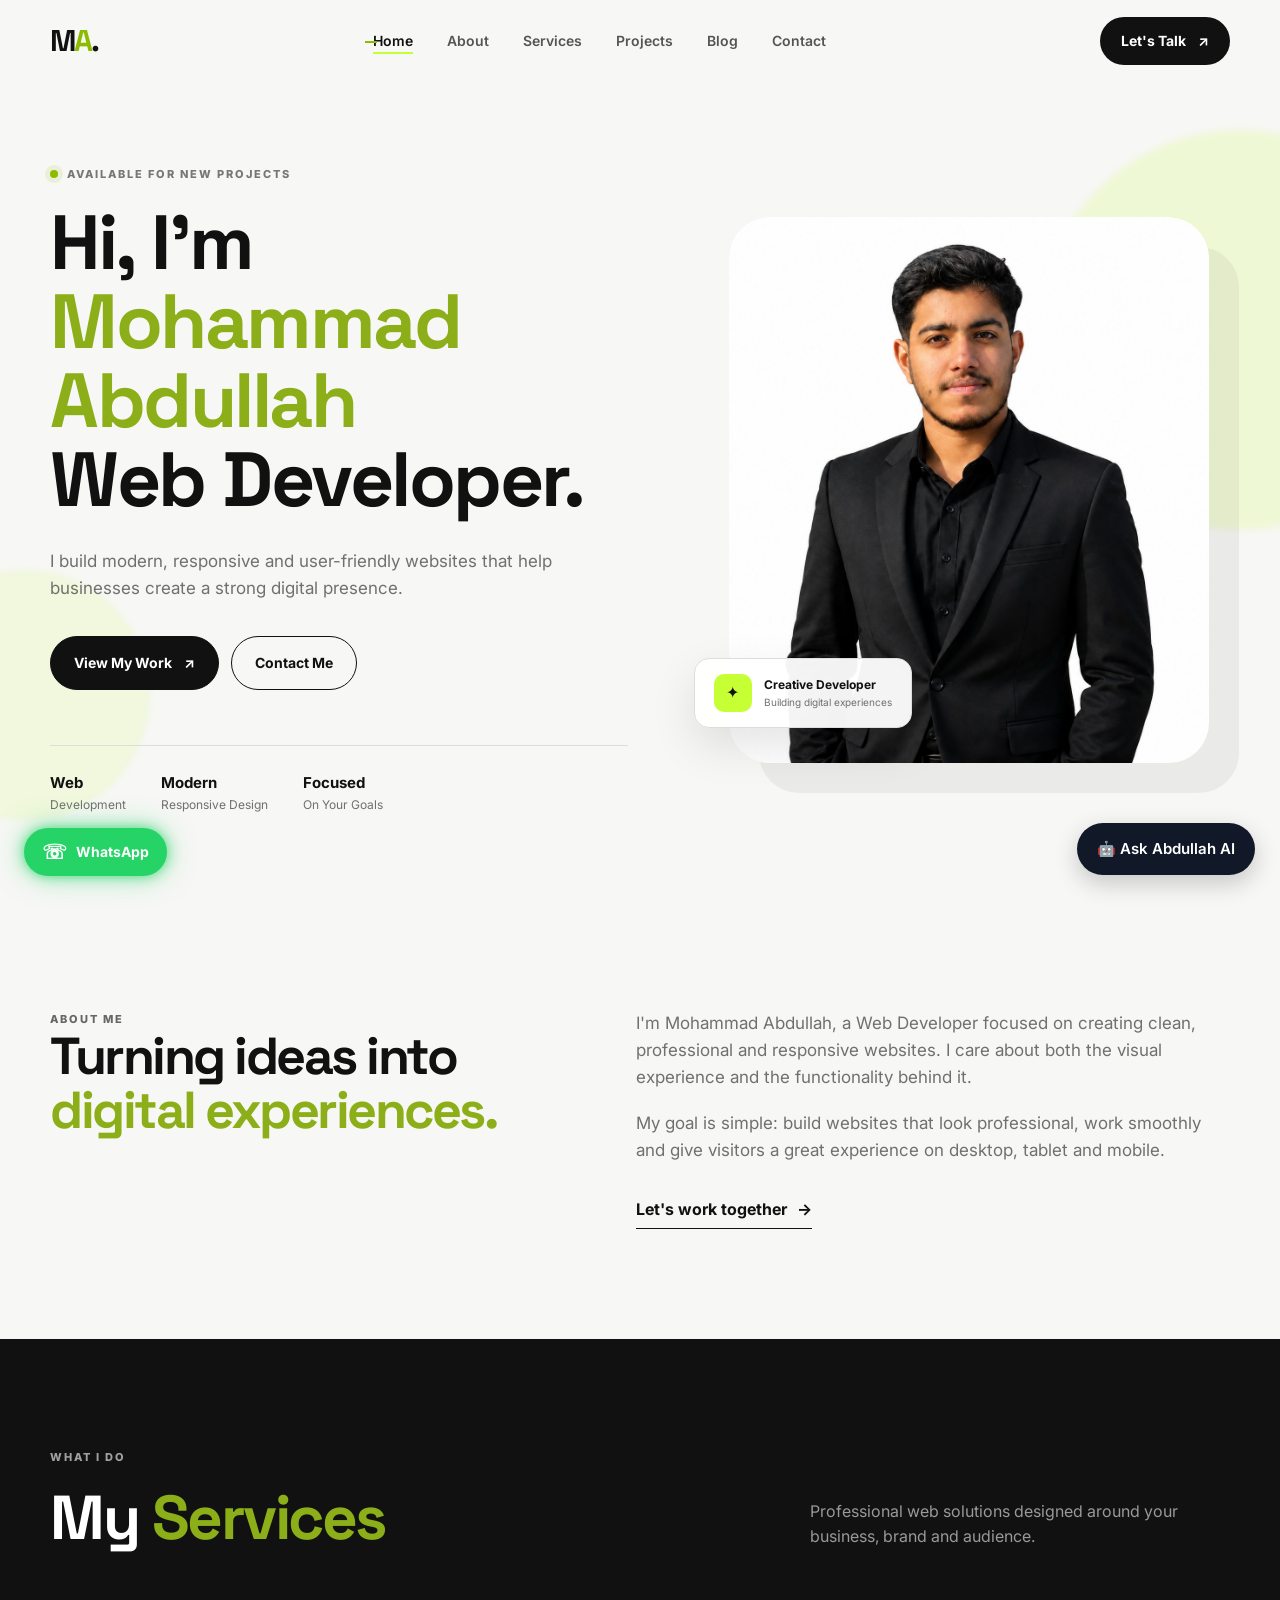
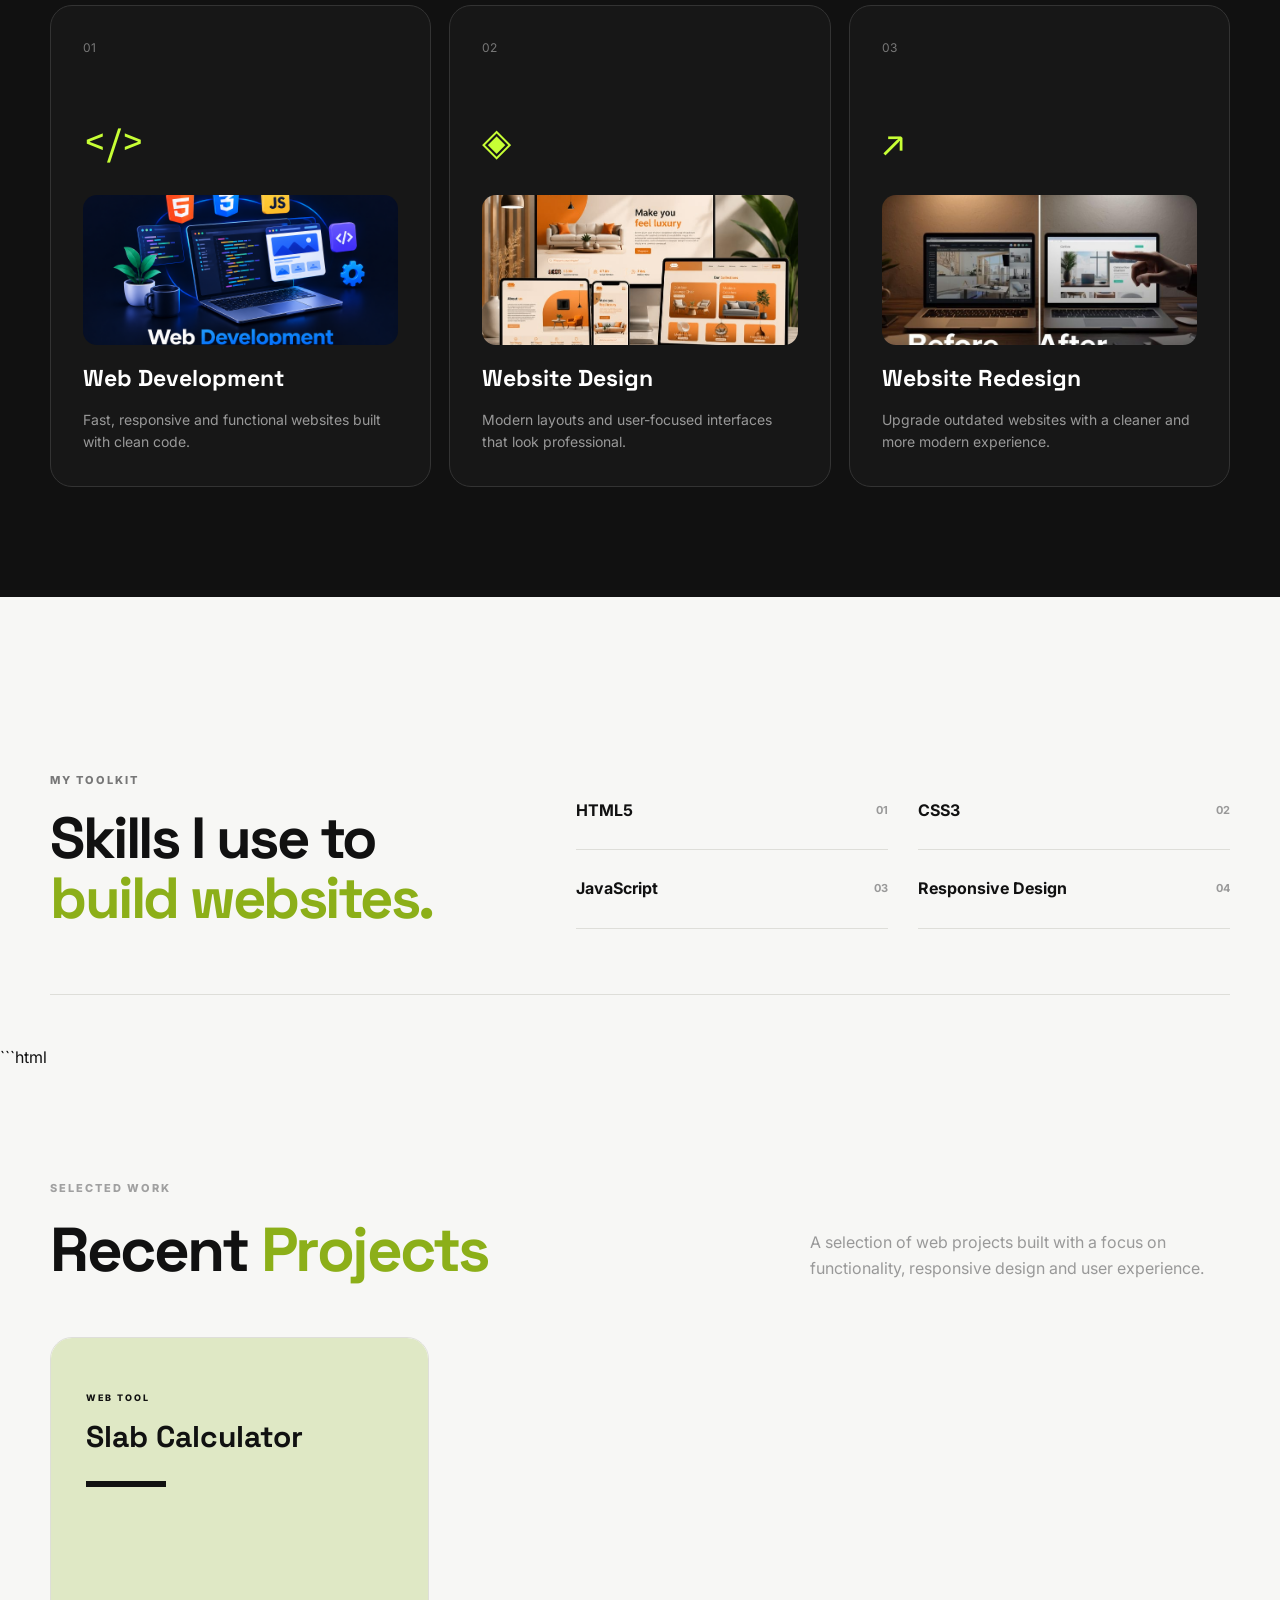
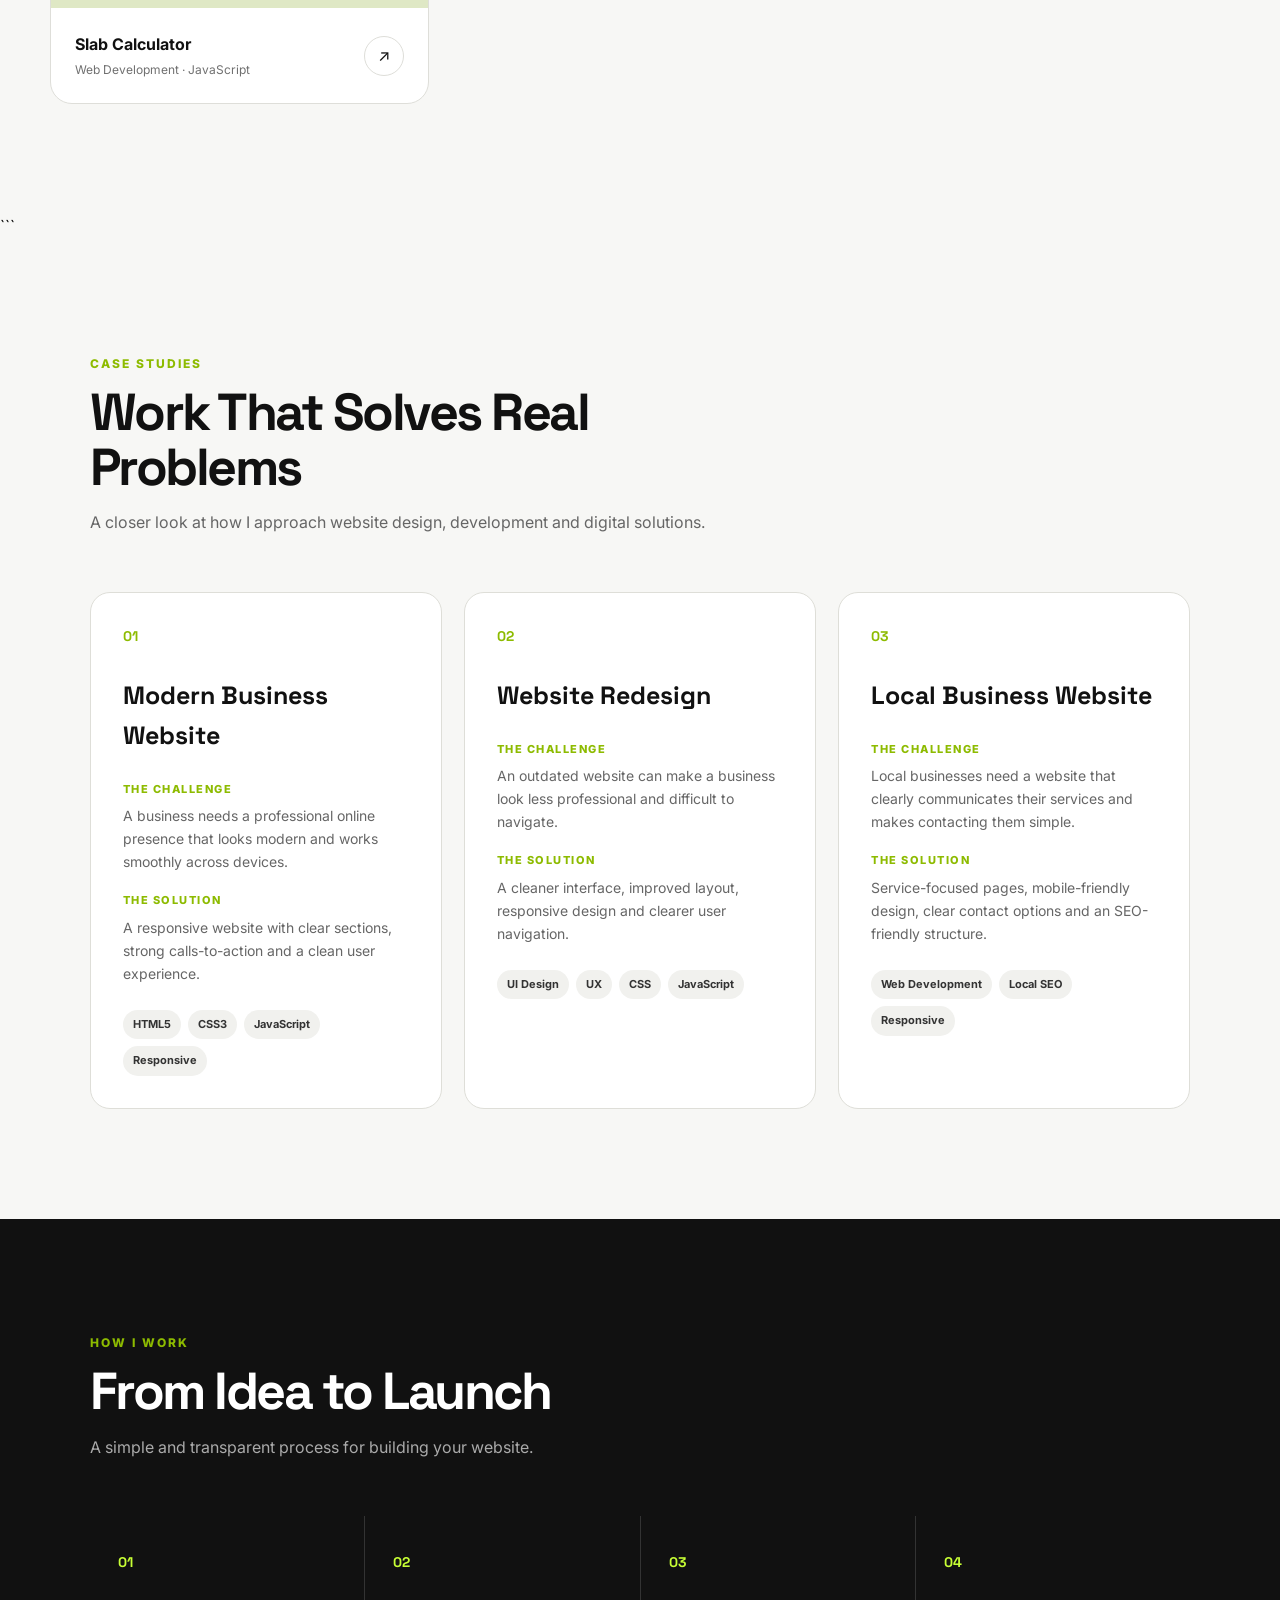
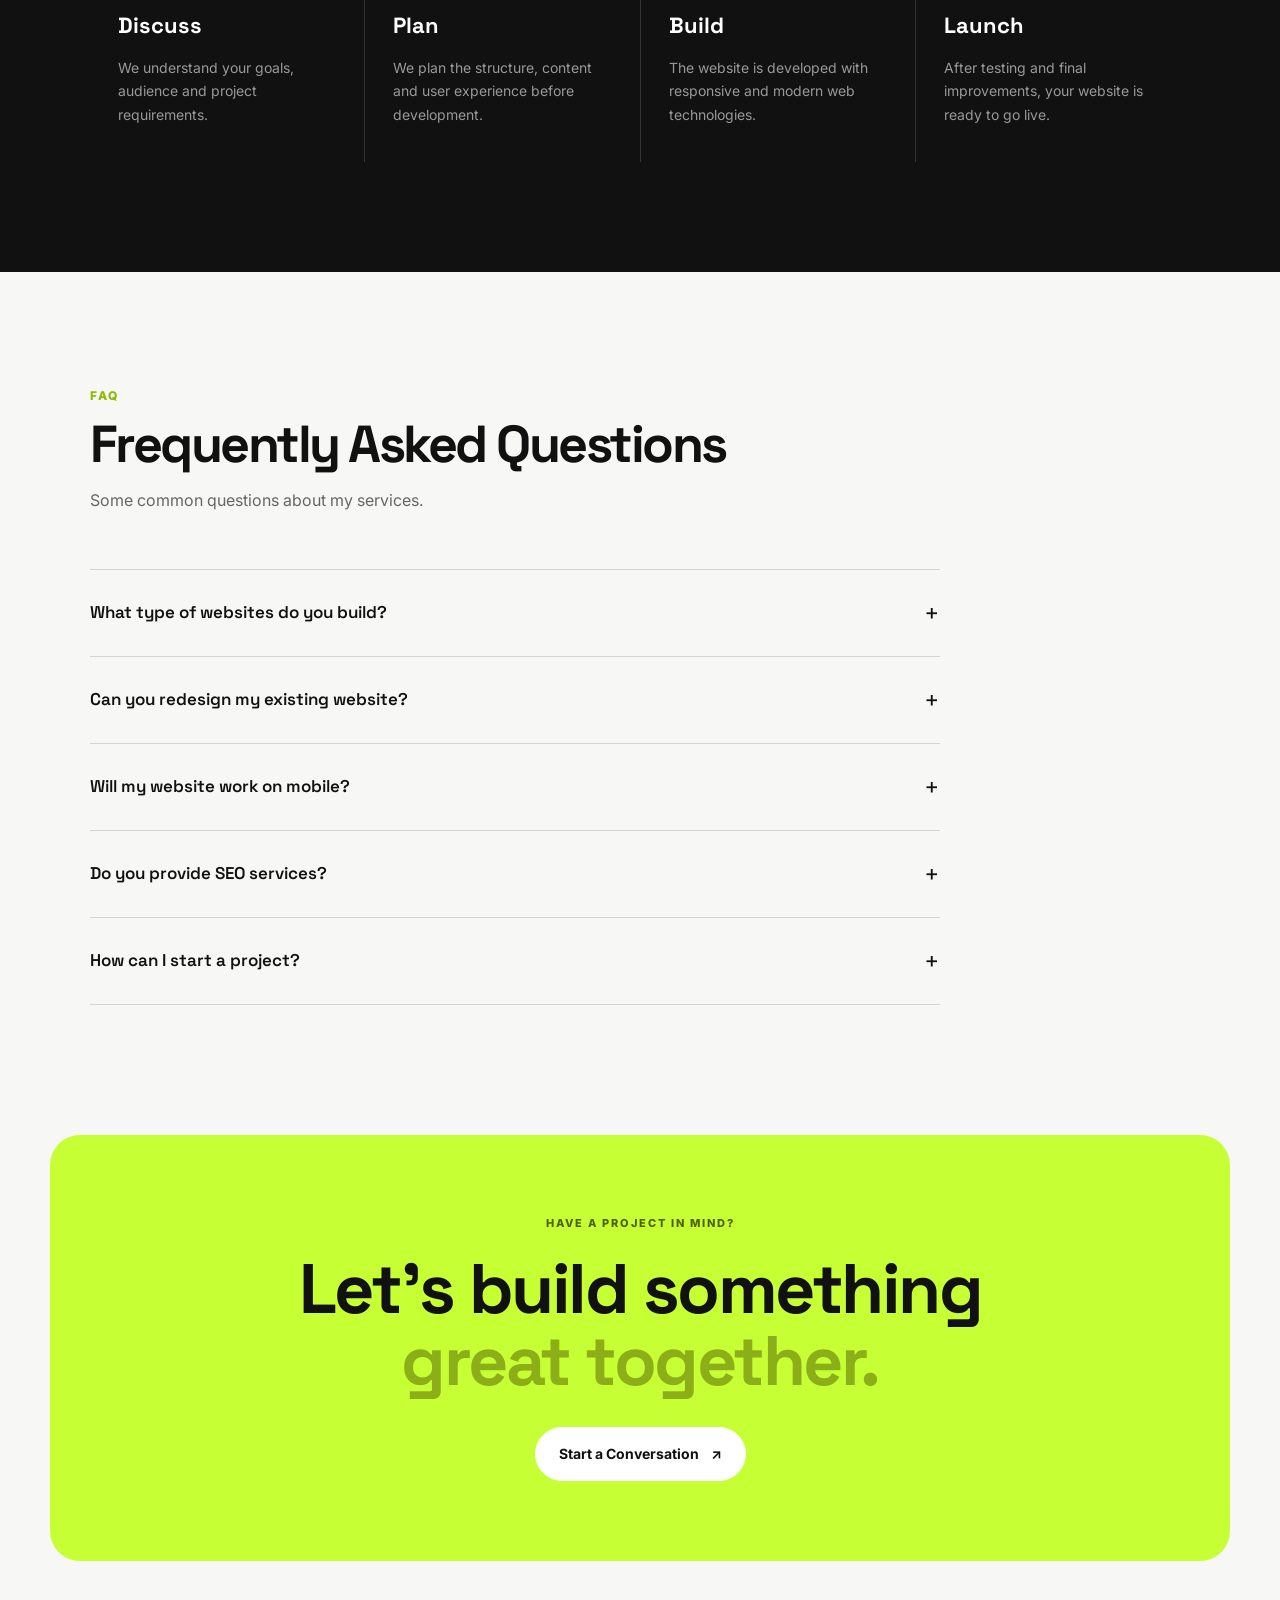
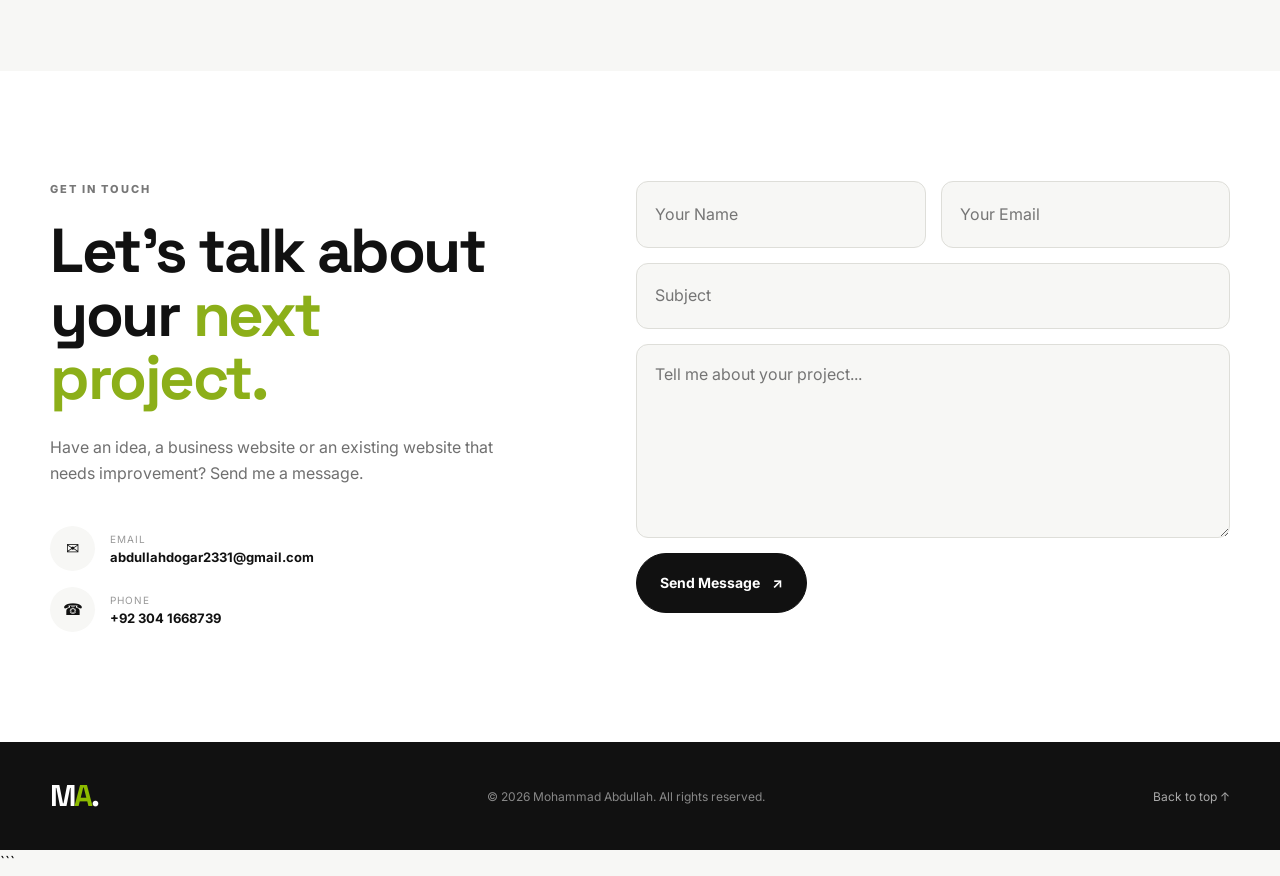
==== commit 9092607d: "Update index.html" ====
--- a/index.html
+++ b/index.html
@@ -1,4 +1,4 @@
-```html
+
 <!DOCTYPE html>
 <html lang="en">
 <head>
@@ -328,84 +328,58 @@
 
         </section>
 
-
-        <!-- =========================================
-             PROJECTS
-        ========================================== -->
-
-        <section class="projects section" id="projects">
-
-            <div class="container">
-
-                <div class="section-top reveal">
-
+```html
+<!-- Projects -->
+<section class="projects section" id="projects">
+    <div class="container">
+
+        <div class="section-top reveal">
+            <div>
+                <p class="eyebrow">Selected Work</p>
+                <h2>Recent <span>Projects</span></h2>
+            </div>
+
+            <p class="section-description">
+                A selection of web projects built with a focus on
+                functionality, responsive design and user experience.
+            </p>
+        </div>
+
+        <div class="project-grid">
+
+            <!-- Slab Calculator -->
+            <article class="project-card reveal">
+
+                <div class="project-preview preview-one">
+                    <div class="preview-content">
+                        <span>WEB TOOL</span>
+                        <h3>Slab Calculator</h3>
+                        <div class="preview-line"></div>
+                    </div>
+                </div>
+
+                <div class="project-info">
                     <div>
-
-                        <p class="eyebrow">Selected Work</p>
-
-                        <h2>
-                            Recent <span>Projects</span>
-                        </h2>
-
-                    </div>
-
-                    <p class="section-description">
-                        A selection of web projects built with a focus on
-                        functionality, responsive design and user experience.
-                    </p>
-
-                </div>
-
-
-                <div class="project-grid">
-
-                    <!-- Slab Calculator -->
-                    <article class="project-card reveal">
-
-                        <div class="project-preview preview-one website-preview">
-
-                            <iframe
-                                src="https://abdullahdogar2331-beep.github.io/concrete-slab-calculator/"
-                                title="Slab Calculator Website Preview"
-                                loading="lazy">
-                            </iframe>
-
-                            <div class="preview-overlay"></div>
-
-                        </div>
-
-
-                        <div class="project-info">
-
-                            <div>
-
-                                <h3>Slab Calculator</h3>
-
-                                <p>
-                                    Web Development · JavaScript
-                                </p>
-
-                            </div>
-
-
-                            <a
-                                href="https://abdullahdogar2331-beep.github.io/concrete-slab-calculator/#top"
-                                target="_blank"
-                                rel="noopener noreferrer"
-                                aria-label="View Slab Calculator project"
-                            >
-                                ↗
-                            </a>
-
-                        </div>
-
-                    </article>
-
-                </div>
-
-            </div>
-
-        </section>
+                        <h3>Slab Calculator</h3>
+                        <p>Web Development · JavaScript</p>
+                    </div>
+
+                    <a
+                        href="https://abdullahdogar2331-beep.github.io/concrete-slab-calculator/#top"
+                        target="_blank"
+                        rel="noopener noreferrer"
+                        aria-label="Visit Slab Calculator"
+                    >
+                        ↗
+                    </a>
+                </div>
+
+            </article>
+
+        </div>
+    </div>
+</section>
+```
 
 
         <!-- =========================================
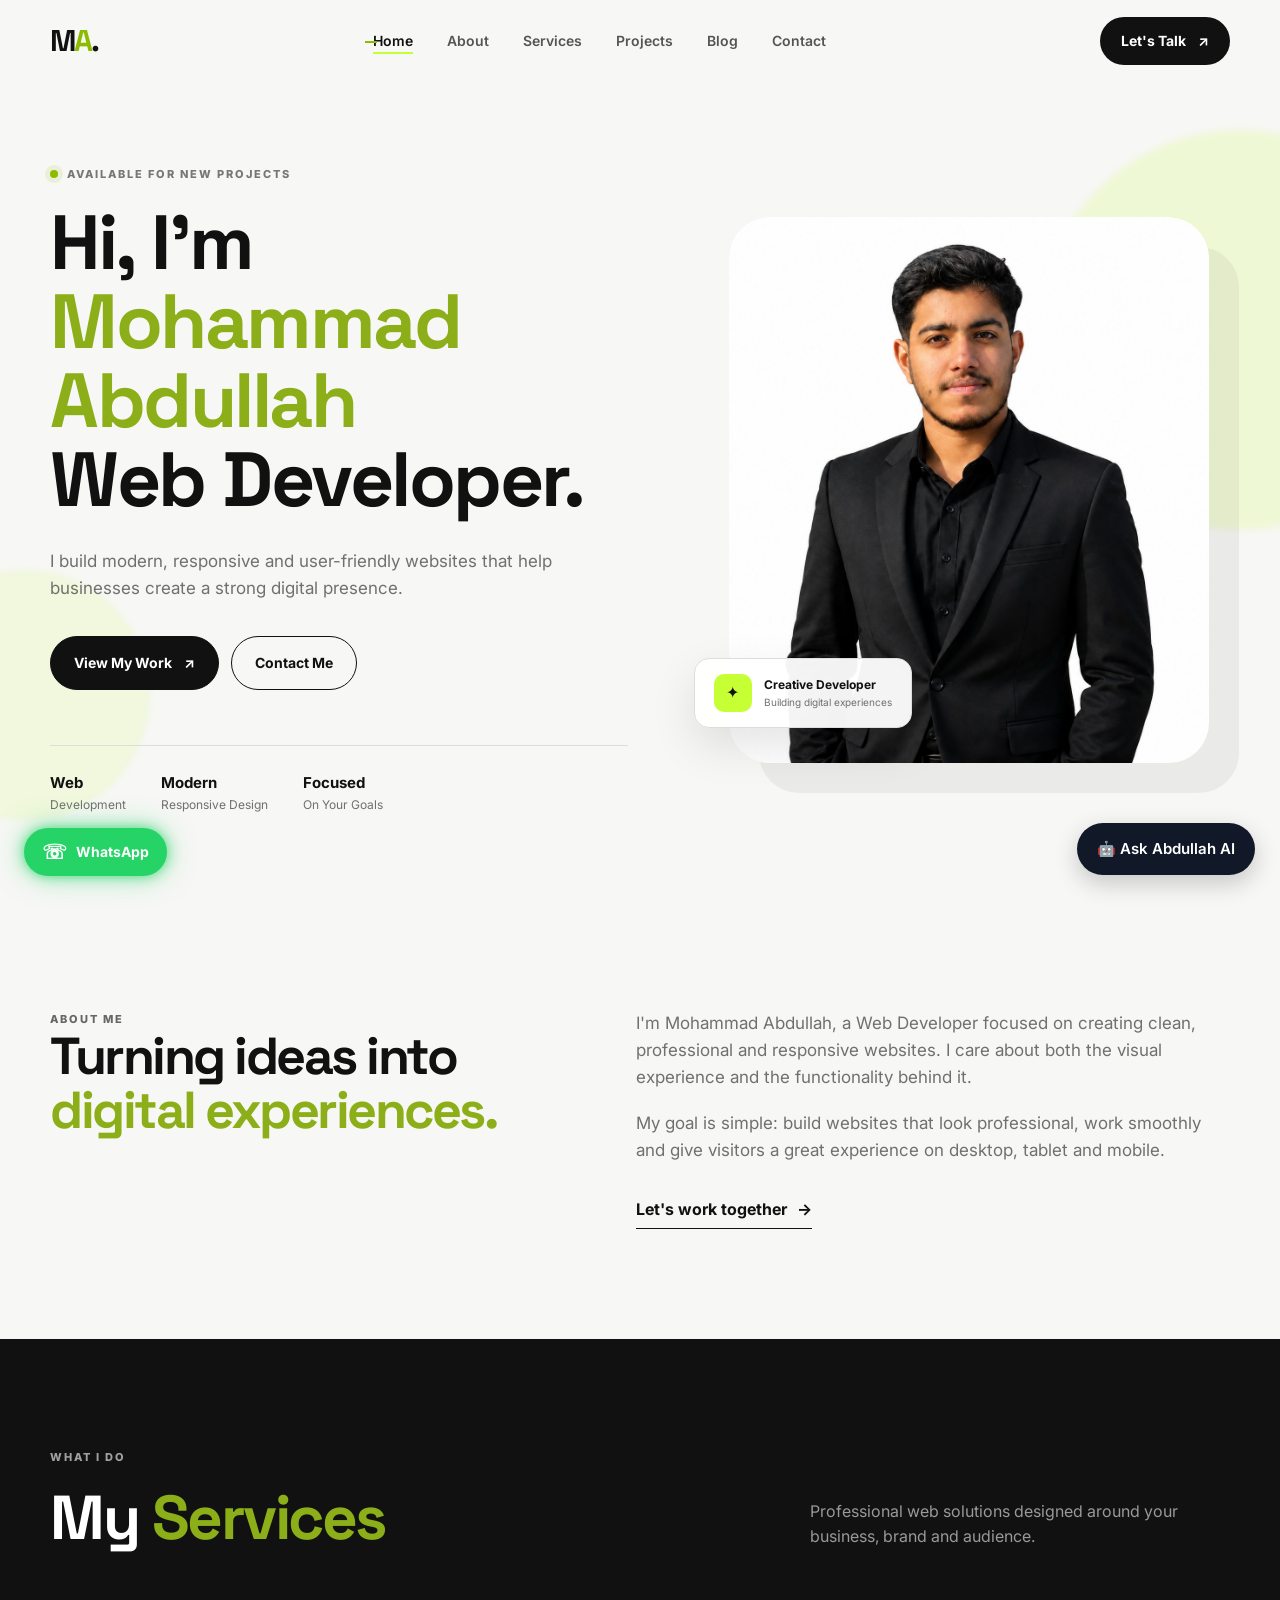
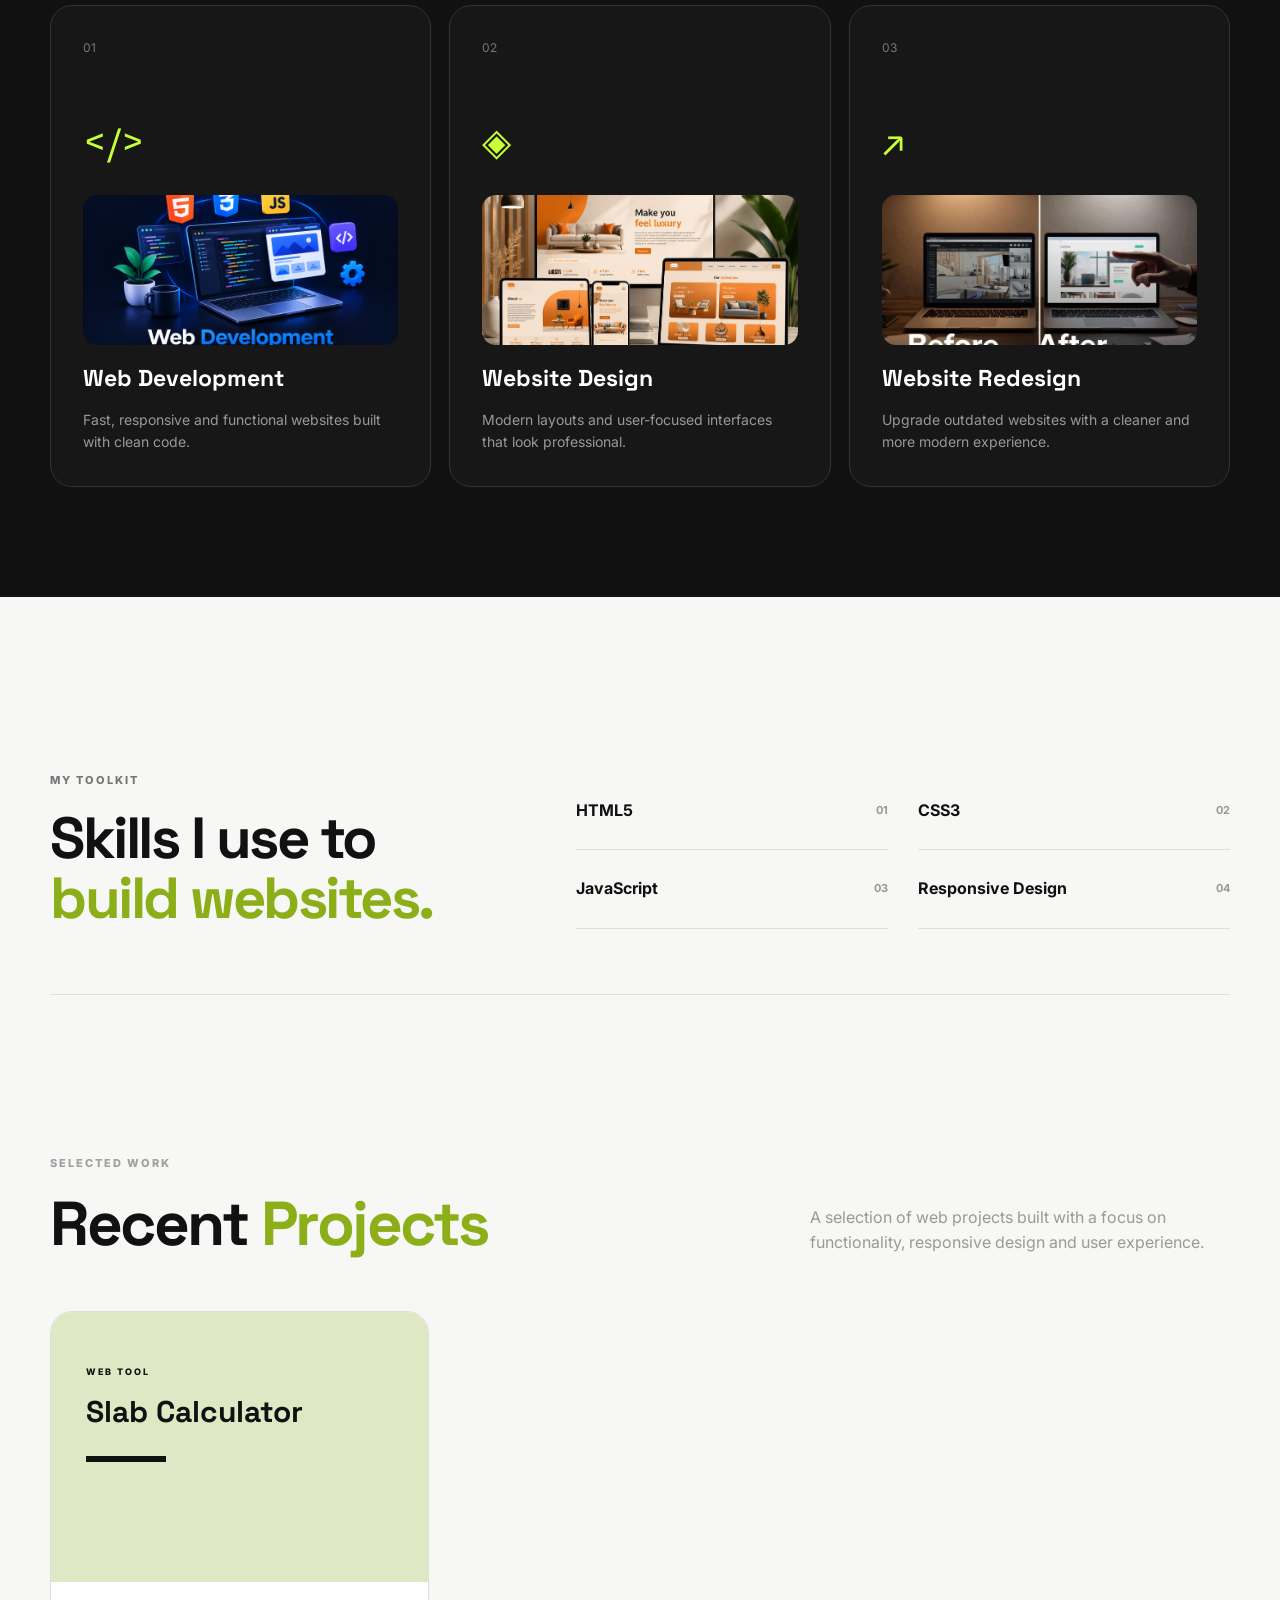
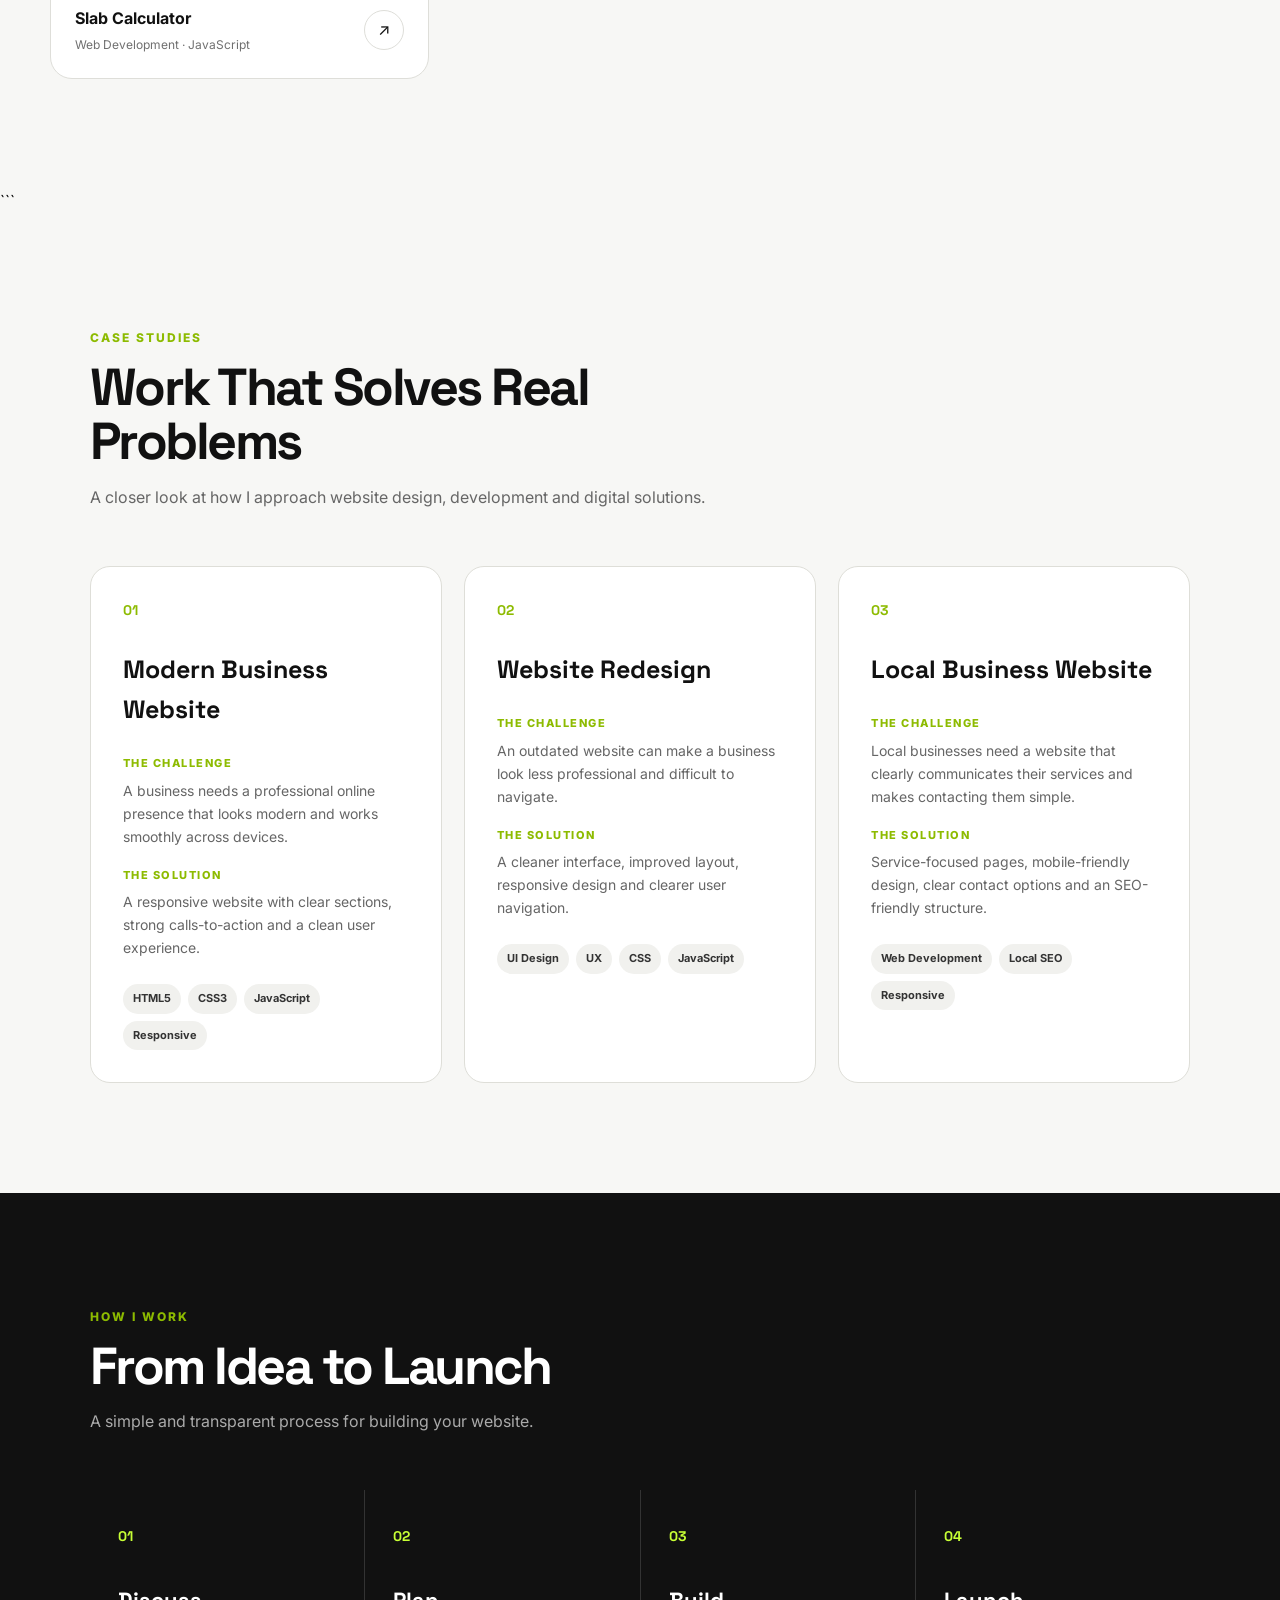
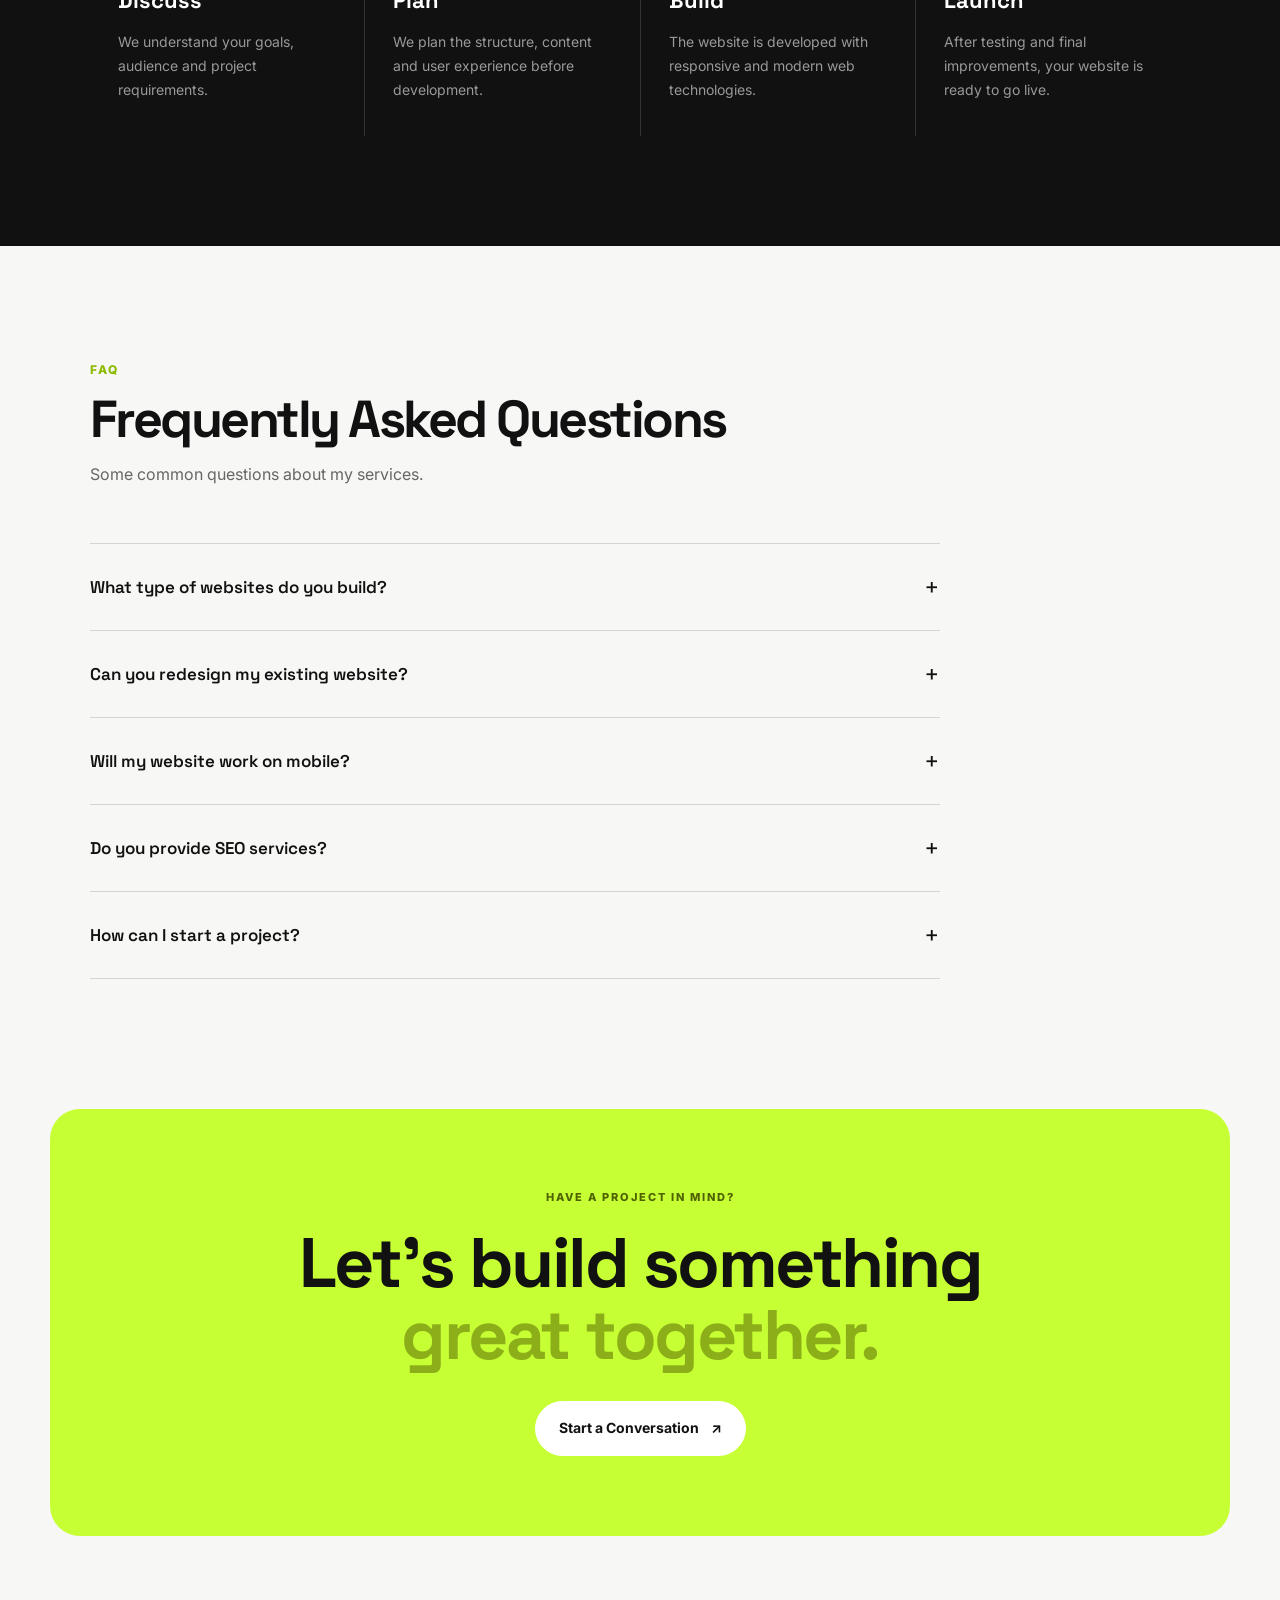
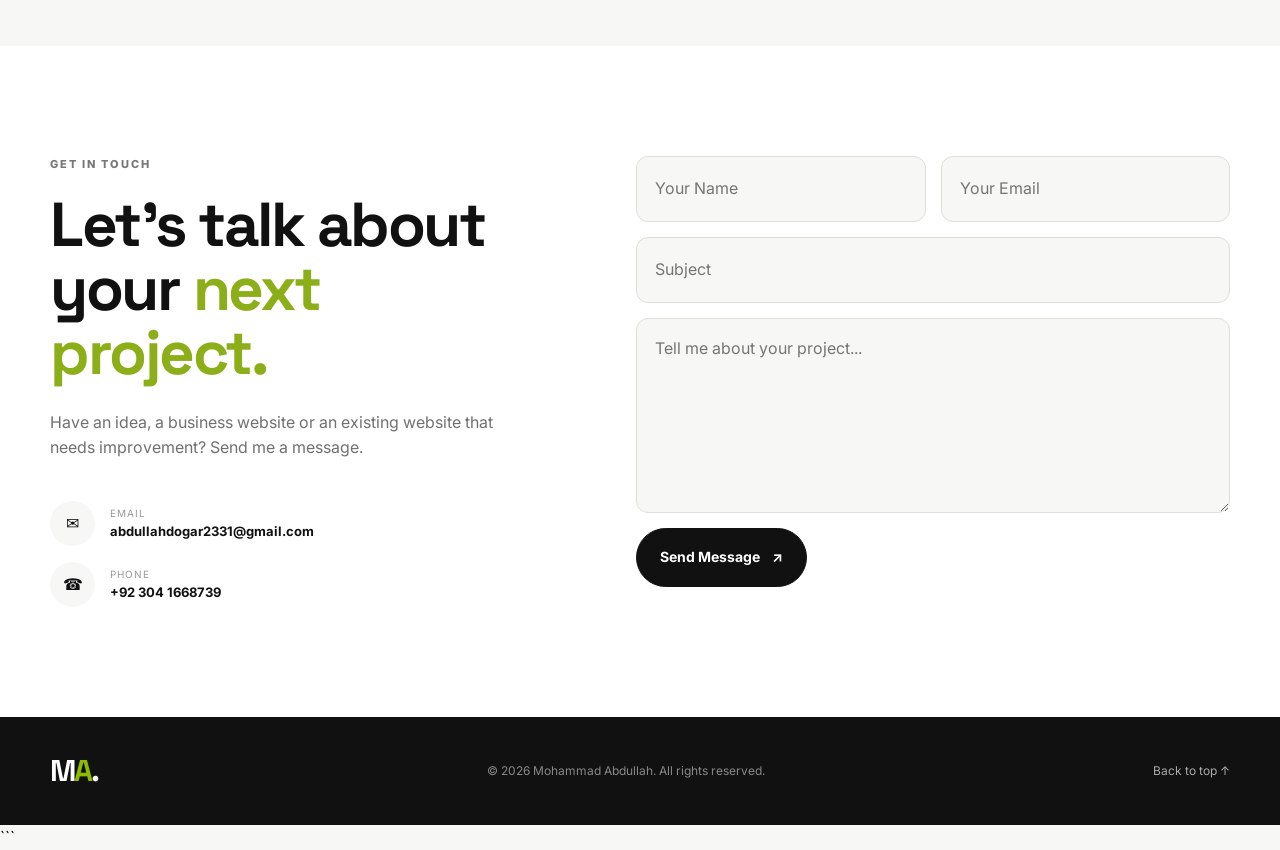
==== commit eefa3ab1: "Update index.html" ====
--- a/index.html
+++ b/index.html
@@ -328,7 +328,6 @@
 
         </section>
 
-```html
 <!-- Projects -->
 <section class="projects section" id="projects">
     <div class="container">
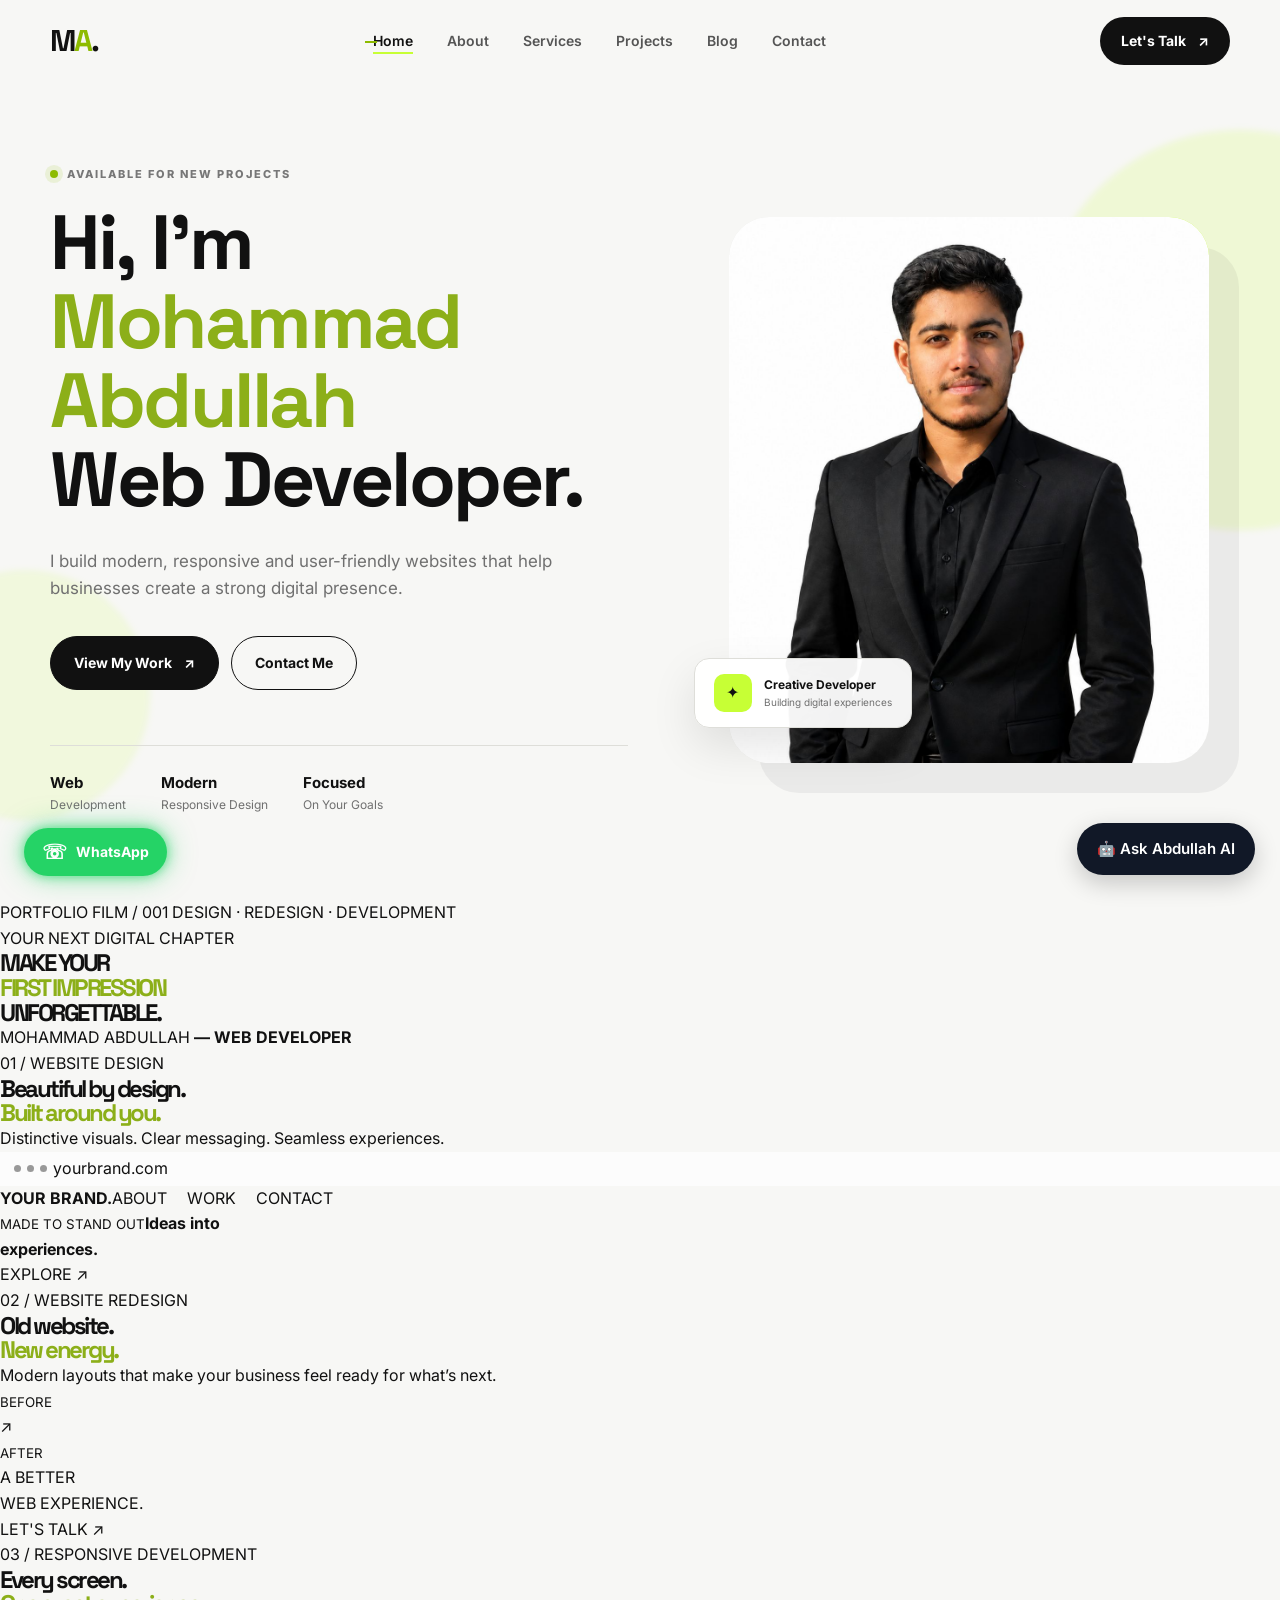
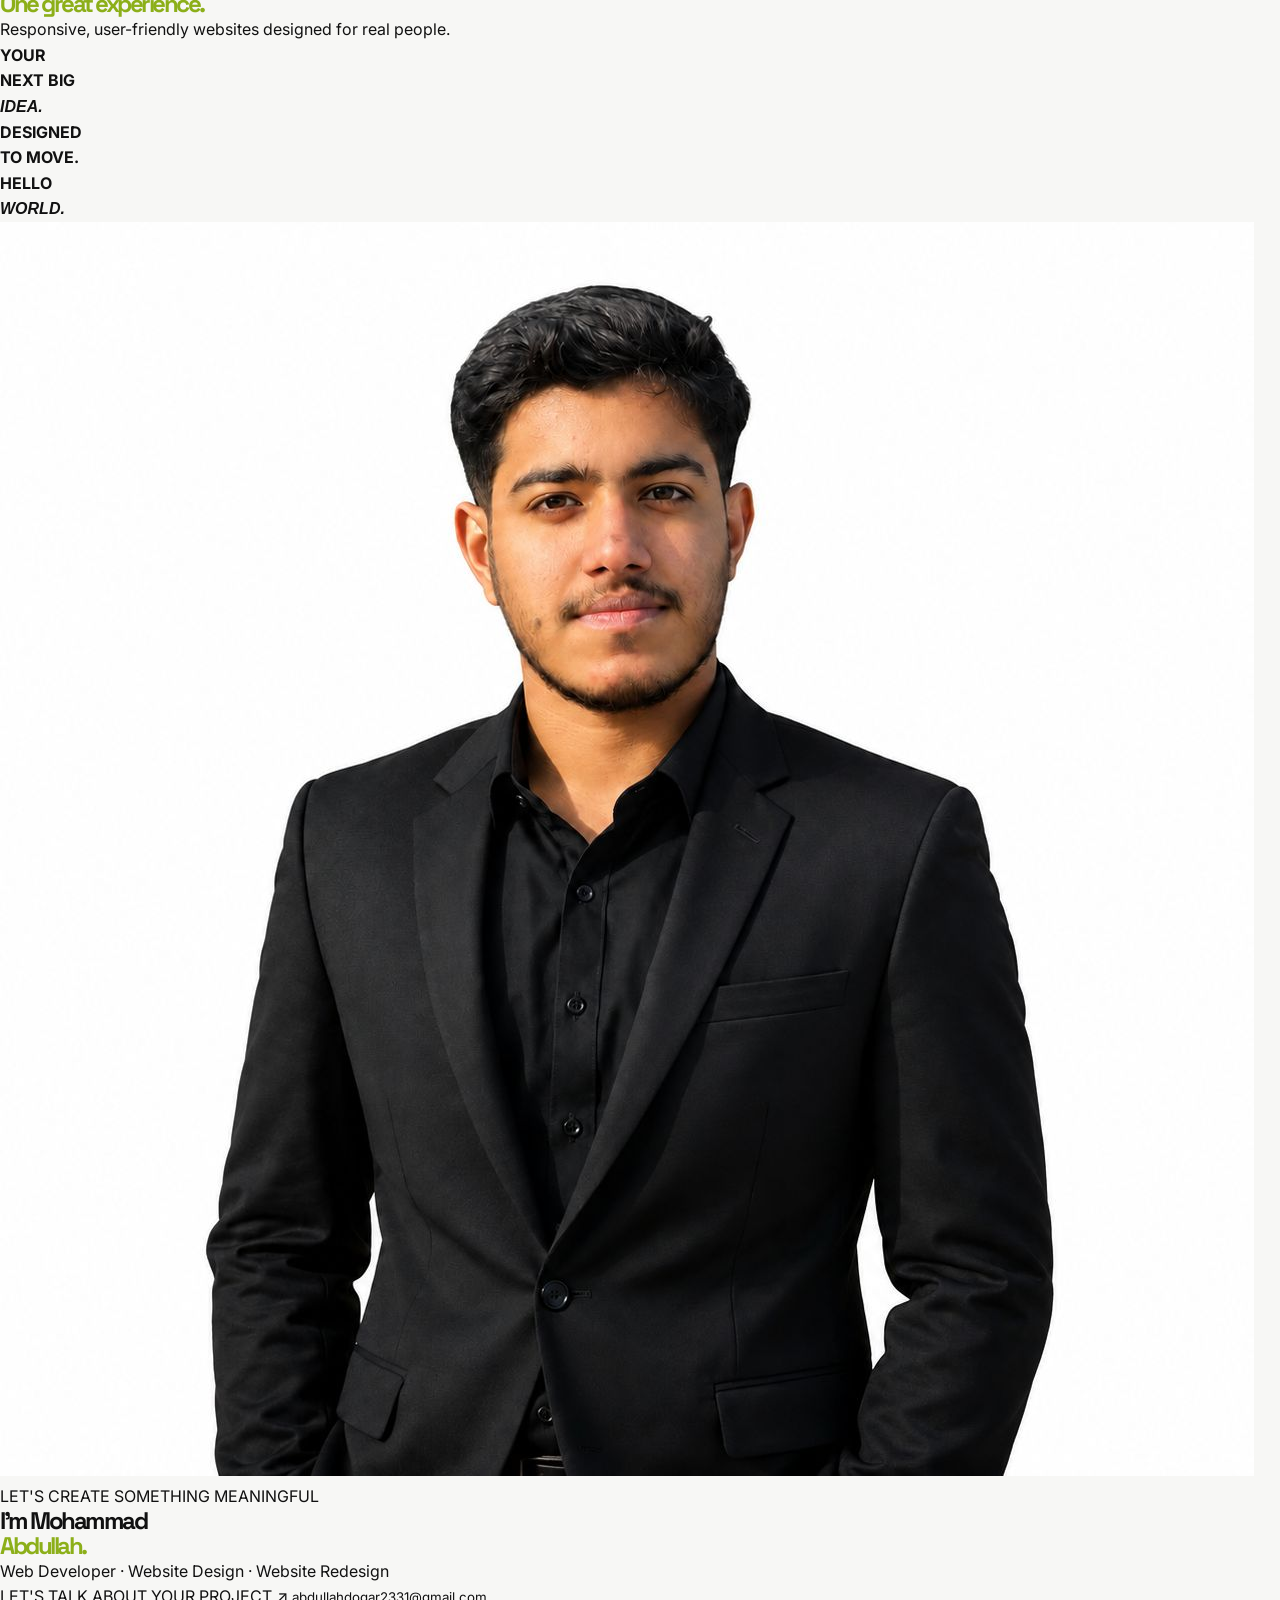
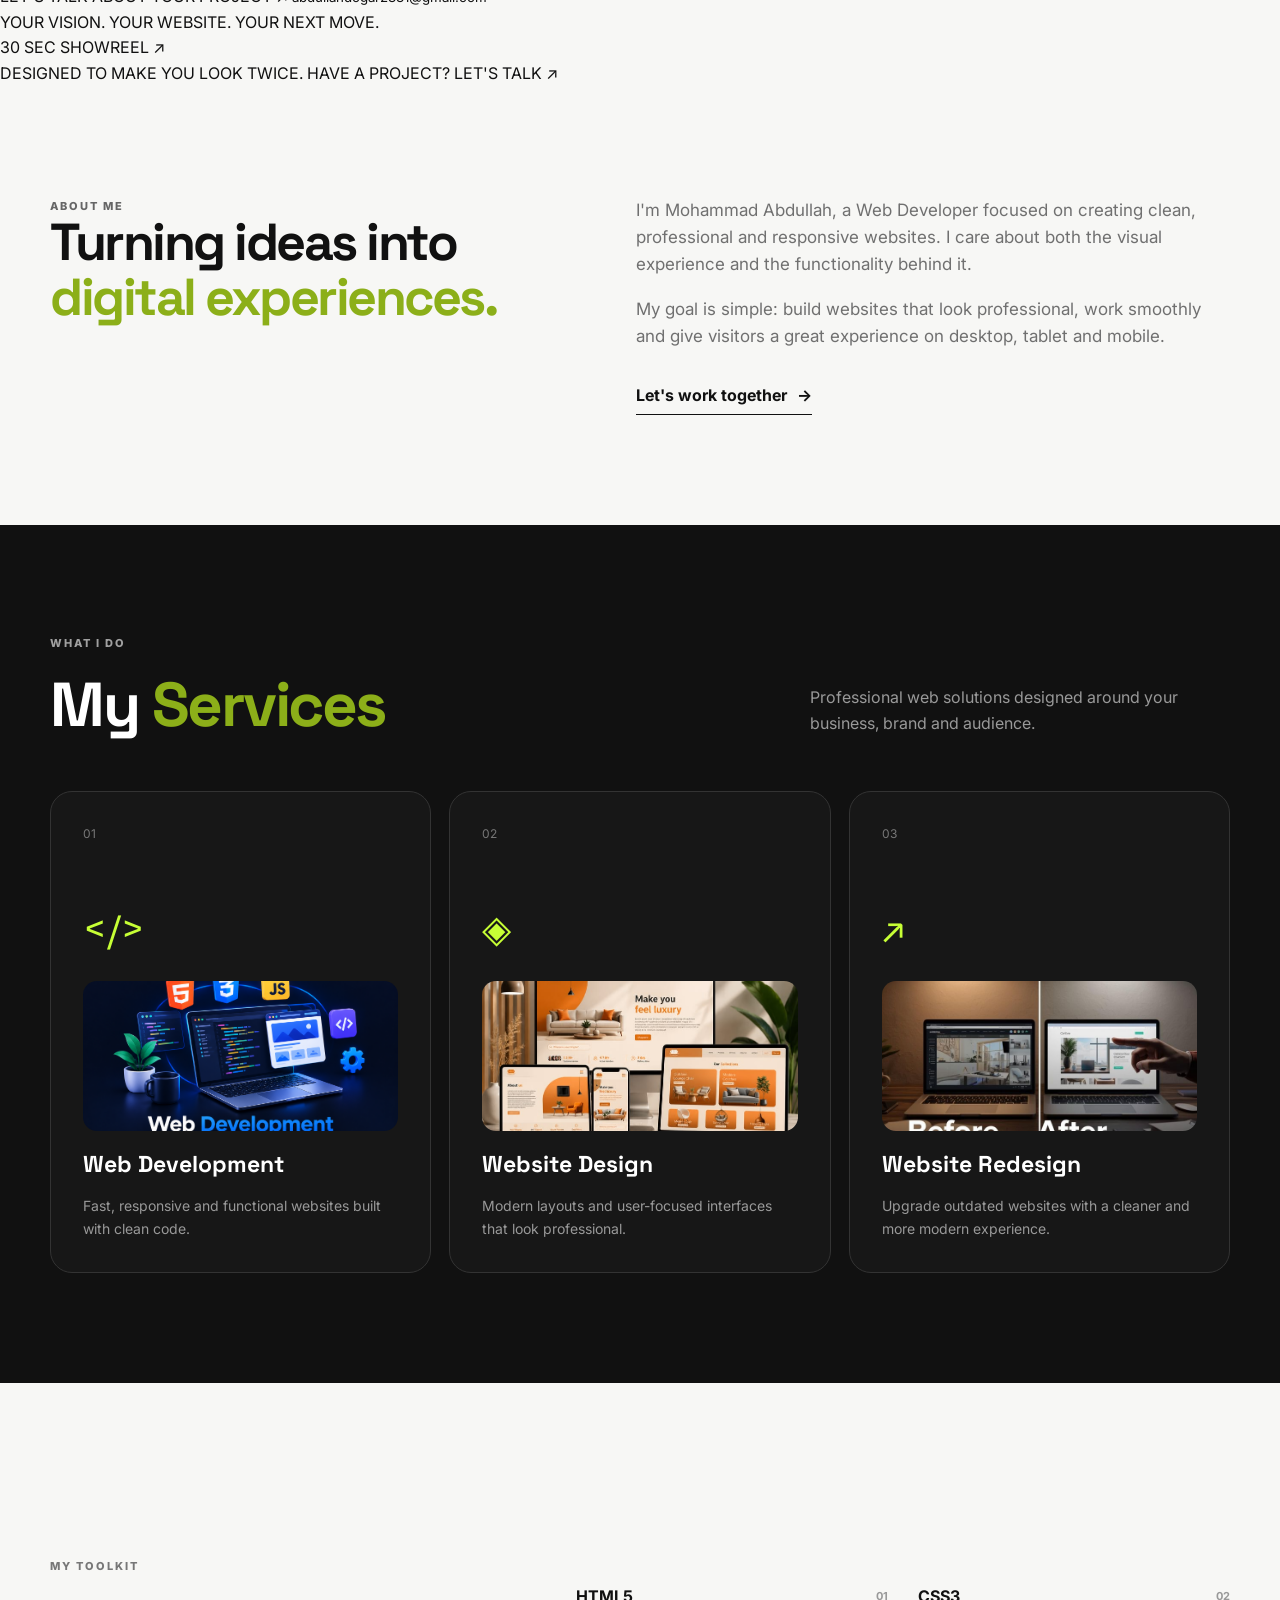
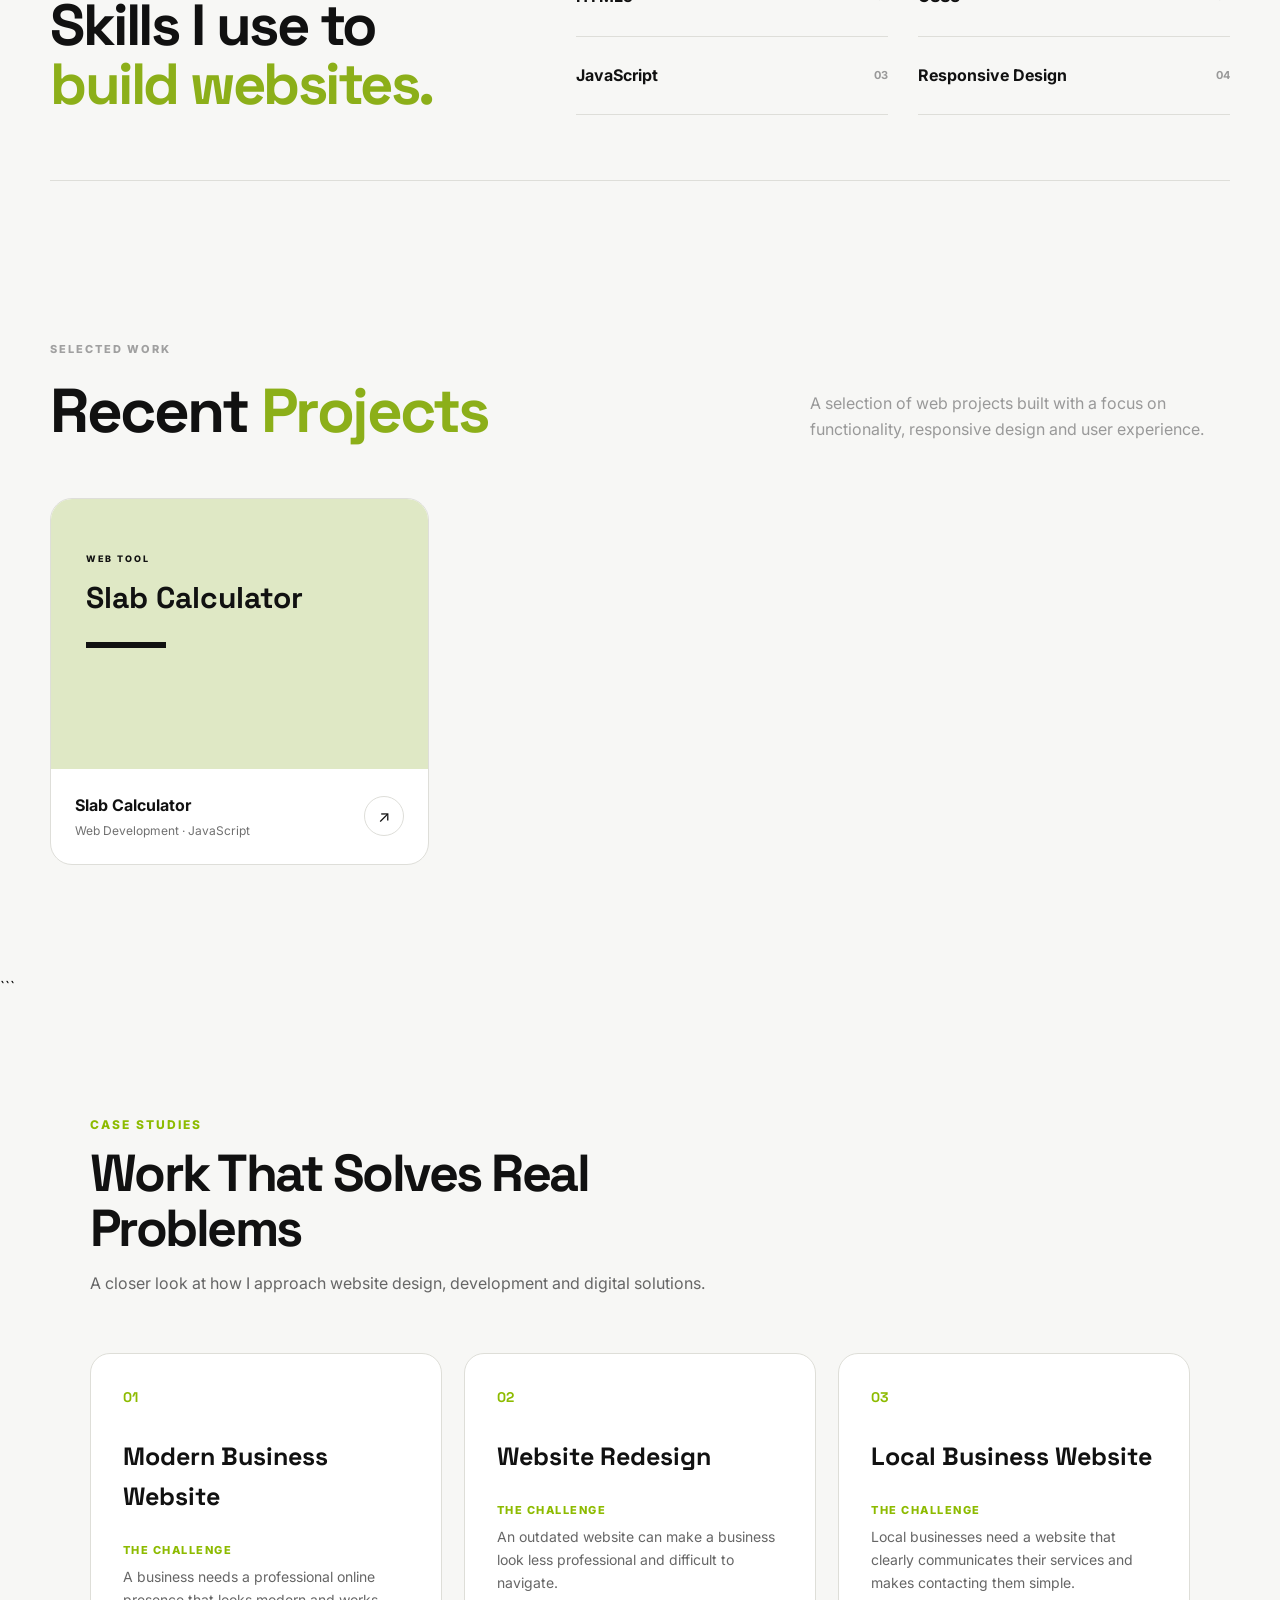
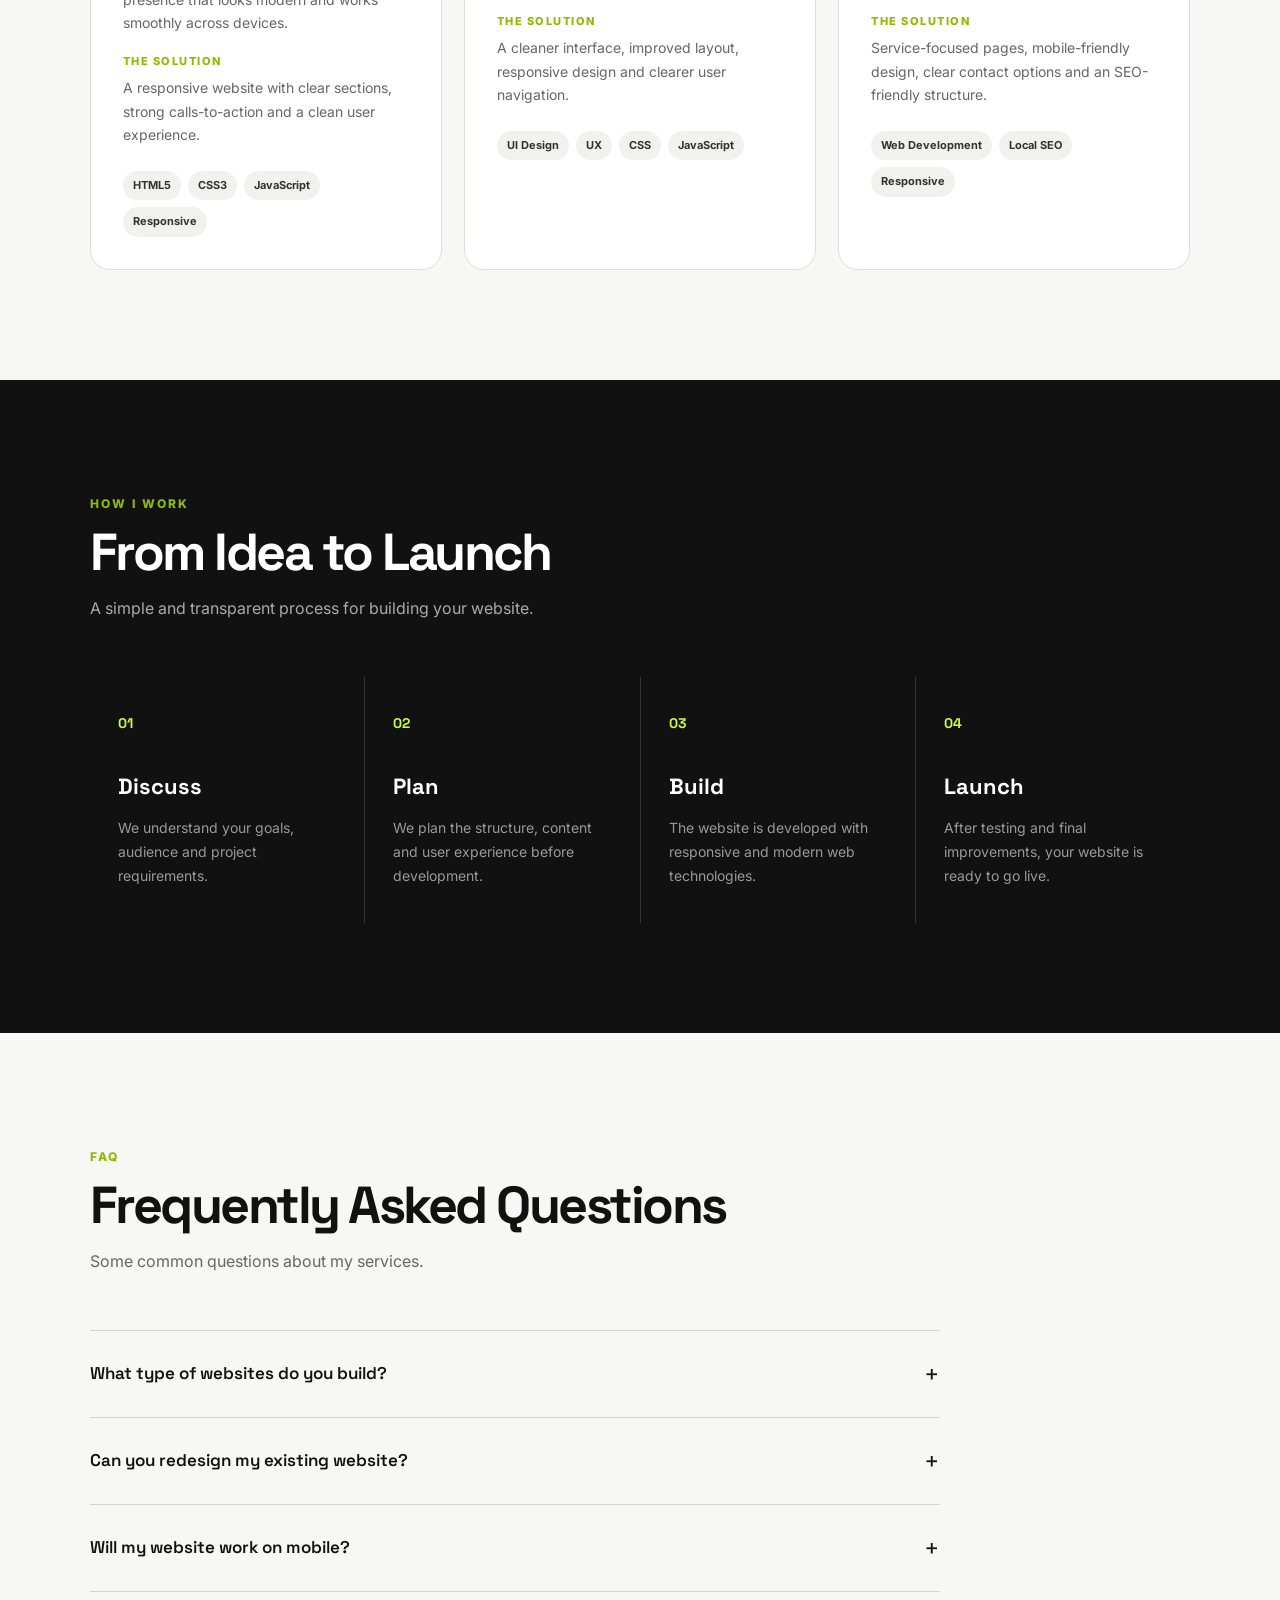
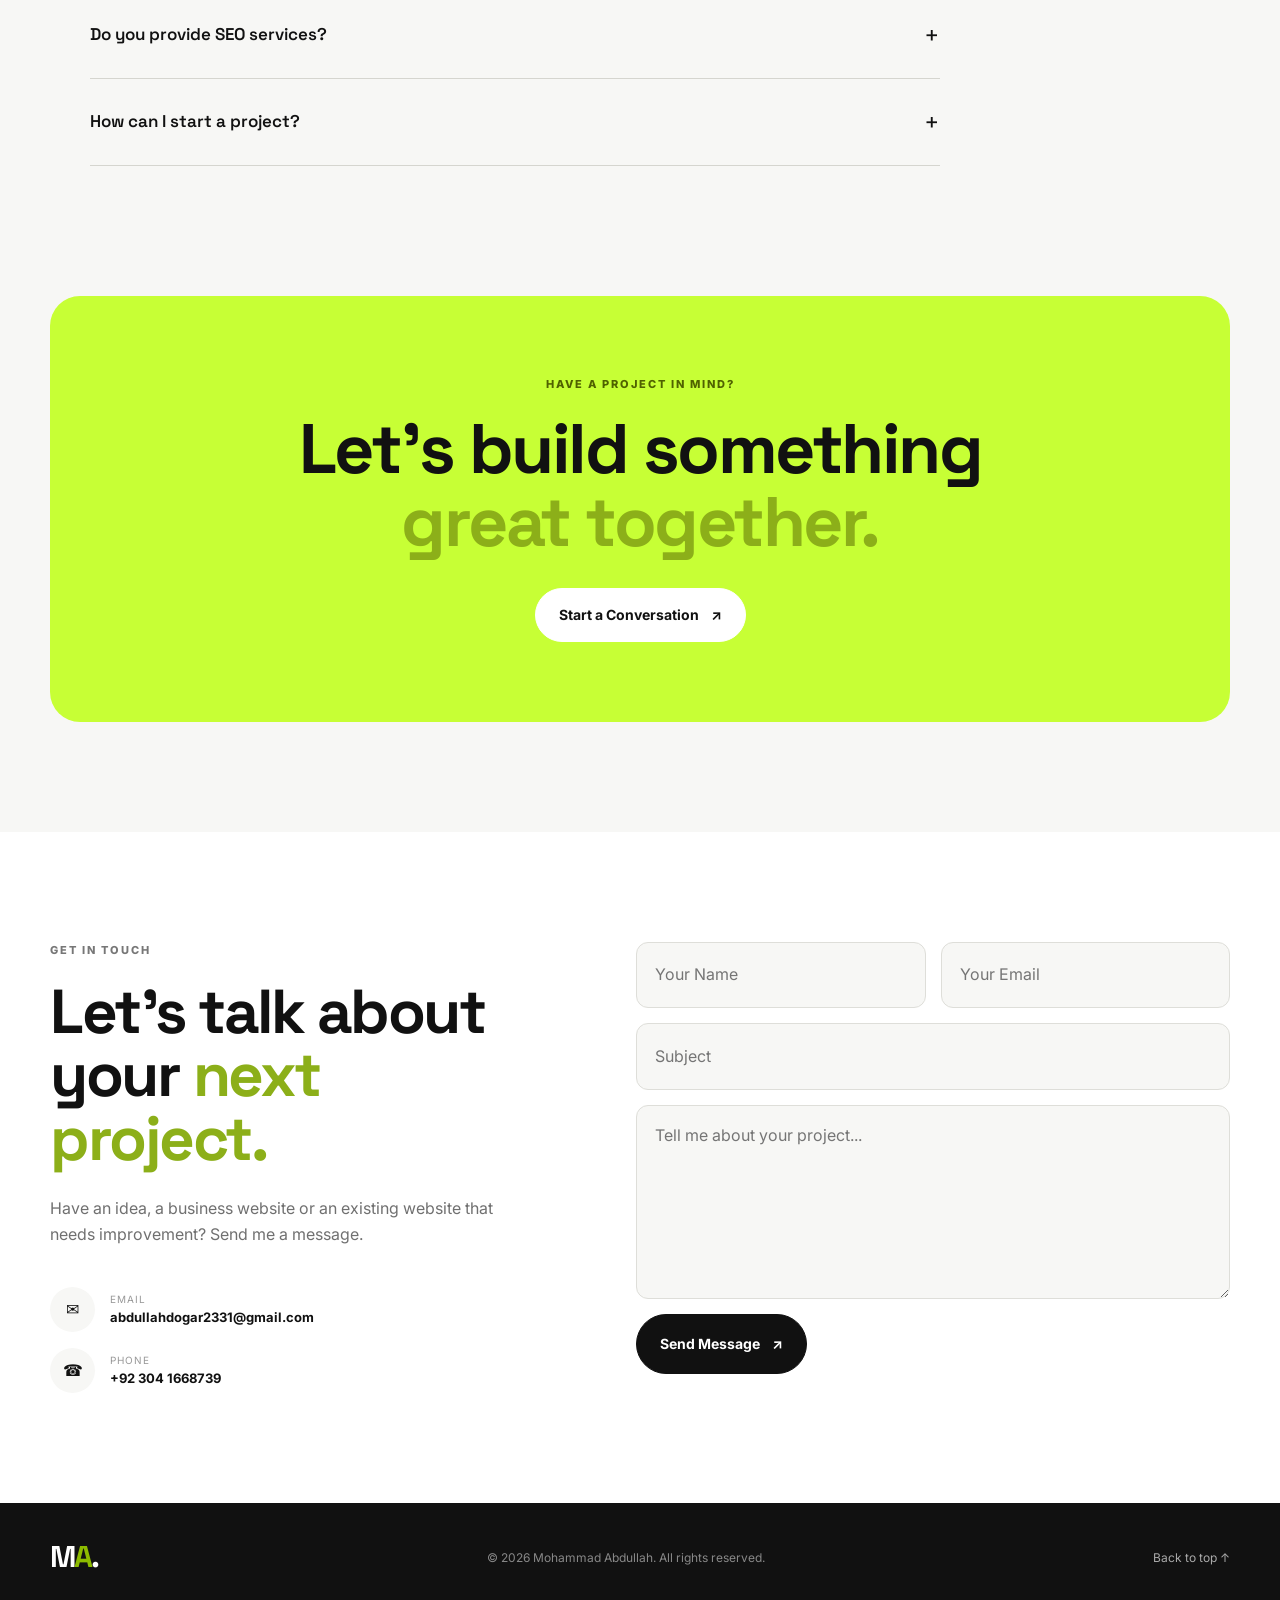
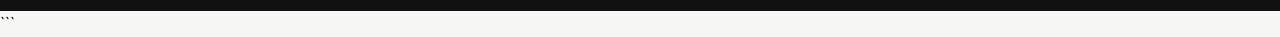
==== commit 80de4447: "Add 30-second cinematic portfolio showreel" ====
--- a/index.html
+++ b/index.html
@@ -139,6 +139,90 @@
         </section>
 
 
+        <!-- 30-second cinematic portfolio showreel -->
+        <section class="showreel-section" id="showreel" aria-label="30-second portfolio showreel">
+            <div class="showreel-shell">
+                <div class="showreel-topline">
+                    <span><i class="showreel-live-dot"></i> PORTFOLIO FILM / 001</span>
+                    <span>DESIGN · REDESIGN · DEVELOPMENT</span>
+                </div>
+
+                <div class="showreel-stage">
+                    <div class="showreel-grain"></div>
+                    <div class="showreel-scene scene-one">
+                        <p class="scene-kicker">YOUR NEXT DIGITAL CHAPTER</p>
+                        <h2>MAKE YOUR<br><span>FIRST IMPRESSION</span><br>UNFORGETTABLE.</h2>
+                        <div class="scene-orbit"></div>
+                        <p class="scene-bottom">MOHAMMAD ABDULLAH <b>— WEB DEVELOPER</b></p>
+                    </div>
+
+                    <div class="showreel-scene scene-two">
+                        <div class="scene-copy">
+                            <p class="scene-kicker">01 / WEBSITE DESIGN</p>
+                            <h2>Beautiful by design.<br><span>Built around you.</span></h2>
+                            <p>Distinctive visuals. Clear messaging. Seamless experiences.</p>
+                        </div>
+                        <div class="browser-mock browser-design">
+                            <div class="browser-bar"><i></i><i></i><i></i><span>yourbrand.com</span></div>
+                            <div class="mock-nav"><b>YOUR BRAND.</b><span>ABOUT　 WORK　 CONTACT</span></div>
+                            <div class="mock-hero"><small>MADE TO STAND OUT</small><strong>Ideas into<br>experiences.</strong><div class="mock-pill">EXPLORE ↗</div></div>
+                            <div class="mock-blocks"><i></i><i></i><i></i></div>
+                        </div>
+                    </div>
+
+                    <div class="showreel-scene scene-three">
+                        <div class="scene-copy">
+                            <p class="scene-kicker">02 / WEBSITE REDESIGN</p>
+                            <h2>Old website.<br><span>New energy.</span></h2>
+                            <p>Modern layouts that make your business feel ready for what’s next.</p>
+                        </div>
+                        <div class="redesign-compare">
+                            <div class="old-site"><small>BEFORE</small><div class="old-lines"></div><div class="old-lines short"></div><div class="old-boxes"><i></i><i></i></div></div>
+                            <div class="compare-arrow">↗</div>
+                            <div class="new-site"><small>AFTER</small><div class="new-head">A BETTER<br>WEB EXPERIENCE.</div><div class="new-cta">LET'S TALK ↗</div><div class="new-stripes"></div></div>
+                        </div>
+                    </div>
+
+                    <div class="showreel-scene scene-four">
+                        <div class="scene-copy">
+                            <p class="scene-kicker">03 / RESPONSIVE DEVELOPMENT</p>
+                            <h2>Every screen.<br><span>One great experience.</span></h2>
+                            <p>Responsive, user-friendly websites designed for real people.</p>
+                        </div>
+                        <div class="device-lineup">
+                            <div class="device device-desktop"><div class="device-screen"><b>YOUR<br>NEXT BIG<br><em>IDEA.</em></b><i></i><i></i></div></div>
+                            <div class="device device-tablet"><div class="device-screen"><b>DESIGNED<br>TO MOVE.</b><i></i><i></i></div></div>
+                            <div class="device device-phone"><div class="device-screen"><b>HELLO<br><em>WORLD.</em></b><i></i></div></div>
+                        </div>
+                    </div>
+
+                    <div class="showreel-scene scene-five">
+                        <div class="showreel-profile">
+                            <div class="showreel-portrait-wrap">
+                                <img src="WhatsApp%20Image%202026-09-03%20at%2012.23.38%20AM.jpeg" alt="Mohammad Abdullah">
+                            </div>
+                            <div class="showreel-profile-copy">
+                                <p class="scene-kicker">LET'S CREATE SOMETHING MEANINGFUL</p>
+                                <h2>I'm Mohammad<br><span>Abdullah.</span></h2>
+                                <p>Web Developer · Website Design · Website Redesign</p>
+                                <a href="#contact" class="showreel-cta">LET'S TALK ABOUT YOUR PROJECT <span>↗</span></a>
+                                <small>abdullahdogar2331@gmail.com</small>
+                            </div>
+                        </div>
+                        <div class="scene-final-word">YOUR VISION. YOUR WEBSITE. YOUR NEXT MOVE.</div>
+                    </div>
+
+                    <div class="showreel-overlay-label">30 SEC SHOWREEL <span>↗</span></div>
+                    <div class="showreel-progress"><span></span></div>
+                </div>
+
+                <div class="showreel-footer">
+                    <span>DESIGNED TO MAKE YOU LOOK TWICE.</span>
+                    <a href="#contact">HAVE A PROJECT? LET'S TALK ↗</a>
+                </div>
+            </div>
+        </section>
+
         <!-- =========================================
              ABOUT
         ========================================== -->
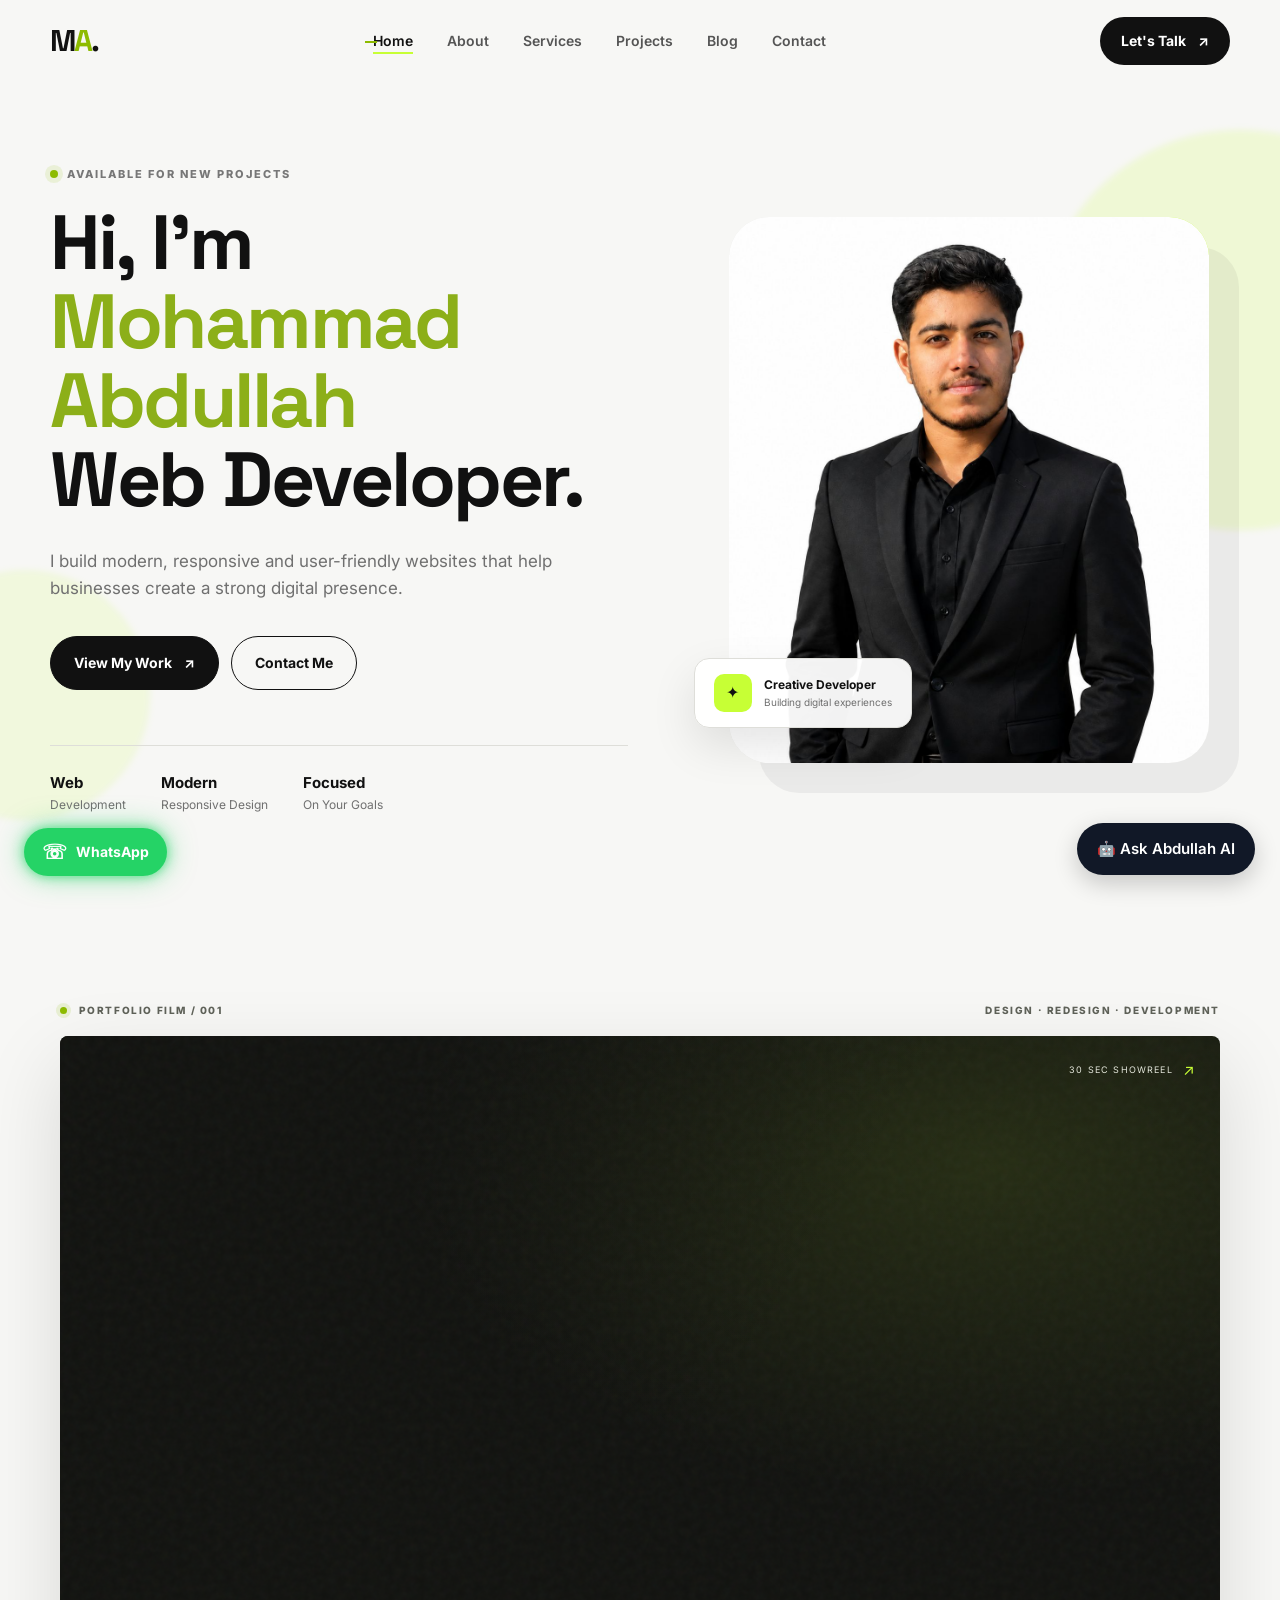
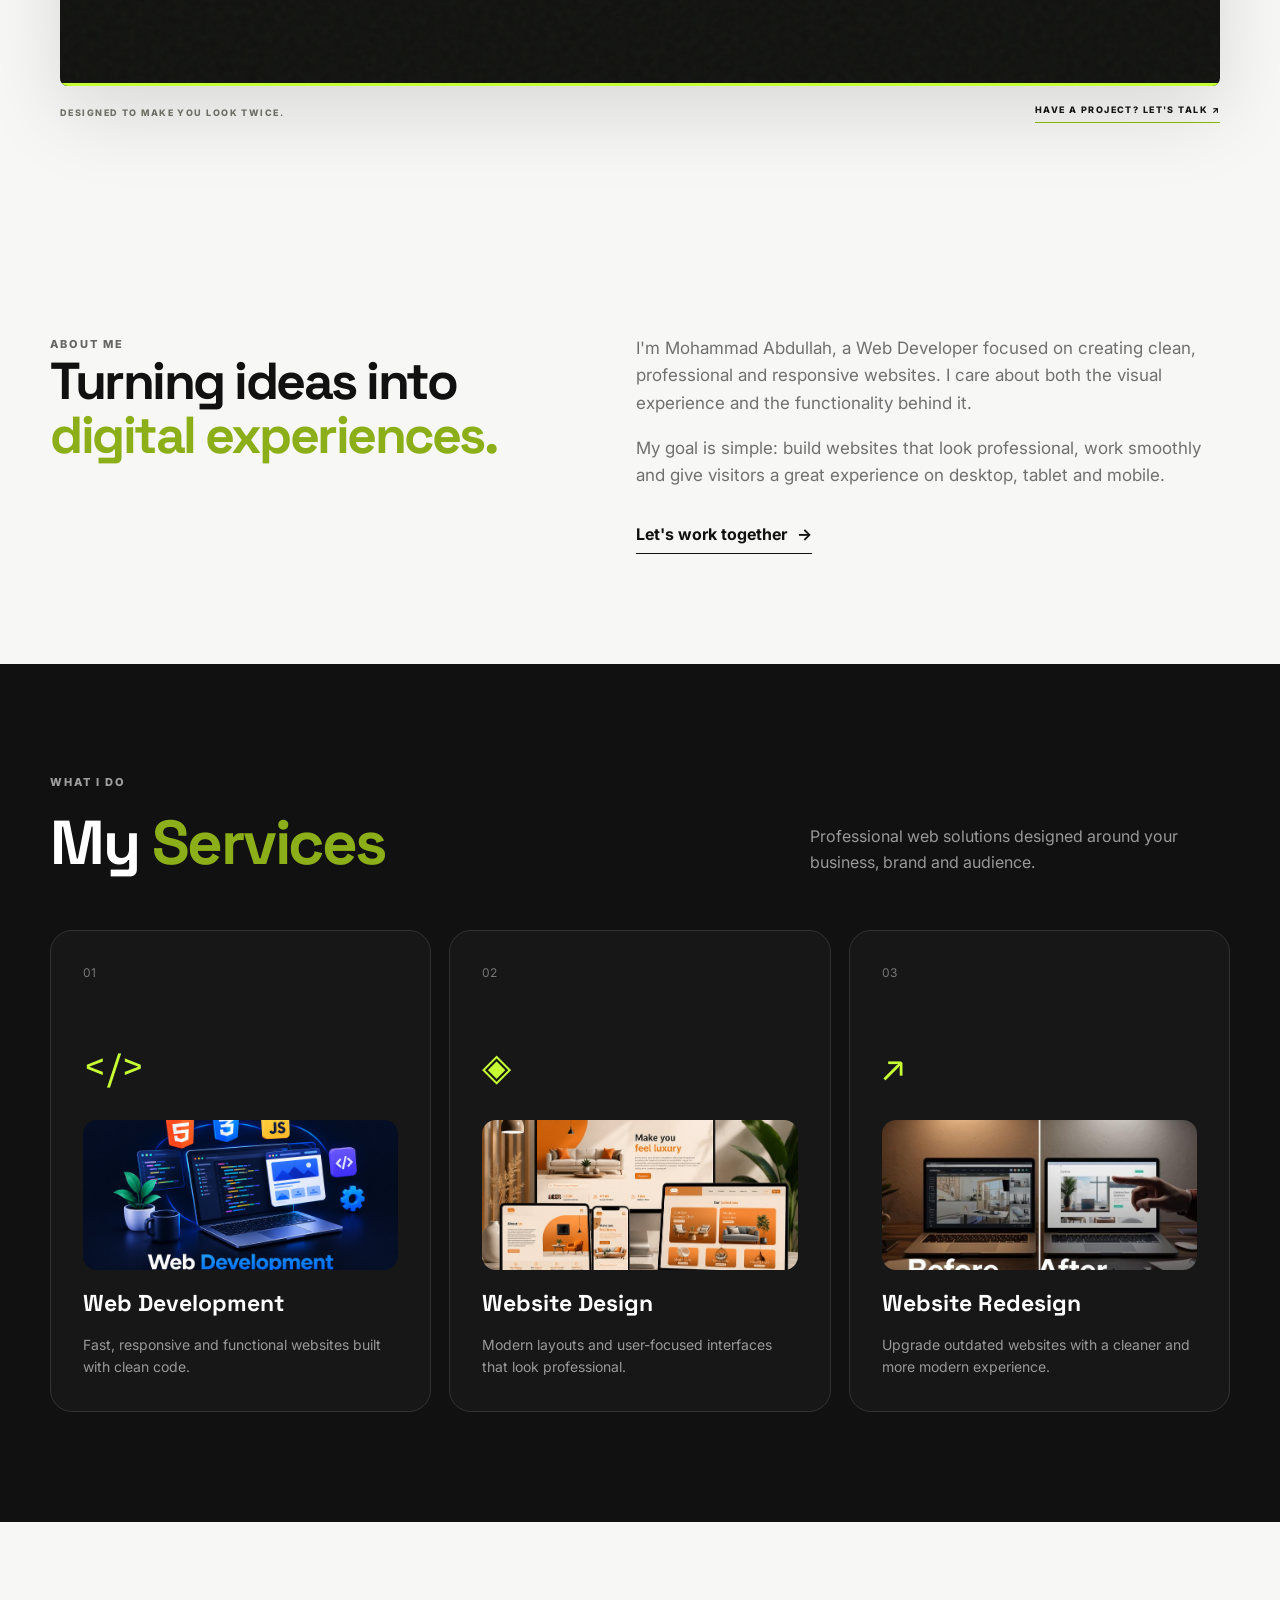
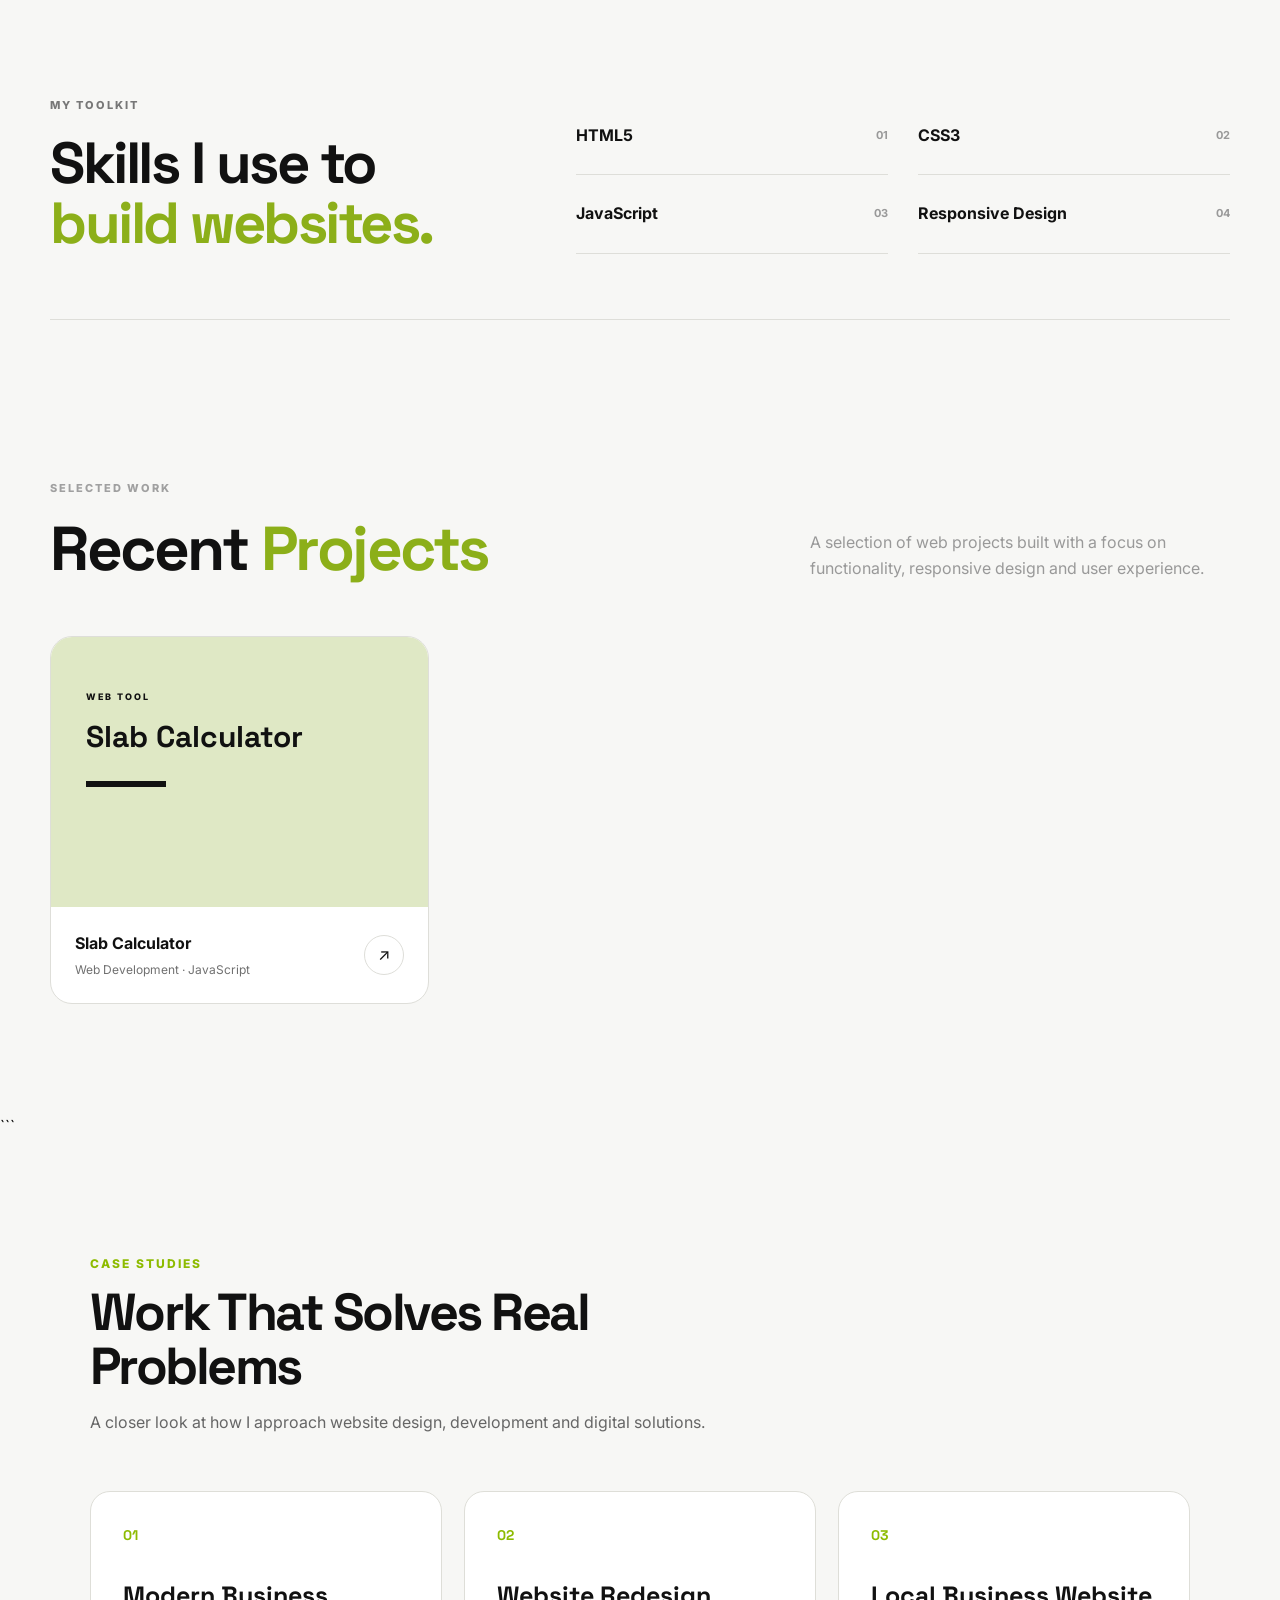
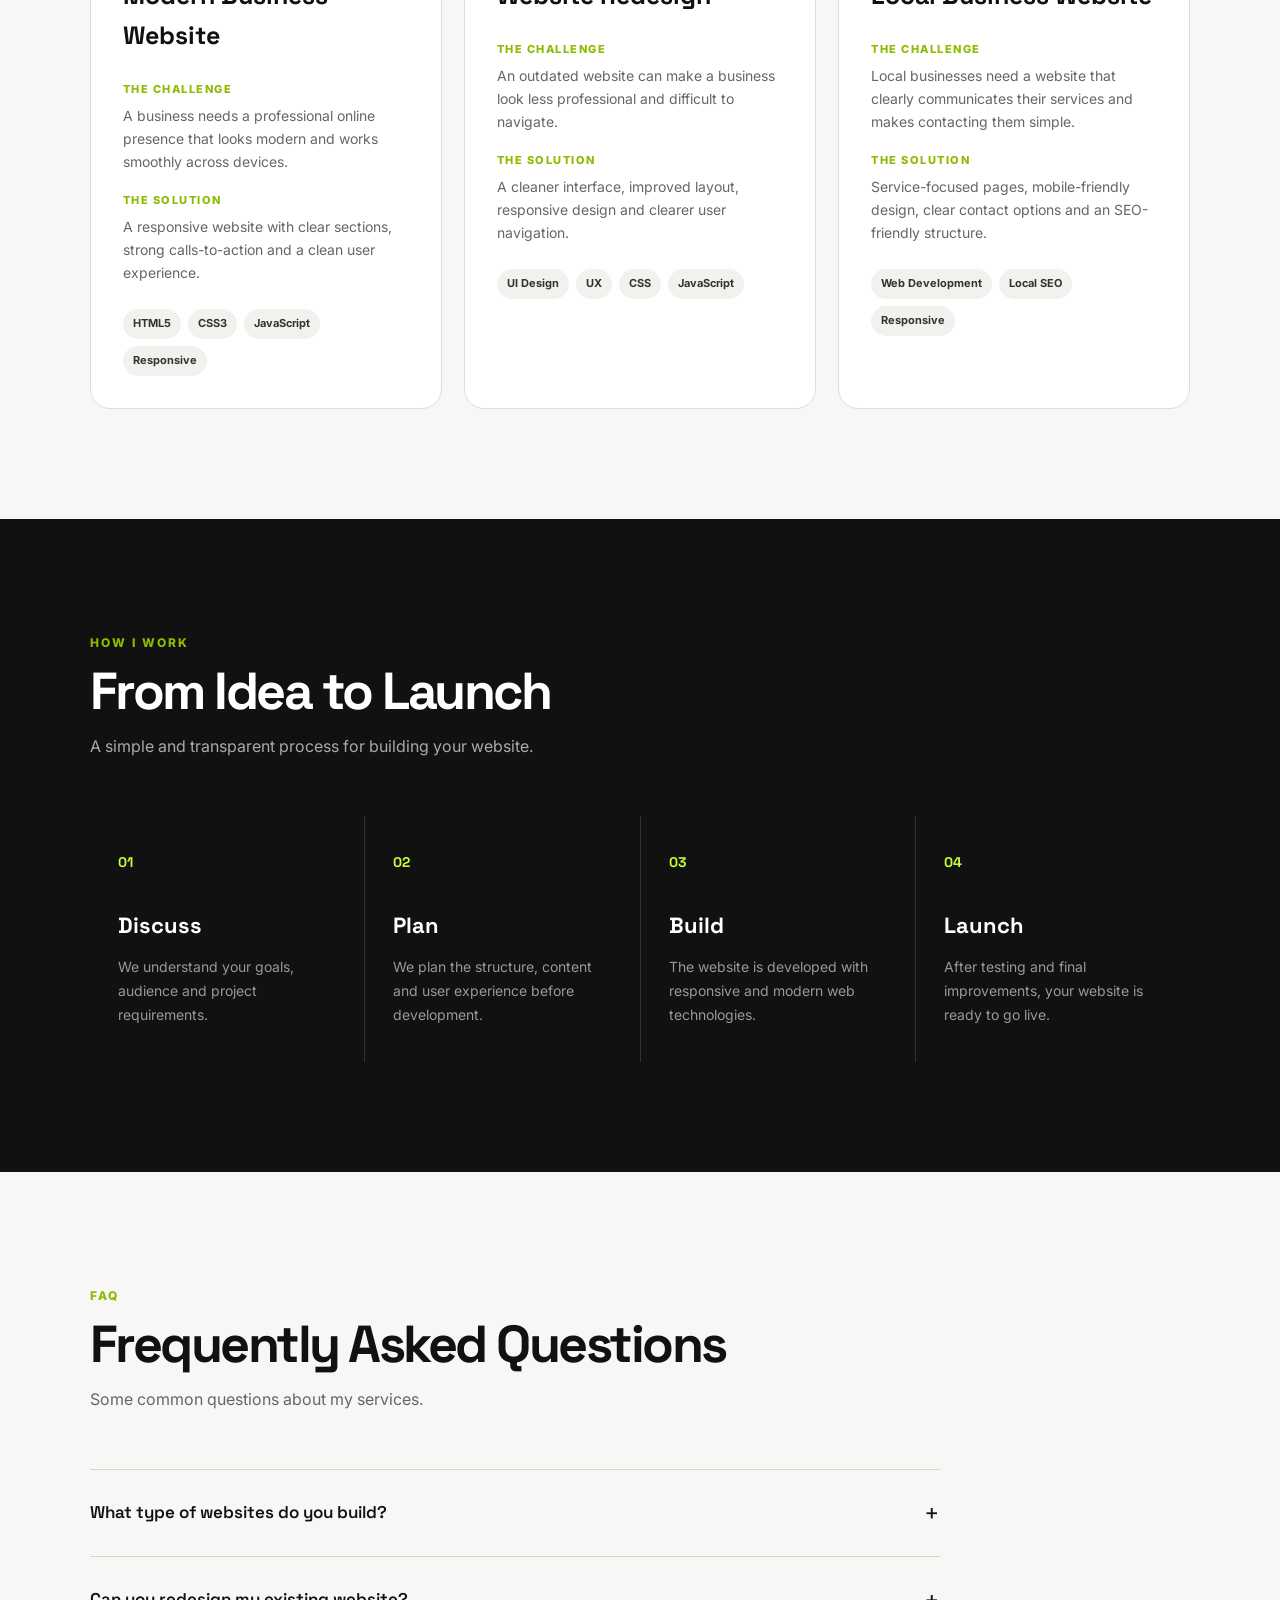
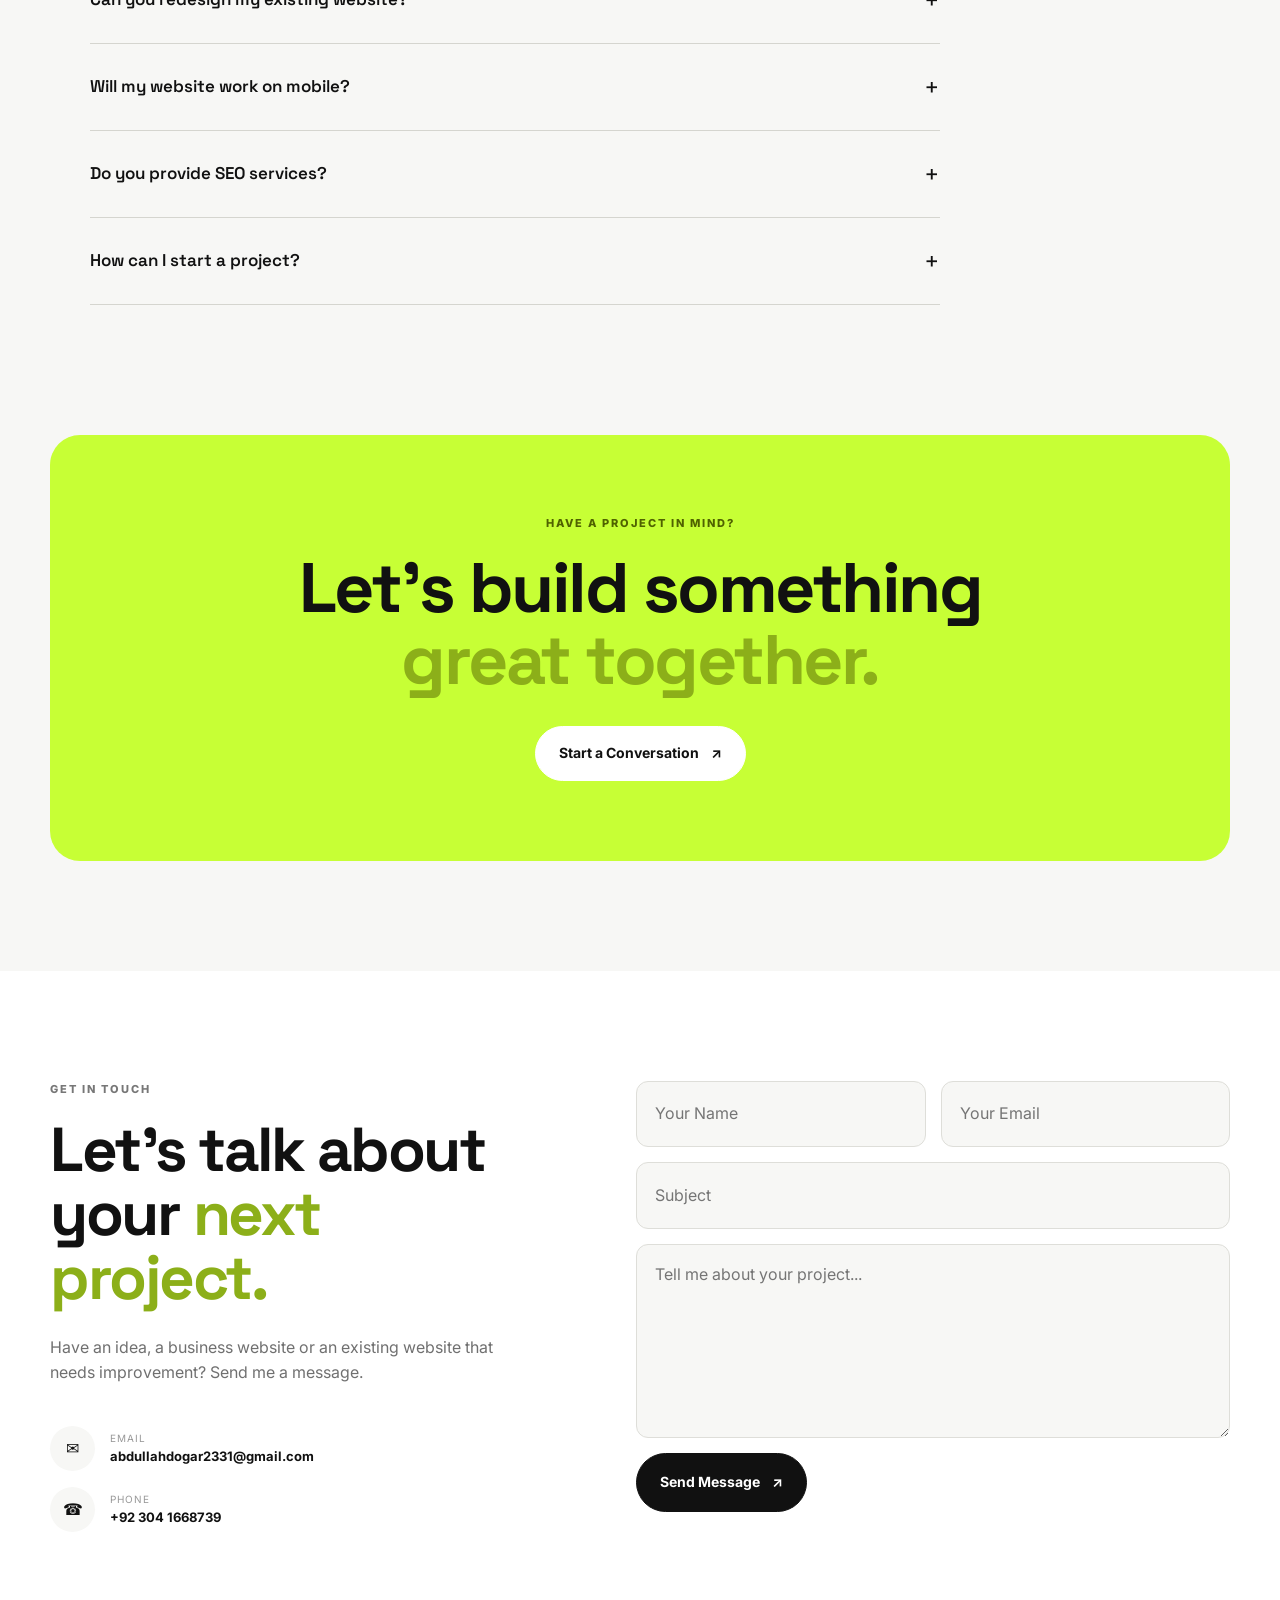
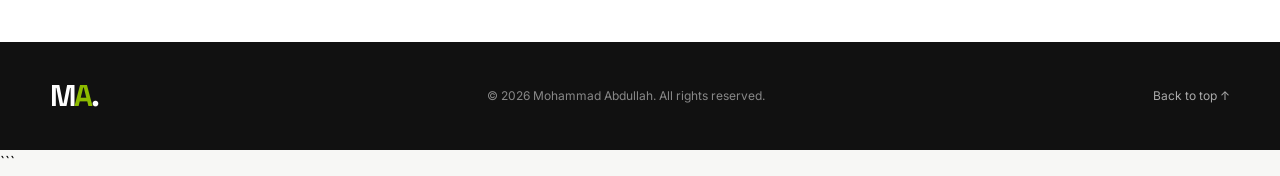
==== commit c4542667: "Add portfolio favicon and improve search metadata" ====
--- a/index.html
+++ b/index.html
@@ -4,8 +4,11 @@
 <head>
     <meta charset="UTF-8">
     <meta name="viewport" content="width=device-width, initial-scale=1.0">
-    <meta name="description" content="Mohammad Abdullah - Professional Web Developer Portfolio">
-    <title>Mohammad Abdullah | Web Developer</title>
+    <meta name="description" content="Explore Mohammad Abdullah's web development portfolio featuring modern websites, responsive design, redesigns and digital solutions for businesses.">
+    <meta name="theme-color" content="#111111">
+    <title>Mohammad Abdullah | Web Developer & Website Designer</title>
+    <link rel="icon" type="image/svg+xml" href="./favicon.svg">
+    <link rel="shortcut icon" href="./favicon.svg" type="image/svg+xml">
 
     <link rel="preconnect" href="https://fonts.googleapis.com">
     <link rel="preconnect" href="https://fonts.gstatic.com" crossorigin>
--- a/style.css
+++ b/style.css
@@ -2304,3 +2304,130 @@
         transition-duration: 0.01ms !important;
     }
 }
+
+
+/* =========================================
+   30-SECOND CINEMATIC PORTFOLIO SHOWREEL
+========================================= */
+.showreel-section{padding:clamp(56px,8vw,110px) 0;background:#f7f7f5;color:#171814;overflow:hidden}
+.showreel-shell{width:min(1160px,calc(100% - 40px));margin:auto}
+.showreel-topline,.showreel-footer{display:flex;align-items:center;justify-content:space-between;gap:16px;font-size:10px;letter-spacing:.16em;font-weight:800}
+.showreel-topline{margin-bottom:18px;color:#5f6259}
+.showreel-live-dot{display:inline-block;width:7px;height:7px;background:#8dbb00;border-radius:50%;margin-right:8px;box-shadow:0 0 0 4px #8dbb0024}
+.showreel-stage{position:relative;min-height:clamp(470px,52vw,650px);background:#11120f;color:#f7f7f5;overflow:hidden;border-radius:8px;isolation:isolate;box-shadow:0 28px 80px #11120f20}
+.showreel-stage:before{content:"";position:absolute;inset:0;z-index:1;pointer-events:none;background:linear-gradient(120deg,#11120f 0%,transparent 58%),radial-gradient(ellipse at 80% 20%,#c7ff351c,transparent 45%)}
+.showreel-grain{position:absolute;inset:-50%;z-index:5;opacity:.08;pointer-events:none;background-image:url("data:image/svg+xml,%3Csvg viewBox='0 0 180 180' xmlns='http://www.w3.org/2000/svg'%3E%3Cfilter id='n'%3E%3CfeTurbulence type='fractalNoise' baseFrequency='.9' numOctaves='3' stitchTiles='stitch'/%3E%3C/filter%3E%3Crect width='100%25' height='100%25' filter='url(%23n)' opacity='.5'/%3E%3C/svg%3E");animation:reelGrain .25s steps(2) infinite}
+.showreel-scene{position:absolute;inset:0;z-index:2;padding:clamp(28px,5.5vw,76px);display:flex;flex-direction:column;justify-content:center;opacity:0;visibility:hidden;animation:reelScene 30s linear infinite}
+.showreel-scene h2{font-family:"Space Grotesk",sans-serif;font-size:clamp(36px,6.4vw,82px);line-height:.99;letter-spacing:-.065em;font-weight:700;margin:14px 0 18px;max-width:780px}
+.showreel-scene h2 span{color:#c7ff35}
+.scene-kicker{font-size:10px;letter-spacing:.2em;font-weight:800;color:#c7ff35;margin:0}
+.scene-bottom{font-size:10px;letter-spacing:.15em;margin-top:35px;color:#a8aa9f}
+.scene-bottom b{color:#f7f7f5}
+.scene-one{animation-delay:0s}
+.scene-two{animation-delay:6s}
+.scene-three{animation-delay:12s}
+.scene-four{animation-delay:18s}
+.scene-five{animation-delay:24s}
+@keyframes reelScene{0%,19.9%{opacity:0;visibility:hidden;transform:translateY(18px) scale(.985)}2%,17.5%{opacity:1;visibility:visible;transform:translateY(0) scale(1)}20%,100%{opacity:0;visibility:hidden;transform:translateY(-12px) scale(1.015)}}
+.scene-one h2{font-size:clamp(39px,7.5vw,98px);margin-top:22px}
+.scene-one h2 span{color:#f7f7f5}
+.scene-orbit{position:absolute;width:clamp(210px,36vw,450px);aspect-ratio:1;border:1px solid #c7ff3545;border-radius:50%;right:-7%;top:8%;box-shadow:inset 0 0 80px #c7ff350a,0 0 100px #c7ff350b;animation:reelOrbit 18s linear infinite}
+.scene-orbit:before,.scene-orbit:after{content:"";position:absolute;border:1px solid #c7ff3530;border-radius:50%;inset:13%}
+.scene-orbit:after{inset:28%;background:#c7ff3510}
+@keyframes reelOrbit{to{transform:rotate(360deg)}}
+.scene-two,.scene-three,.scene-four{display:grid;grid-template-columns:1fr 1fr;align-items:center;gap:30px}
+.scene-copy{position:relative;z-index:2}
+.scene-copy h2{font-size:clamp(30px,4.3vw,58px)}
+.scene-copy>p:not(.scene-kicker){color:#b9bcb2;max-width:360px;font-size:14px;line-height:1.7}
+.browser-mock{background:#f5f5f0;color:#1a1b16;border-radius:7px;overflow:hidden;box-shadow:0 24px 80px #0008;transform:rotate(3deg);animation:reelFloat 5s ease-in-out infinite}
+.browser-bar{height:28px;background:#e6e7df;display:flex;align-items:center;gap:5px;padding:0 10px}
+.browser-bar i{width:5px;height:5px;border-radius:50%;background:#999}
+.browser-bar span{font-size:8px;margin:auto;color:#555}
+.mock-nav{display:flex;justify-content:space-between;padding:14px 16px;font-size:8px}
+.mock-hero{min-height:220px;padding:30px 18px;background:linear-gradient(125deg,#e8eddd,#c7ff35);display:flex;flex-direction:column;align-items:flex-start;justify-content:center}
+.mock-hero small{font-size:8px;letter-spacing:.14em}
+.mock-hero strong{font:700 clamp(23px,3vw,40px)/.95 "Space Grotesk",sans-serif;letter-spacing:-.06em;margin:12px 0}
+.mock-pill{font-size:8px;background:#171814;color:white;padding:9px 13px;border-radius:20px}
+.mock-blocks{display:flex;gap:8px;padding:12px}
+.mock-blocks i{height:25px;flex:1;background:#e0e2d9;border-radius:3px}
+@keyframes reelFloat{50%{transform:translateY(-9px) rotate(1deg)}}
+.redesign-compare{display:flex;align-items:center;gap:10px;min-width:0}
+.old-site,.new-site{width:46%;min-height:250px;padding:14px;border-radius:5px;box-shadow:0 20px 50px #0007;position:relative;overflow:hidden}
+.old-site{background:#d9d8d1;color:#7e7d76;transform:rotate(-4deg) scale(.9)}
+.old-site small,.new-site small{font-size:8px;letter-spacing:.15em;font-weight:800}
+.old-lines{height:7px;background:#b7b6ae;margin-top:30px;width:90%}
+.old-lines.short{margin-top:9px;width:55%}
+.old-boxes{display:flex;gap:5px;margin-top:35px}.old-boxes i{height:70px;flex:1;background:#c2c1b9}
+.compare-arrow{font-size:28px;color:#c7ff35;flex-shrink:0}
+.new-site{background:#c7ff35;color:#151610;transform:rotate(3deg);min-height:280px}
+.new-head{font:700 clamp(16px,2vw,27px)/.95 "Space Grotesk",sans-serif;letter-spacing:-.06em;margin-top:30px}
+.new-cta{font-size:8px;font-weight:800;background:#171814;color:white;padding:10px;margin-top:22px;display:inline-block}
+.new-stripes{height:28px;background:repeating-linear-gradient(90deg,#b3e52b 0 20px,#c7ff35 20px 25px);margin-top:16px}
+.device-lineup{height:310px;display:flex;align-items:flex-end;justify-content:center;gap:12px;perspective:700px}
+.device{padding:7px;background:#2d3028;border:1px solid #666b5b;box-shadow:0 24px 50px #0008;transform:rotateY(-9deg)}
+.device-screen{background:linear-gradient(145deg,#e5ebdc,#c7ff35);color:#161711;height:100%;padding:15px 10px;display:flex;flex-direction:column;justify-content:center;gap:10px}
+.device-screen b{font:700 16px/.95 "Space Grotesk",sans-serif;letter-spacing:-.06em}.device-screen em{font-style:normal;color:#5e7d00}
+.device-screen i{height:4px;background:#a8b79a;width:80%}
+.device-desktop{width:52%;height:200px;border-radius:6px 6px 2px 2px;position:relative}
+.device-desktop:after{content:"";position:absolute;bottom:-10px;height:9px;background:#606453;left:-8%;right:-8%;border-radius:2px}
+.device-tablet{width:25%;height:240px;border-radius:9px}
+.device-phone{width:17%;height:190px;border-radius:14px;padding:5px}
+.device-phone .device-screen{border-radius:9px;padding:8px 5px}.device-phone .device-screen b{font-size:10px}
+.showreel-profile{display:flex;align-items:center;gap:clamp(20px,5vw,65px);max-width:850px;margin:auto}
+.showreel-portrait-wrap{width:clamp(120px,21vw,230px);aspect-ratio:4/5;flex-shrink:0;border:1px solid #c7ff35;padding:7px;position:relative;transform:rotate(-3deg);box-shadow:16px 16px 0 #c7ff3517}
+.showreel-portrait-wrap:before{content:"";position:absolute;inset:13px;border:1px solid #c7ff3550;z-index:1;pointer-events:none}
+.showreel-portrait-wrap img{width:100%;height:100%;display:block;object-fit:cover;object-position:center;border-radius:2px;filter:contrast(1.04) saturate(.8)}
+.showreel-profile-copy h2{font-size:clamp(34px,5vw,65px);margin:12px 0}
+.showreel-profile-copy>p:not(.scene-kicker){font-size:12px;color:#c3c5bc;line-height:1.6}
+.showreel-cta{display:inline-flex;gap:22px;align-items:center;margin:12px 0 14px;background:#c7ff35;color:#171814;text-decoration:none;font-size:9px;font-weight:900;letter-spacing:.06em;padding:14px 17px;transition:transform .25s ease}
+.showreel-cta:hover{transform:translateY(-3px)}
+.showreel-profile-copy>small{display:block;font-size:10px;color:#b9bcb2}
+.scene-final-word{position:absolute;bottom:27px;left:clamp(28px,5.5vw,76px);font-size:8px;letter-spacing:.18em;color:#aeb2a5}
+.showreel-overlay-label{position:absolute;z-index:6;top:22px;right:24px;display:flex;align-items:center;gap:10px;font-size:9px;letter-spacing:.13em;color:#e4e7dc}
+.showreel-overlay-label span{color:#c7ff35;font-size:15px}
+.showreel-progress{position:absolute;z-index:7;bottom:0;left:0;right:0;height:3px;background:#ffffff22}
+.showreel-progress span{display:block;height:100%;width:100%;background:#c7ff35;transform-origin:left;animation:reelProgress 30s linear infinite}
+@keyframes reelProgress{from{transform:scaleX(0)}to{transform:scaleX(1)}}
+.showreel-footer{padding-top:17px;color:#73766b;font-size:9px}
+.showreel-footer a{color:#171814;text-decoration:none;border-bottom:1px solid #8dbb00;padding-bottom:4px}
+@keyframes reelGrain{0%{transform:translate(0,0)}25%{transform:translate(2%,-1%)}50%{transform:translate(-1%,2%)}75%{transform:translate(1%,1%)}100%{transform:translate(-2%,-1%)}}
+@media(max-width:700px){
+ .showreel-shell{width:calc(100% - 28px)}
+ .showreel-topline{font-size:8px;letter-spacing:.08em;align-items:flex-start}
+ .showreel-topline span:last-child{max-width:130px;text-align:right;line-height:1.6}
+ .showreel-stage{min-height:600px}
+ .showreel-scene{padding:30px 23px}
+ .scene-one h2{font-size:clamp(42px,12vw,66px)}
+ .scene-orbit{right:-34%;top:17%;width:300px}
+ .scene-two,.scene-three,.scene-four{grid-template-columns:1fr;align-content:center;gap:15px}
+ .scene-copy h2{font-size:clamp(30px,8.3vw,43px);margin:9px 0}
+ .scene-copy>p:not(.scene-kicker){font-size:12px;margin:8px 0}
+ .browser-mock{width:88%;justify-self:center;max-height:235px}
+ .mock-hero{min-height:145px;padding:20px 15px}
+ .mock-hero strong{font-size:30px}
+ .redesign-compare{width:100%;gap:5px;margin-top:10px}
+ .old-site,.new-site{min-height:205px;padding:10px}
+ .new-site{min-height:225px}
+ .old-boxes i{height:45px}
+ .new-head{font-size:20px}
+ .device-lineup{height:235px;gap:7px;margin-top:4px}
+ .device-desktop{height:145px}.device-tablet{height:175px}.device-phone{height:145px}
+ .device-screen{padding:9px 5px}.device-screen b{font-size:11px}
+ .device-phone .device-screen b{font-size:8px}
+ .showreel-profile{gap:15px;align-items:center}
+ .showreel-portrait-wrap{width:34%;padding:4px}
+ .showreel-portrait-wrap:before{inset:8px}
+ .showreel-profile-copy h2{font-size:clamp(29px,8vw,42px)}
+ .showreel-profile-copy>p:not(.scene-kicker){font-size:10px}
+ .showreel-cta{font-size:8px;padding:11px 10px;gap:10px}
+ .showreel-profile-copy>small{font-size:9px;overflow-wrap:anywhere}
+ .scene-final-word{left:23px;right:23px;bottom:18px;font-size:7px;letter-spacing:.1em}
+ .showreel-overlay-label{top:14px;right:15px;font-size:8px}
+ .showreel-footer{font-size:8px;align-items:flex-start;line-height:1.5}
+ .showreel-footer a{max-width:140px;text-align:right}
+}
+@media(prefers-reduced-motion:reduce){
+ .showreel-scene,.showreel-progress span,.scene-orbit,.browser-mock,.showreel-grain{animation:none!important}
+ .showreel-scene{opacity:0;visibility:hidden}
+ .showreel-scene:first-of-type{opacity:1;visibility:visible}
+}
